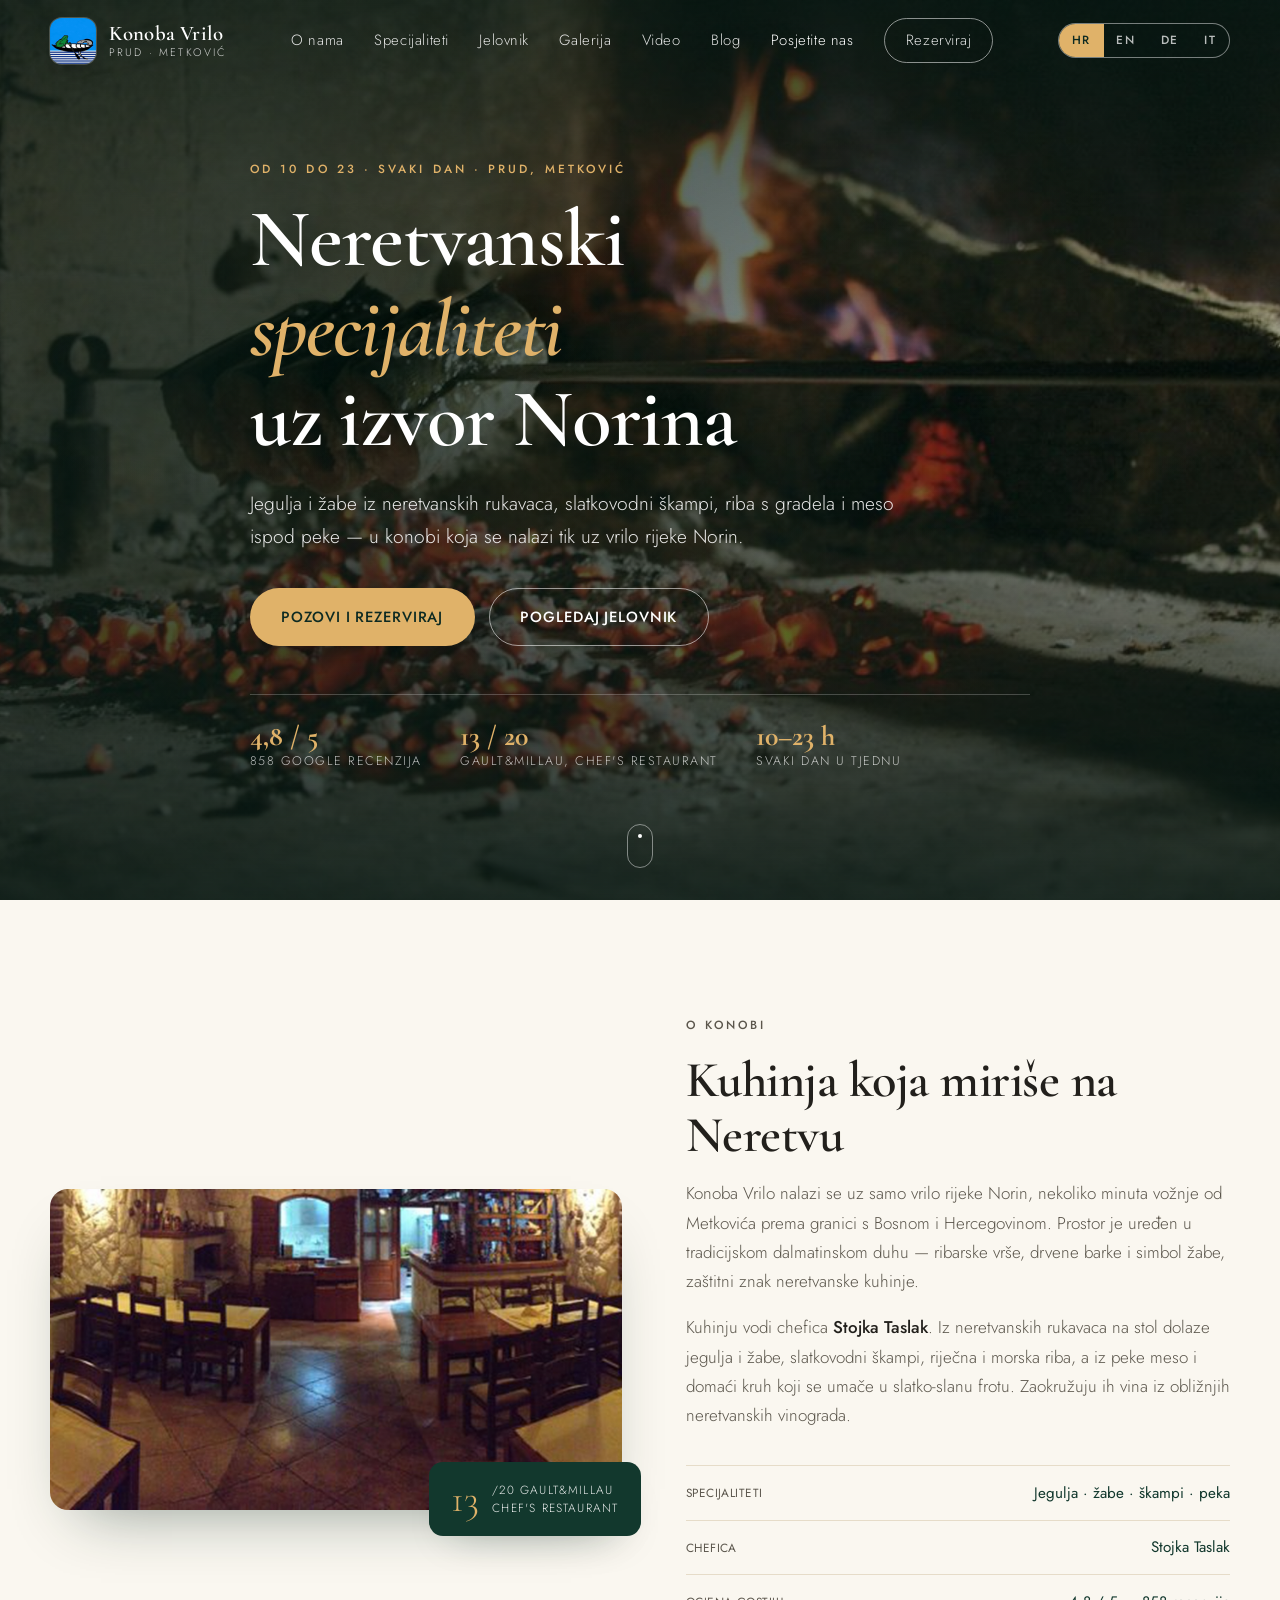
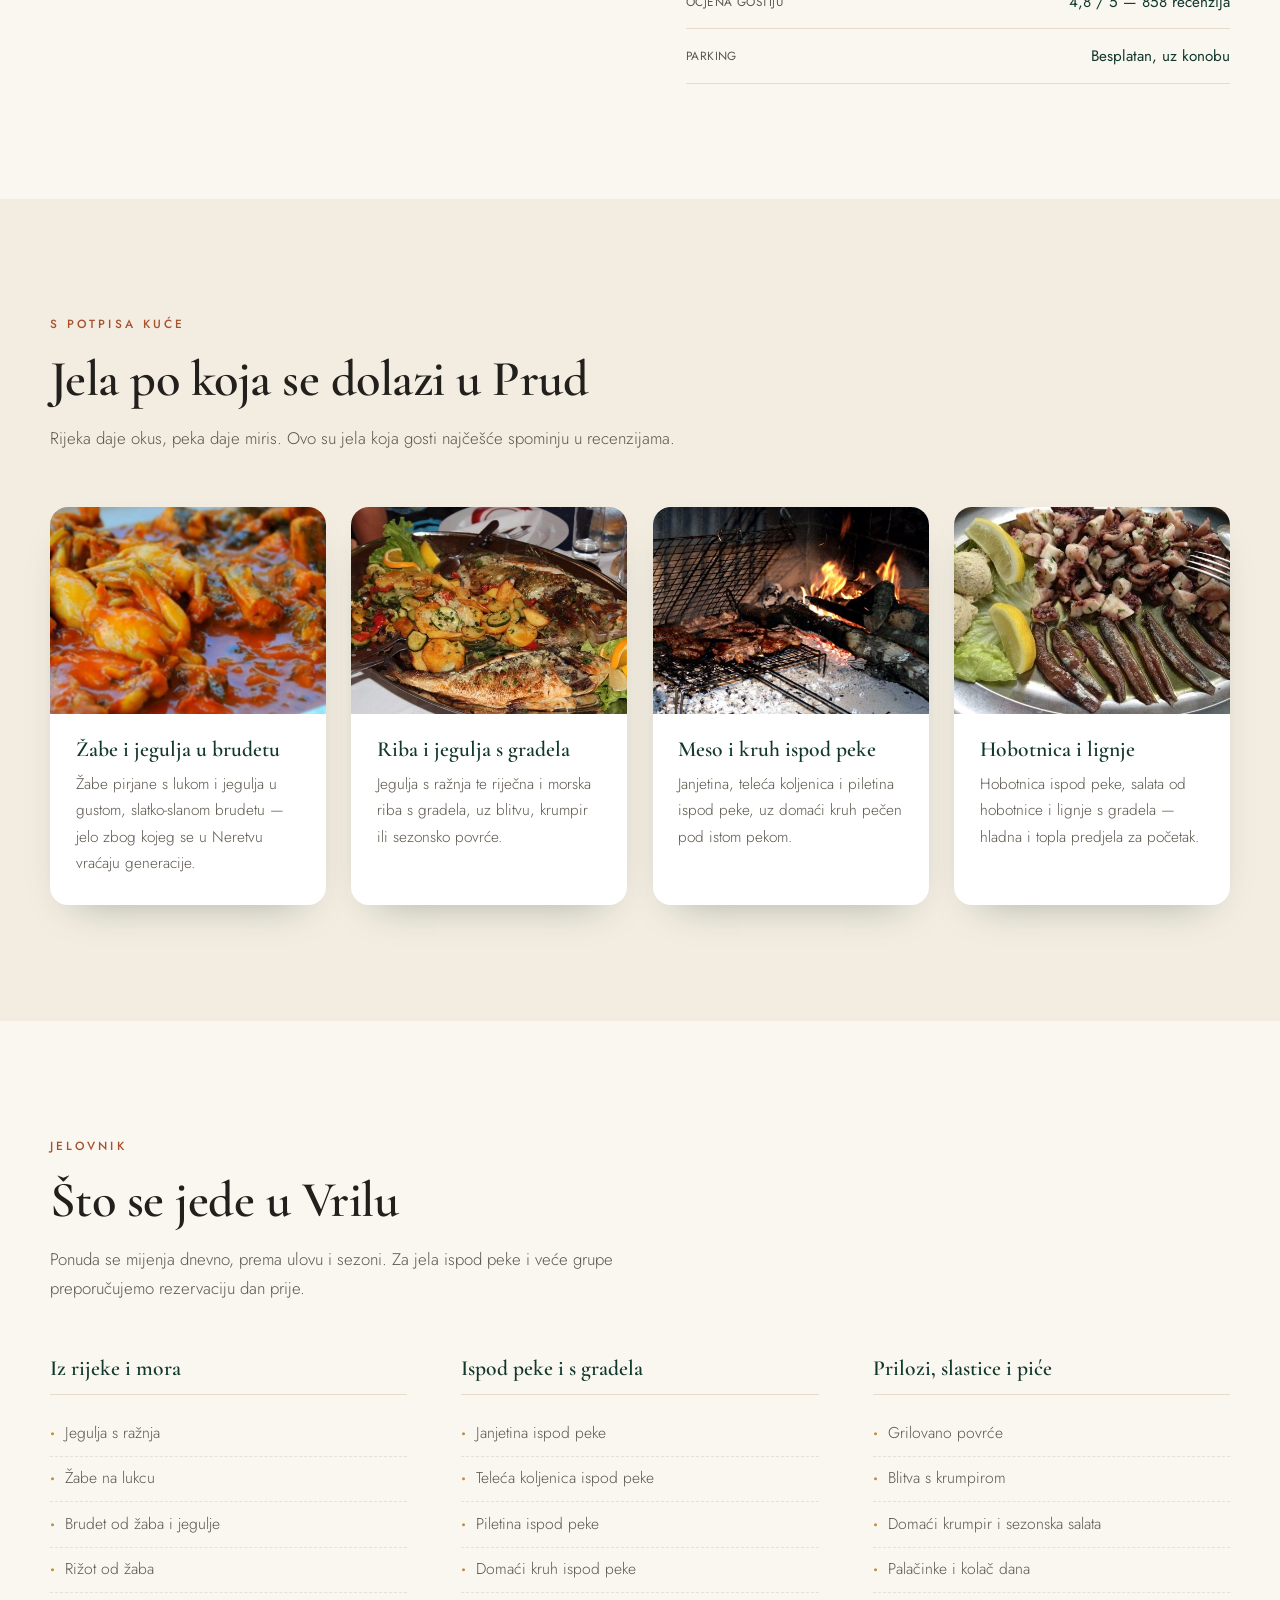
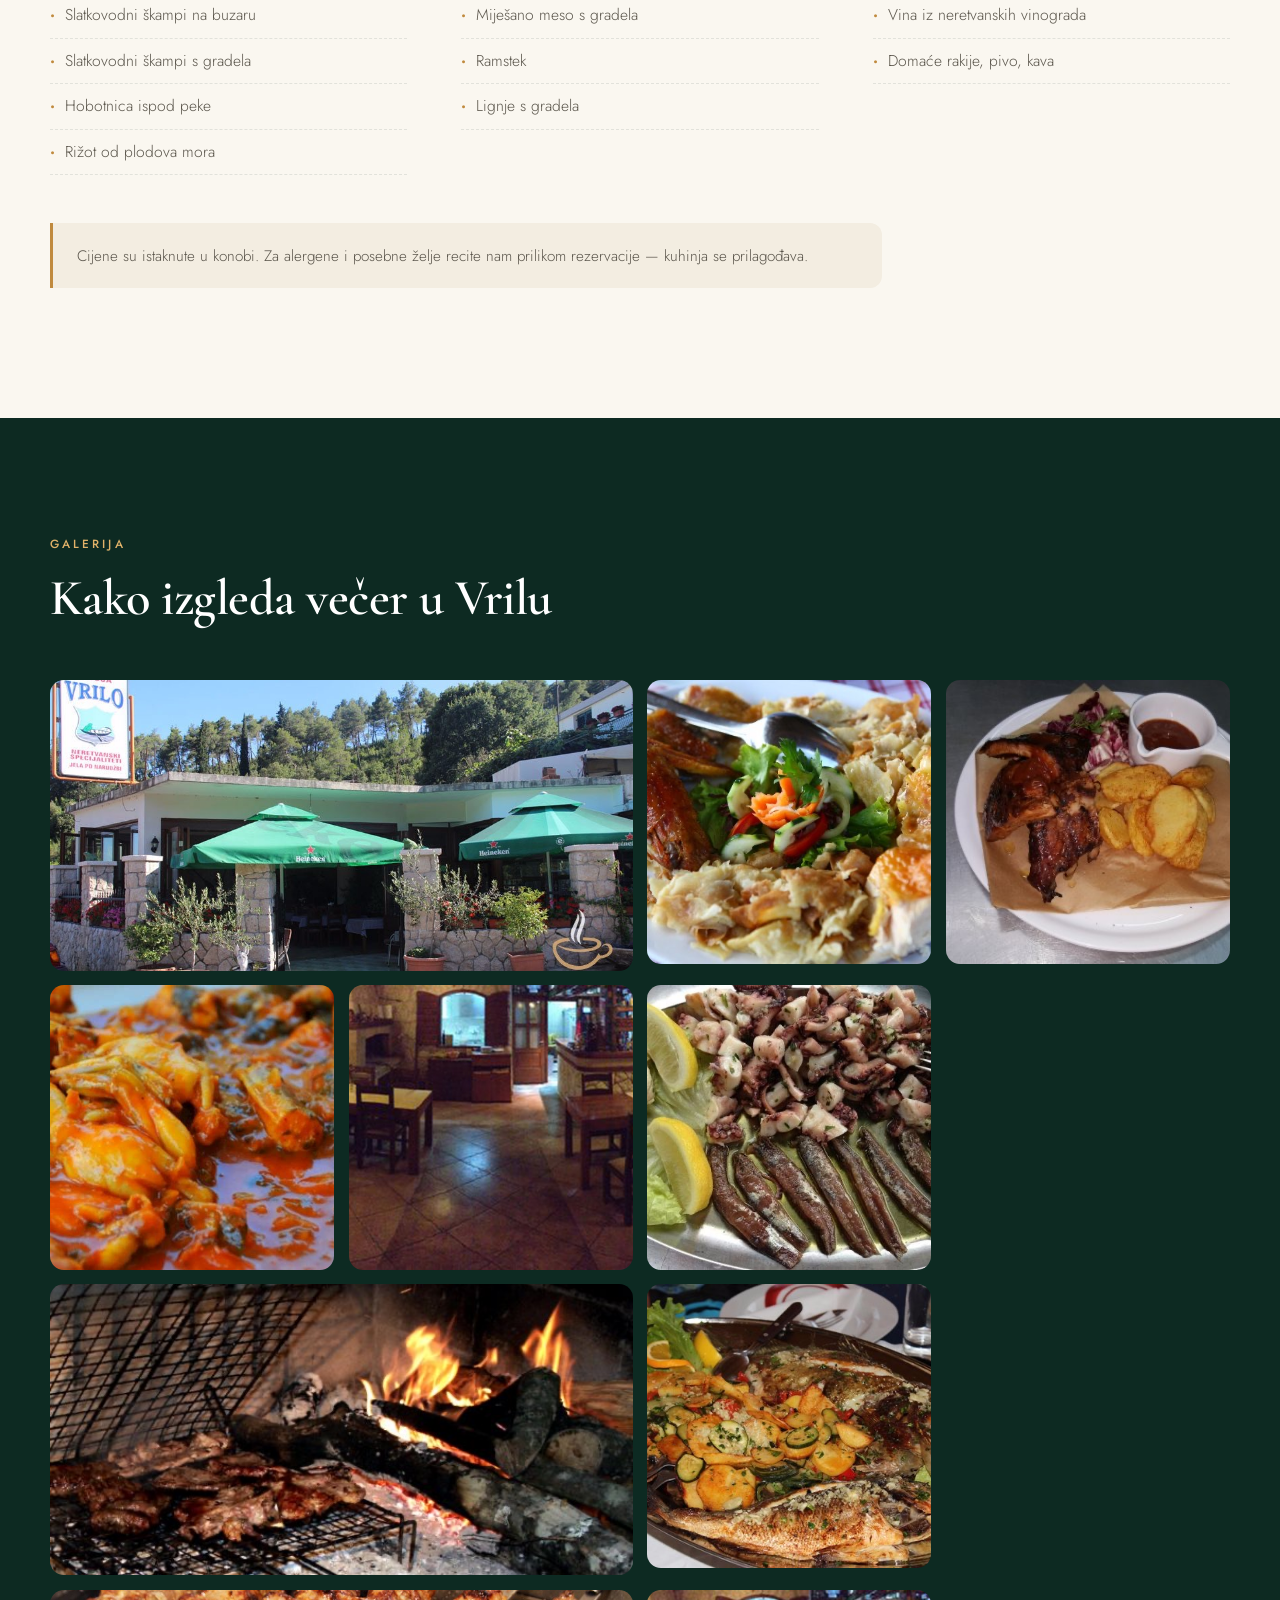
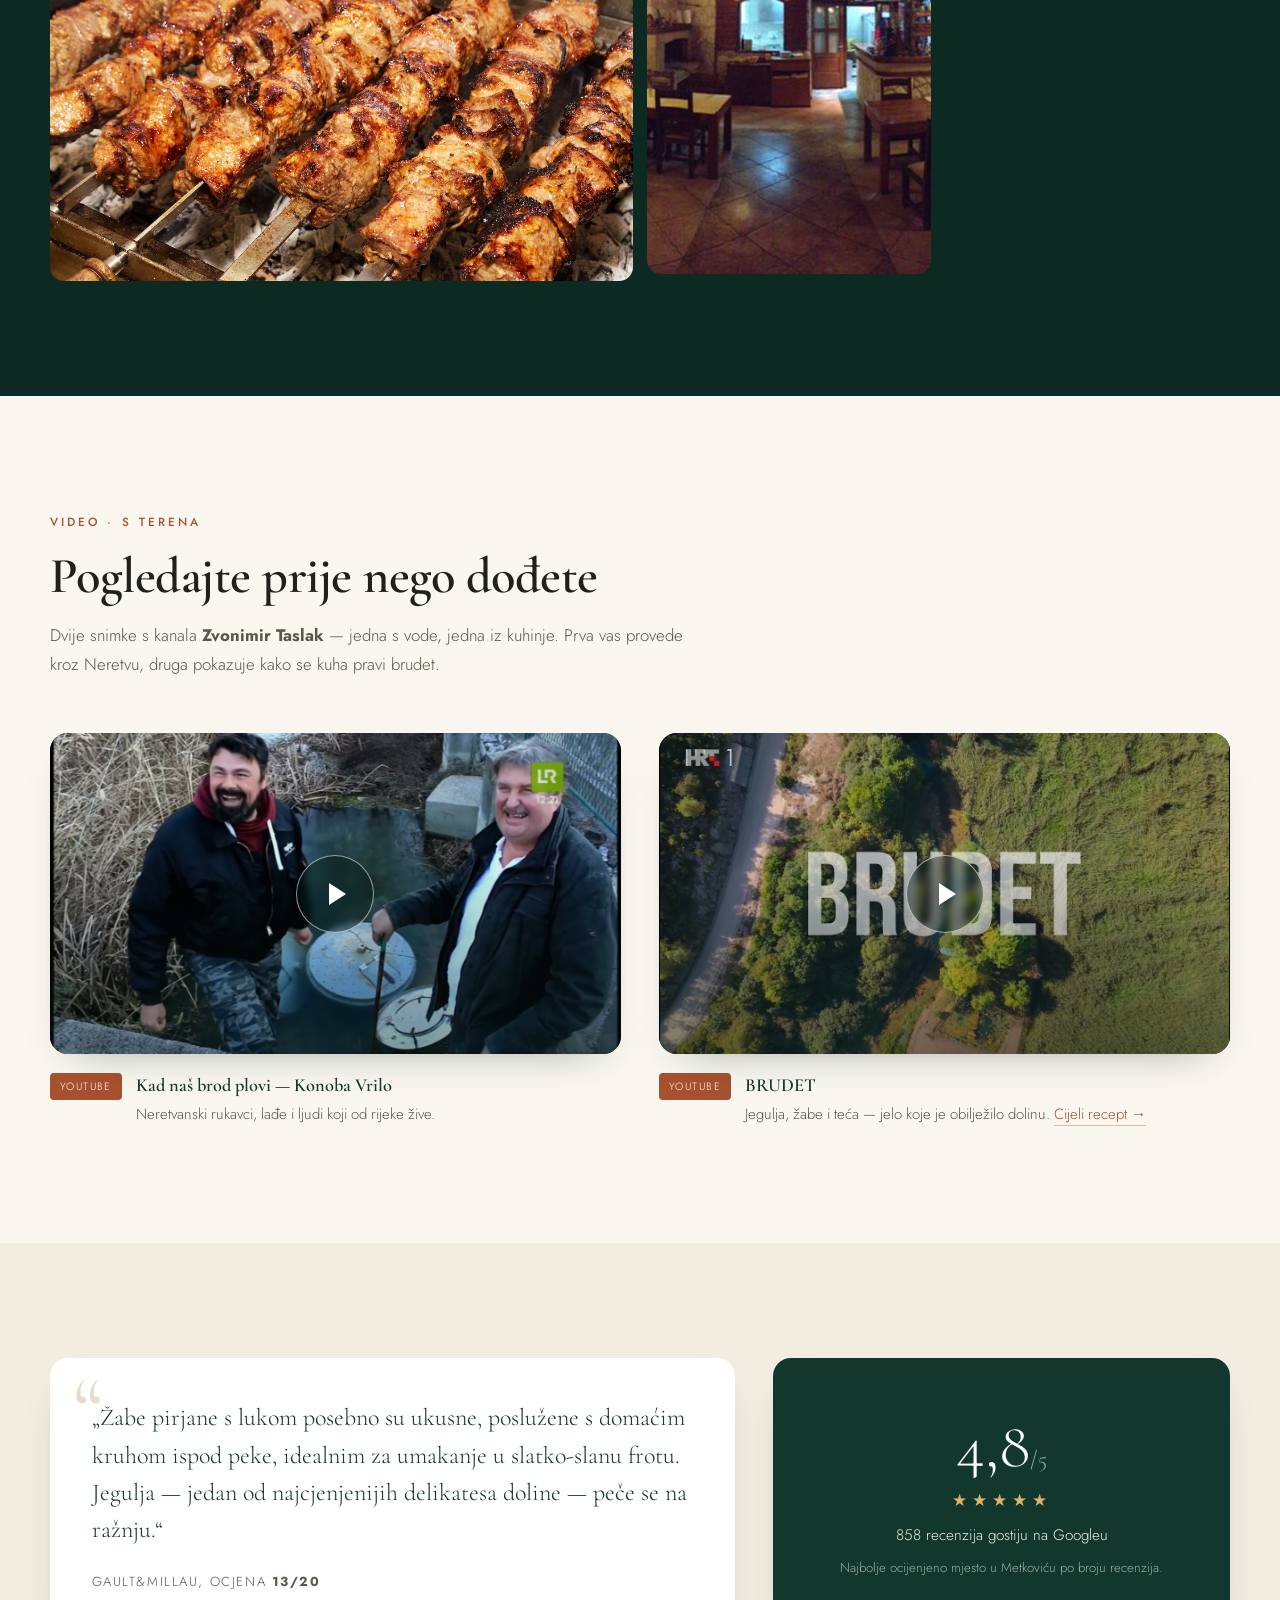
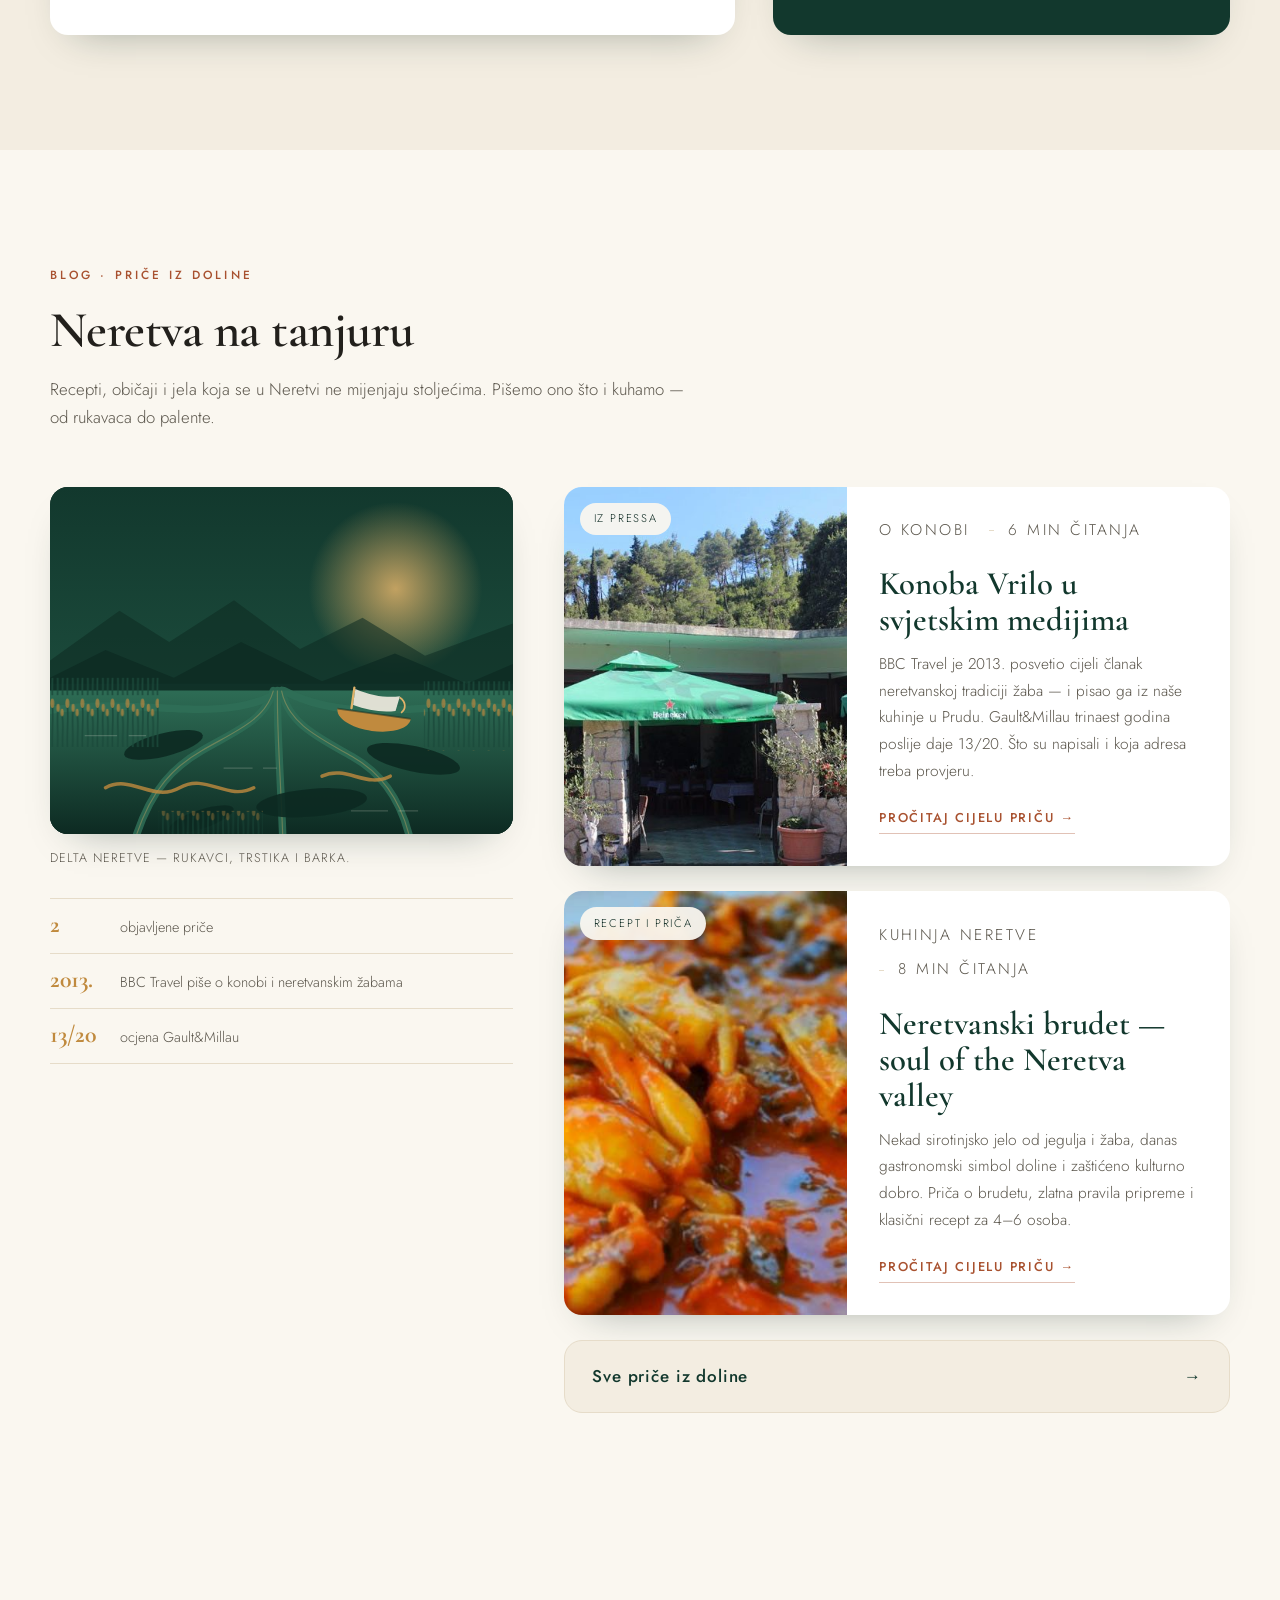
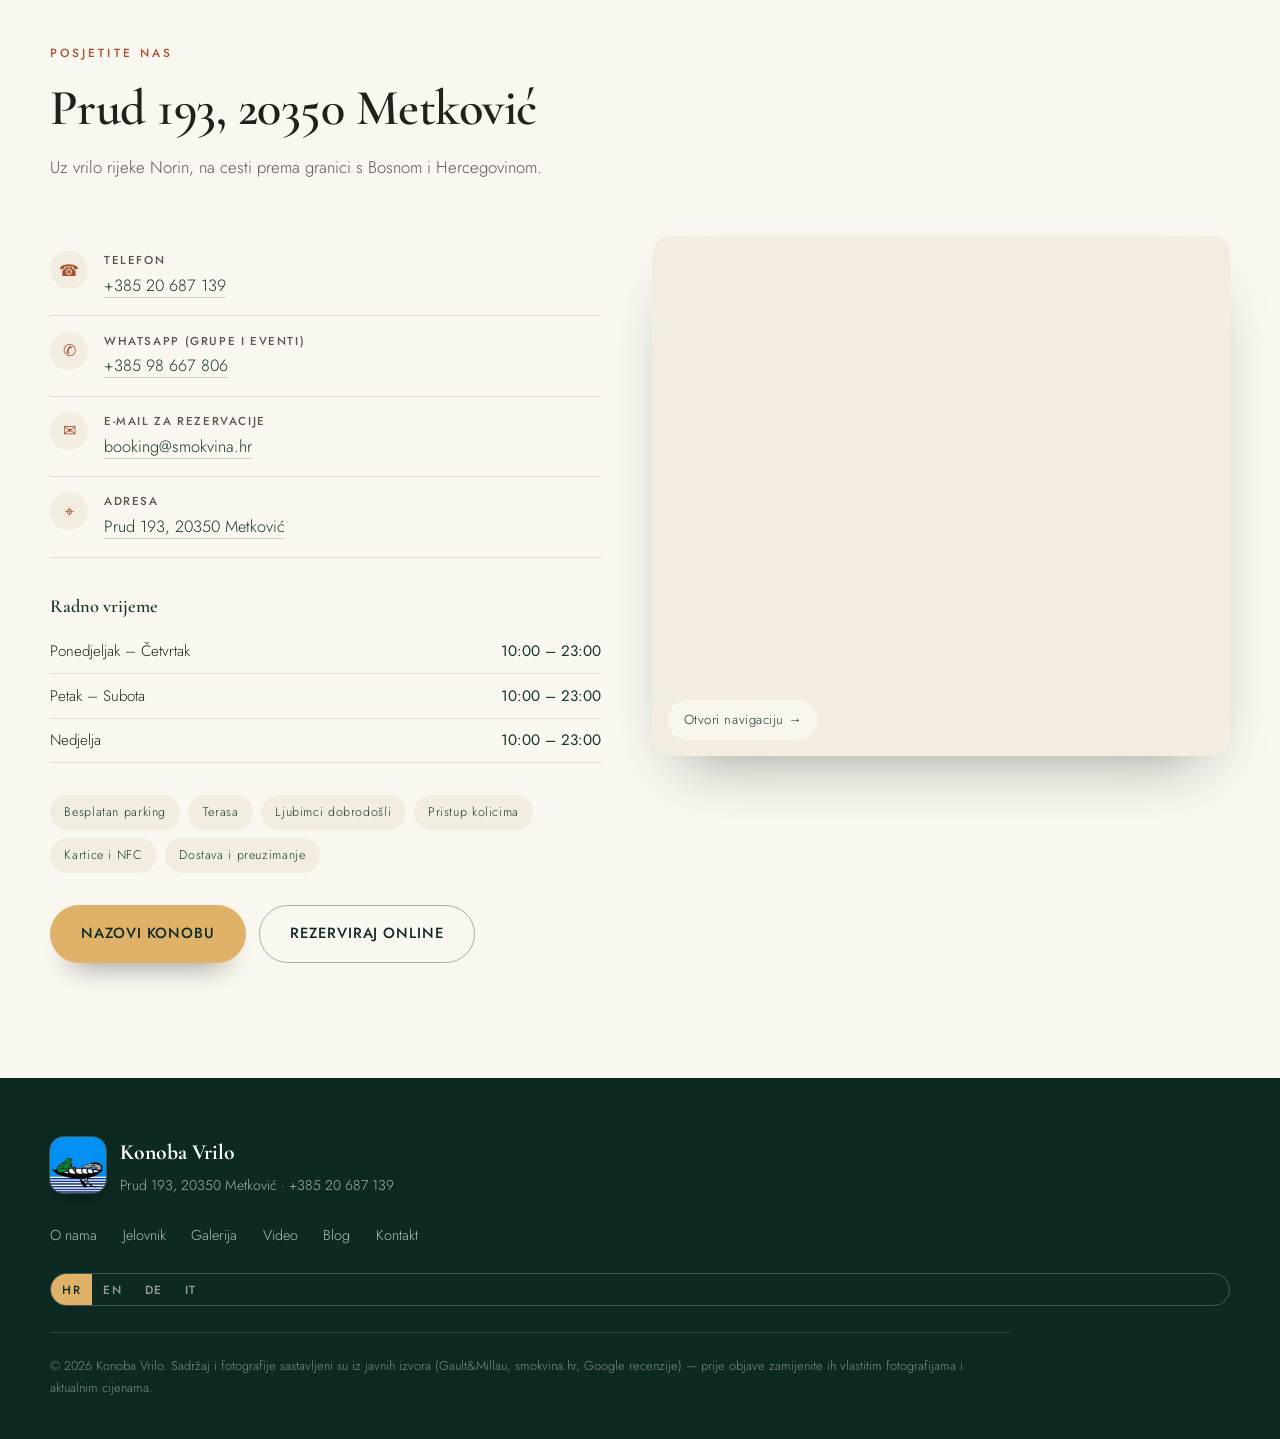
==== index.html @ 76d4eaa3 "Initial commit: Konoba Vrilo website (HTML/CSS/JS, assets, blog, i18n tools)" ====
<!DOCTYPE html>
<html lang="hr">
<head>
<meta charset="utf-8">
<meta name="viewport" content="width=device-width, initial-scale=1">
<title data-i18n-title="de515e00b8">Konoba Vrilo · Prud, Metković — neretvanski specijaliteti</title>
<meta name="description" content="Konoba Vrilo u Prudu kod Metkovića — jegulja i žabe iz neretvanskih rukavaca, riba s gradela, meso i kruh ispod peke. Gault&Millau 13/20, ocijena gostiju 4,8/5." data-i18n-desc="929d65a300">
<link rel="preconnect" href="https://fonts.googleapis.com">
<link rel="preconnect" href="https://fonts.gstatic.com" crossorigin>
<link href="https://fonts.googleapis.com/css2?family=Cormorant+Garamond:ital,wght@0,400;0,600;0,700;1,400&family=Jost:wght@300;400;500;600&display=swap" rel="stylesheet">
<link rel="stylesheet" href="styles.css">
<script>document.documentElement.classList.add('js');</script>
<link rel="icon" type="image/png" href="assets/logo-192.png">
<link rel="apple-touch-icon" href="assets/logo-192.png">
<script type="application/ld+json">
{
  "@context": "https://schema.org",
  "@type": "Restaurant",
  "name": "Konoba Vrilo",
  "description": "Tradicionalna konoba uz izvor rijeke Norin: jegulja, žabe, slatkovodni škampi, riba i meso ispod peke.",
  "servesCuisine": ["Neretvanska", "Dalmatinska", "Riblja"],
  "priceRange": "$$",
  "telephone": "+385 20 687 139",
  "address": {
    "@type": "PostalAddress",
    "streetAddress": "Prud 193",
    "postalCode": "20350",
    "addressLocality": "Metković",
    "addressCountry": "HR"
  },
  "geo": { "@type": "GeoCoordinates", "latitude": 43.095118, "longitude": 17.618279 },
  "aggregateRating": { "@type": "AggregateRating", "ratingValue": "4.8", "reviewCount": "858" },
  "openingHours": "Mo-Su 10:00-23:00",
  "acceptsReservations": "True"
}
</script>
</head>
<body>

<header class="site-header" id="header">
  <div class="wrap header-inner">
    <a class="brand" href="#top">
      <img class="brand-logo" src="assets/logo-92.png" srcset="assets/logo-192.png 2x"
           width="46" height="46" alt="Konoba Vrilo — žaba i jegulja u barki" data-i18n-attr="alt:bc8471fced">
      <span class="brand-text">
        <strong data-i18n="0cafdd7f61">Konoba Vrilo</strong>
        <em data-i18n="28c90f2ecc">Prud · Metković</em>
      </span>
    </a>

    <nav class="nav" id="nav">
      <a href="#o-nama" data-i18n="394d912286">O nama</a>
      <a href="#specijaliteti" data-i18n="acaddc4eb7">Specijaliteti</a>
      <a href="#jelovnik" data-i18n="d41683899f">Jelovnik</a>
      <a href="#galerija" data-i18n="66fadc7e10">Galerija</a>
      <a href="#video" data-i18n="bc17c1f017">Video</a>
      <a href="#blog" data-i18n="0b9d2b2362">Blog</a>
      <a href="#posjet" data-i18n="41ba510de4">Posjetite nas</a>
      <a class="nav-cta" href="tel:+38520687139" data-i18n="a9b3275af6">Rezerviraj</a>
    </nav>

    <button class="nav-toggle" id="navToggle" aria-label="Otvori navigaciju" aria-expanded="false" data-i18n-attr="aria-label:83c4cba1ad">
      <span></span><span></span><span></span>
    </button>
  </div>
</header>

<main id="top">

  <!-- ─────────────────────────── HERO ─────────────────────────── -->
  <section class="hero">
    <div class="hero-media">
      <img src="assets/hero-jegulja.jpg" alt="Jegulja na ražnju pred otvorenom vatrom u ognjištu konobe Vrilo" fetchpriority="high" data-i18n-attr="alt:a862b600f7">
    </div>
    <div class="hero-veil"></div>
    <div class="wrap hero-inner">
      <p class="eyebrow" data-i18n="8ea088d73d">Od 10 do 23 · svaki dan · Prud, Metković</p>
      <h1 data-i18n="224b49386e">Neretvanski<br><em>specijaliteti</em><br>uz izvor Norina</h1>
      <p class="lede" data-i18n="977c261707">
        Jegulja i žabe iz neretvanskih rukavaca, slatkovodni škampi, riba s gradela
        i meso ispod peke — u konobi koja se nalazi tik uz vrilo rijeke Norin.
      </p>
      <div class="hero-actions">
        <a class="btn btn-solid" href="tel:+38520687139" data-i18n="8122b3011b">Pozovi i rezerviraj</a>
        <a class="btn btn-ghost" href="#jelovnik" data-i18n="b02b04f691">Pogledaj jelovnik</a>
      </div>
      <ul class="hero-badges">
        <li data-i18n="a33803ea70"><strong>4,8 / 5</strong><span>858 Google recenzija</span></li>
        <li data-i18n="1f737590f4"><strong>13 / 20</strong><span>Gault&amp;Millau, Chef's Restaurant</span></li>
        <li data-i18n="e586d68a04"><strong>10–23 h</strong><span>svaki dan u tjednu</span></li>
      </ul>
    </div>
    <a class="scroll-hint" href="#o-nama" aria-label="Skrolaj do sadržaja" data-i18n-attr="aria-label:f5d979e0da"><span></span></a>
  </section>

  <!-- ─────────────────────────── O NAMA ─────────────────────────── -->
  <section class="section" id="o-nama">
    <div class="wrap split">
      <div class="split-media reveal">
        <img src="assets/interior.jpg" alt="Unutrašnjost konobe Vrilo — kameni zidovi, drveni stolovi i bar" data-i18n-attr="alt:ee5bccbda2">
        <div class="media-tag" data-i18n="d9d9725450">
          <span class="media-tag-num">13</span>
          <span class="media-tag-txt">/20 Gault&amp;Millau<br>Chef's Restaurant</span>
        </div>
      </div>

      <div class="split-text reveal">
        <p class="eyebrow eyebrow-dark" data-i18n="3c27ac4d9a">O konobi</p>
        <h2 data-i18n="d64b37f3f3">Kuhinja koja miriše na Neretvu</h2>
        <p data-i18n="ed98d90deb">
          Konoba Vrilo nalazi se uz samo vrilo rijeke Norin, nekoliko minuta vožnje
          od Metkovića prema granici s Bosnom i Hercegovinom. Prostor je uređen u
          tradicijskom dalmatinskom duhu — ribarske vrše, drvene barke i simbol
          žabe, zaštitni znak neretvanske kuhinje.
        </p>
        <p data-i18n="2db91c9ad6">
          Kuhinju vodi chefica <strong>Stojka Taslak</strong>. Iz neretvanskih rukavaca
          na stol dolaze jegulja i žabe, slatkovodni škampi, riječna i morska riba,
          a iz peke meso i domaći kruh koji se umače u slatko-slanu frotu.
          Zaokružuju ih vina iz obližnjih neretvanskih vinograda.
        </p>

        <ul class="facts">
          <li data-i18n="06c90bdc50"><span>Specijaliteti</span>Jegulja · žabe · škampi · peka</li>
          <li data-i18n="517a3b9672"><span>Chefica</span>Stojka Taslak</li>
          <li data-i18n="b5437d3005"><span>Ocjena gostiju</span>4,8 / 5 — 858 recenzija</li>
          <li data-i18n="2a65934512"><span>Parking</span>Besplatan, uz konobu</li>
        </ul>
      </div>
    </div>
  </section>

  <!-- ─────────────────────────── SPECIJALITETI ─────────────────────────── -->
  <section class="section section-tint" id="specijaliteti">
    <div class="wrap">
      <header class="section-head reveal">
        <p class="eyebrow eyebrow-dark" data-i18n="722d5a44d2">S potpisa kuće</p>
        <h2 data-i18n="61479b536f">Jela po koja se dolazi u Prud</h2>
        <p class="section-sub" data-i18n="35c4894773">
          Rijeka daje okus, peka daje miris. Ovo su jela koja gosti najčešće
          spominju u recenzijama.
        </p>
      </header>

      <div class="cards">
        <article class="card reveal">
          <div class="card-media"><img src="assets/brudet-zabe.jpg" alt="Brudet od žaba i jegulje" data-i18n-attr="alt:e8dc6495da"></div>
          <div class="card-body">
            <h3 data-i18n="cc75384068">Žabe i jegulja u brudetu</h3>
            <p data-i18n="74e41b8e6b">Žabe pirjane s lukom i jegulja u gustom, slatko-slanom brudetu —
              jelo zbog kojeg se u Neretvu vraćaju generacije.</p>
          </div>
        </article>

        <article class="card reveal">
          <div class="card-media"><img src="assets/grilled-fish.jpg" alt="Riba s gradela s povrćem" data-i18n-attr="alt:03b57c2ec1"></div>
          <div class="card-body">
            <h3 data-i18n="cda6e37a7e">Riba i jegulja s gradela</h3>
            <p data-i18n="3c2816e78a">Jegulja s ražnja te riječna i morska riba s gradela, uz blitvu,
              krumpir ili sezonsko povrće.</p>
          </div>
        </article>

        <article class="card reveal">
          <div class="card-media"><img src="assets/open-fire.jpg" alt="Meso ispod peke na otvorenoj vatri" data-i18n-attr="alt:0cc1588e75"></div>
          <div class="card-body">
            <h3 data-i18n="6c729dc908">Meso i kruh ispod peke</h3>
            <p data-i18n="f0cb5e0932">Janjetina, teleća koljenica i piletina ispod peke, uz domaći kruh
              pečen pod istom pekom.</p>
          </div>
        </article>

        <article class="card reveal">
          <div class="card-media"><img src="assets/octopus-salad.jpg" alt="Hobotnica i lignje s gradela" data-i18n-attr="alt:7ee9f8c8e5"></div>
          <div class="card-body">
            <h3 data-i18n="60eecb9045">Hobotnica i lignje</h3>
            <p data-i18n="78e61ec352">Hobotnica ispod peke, salata od hobotnice i lignje s gradela —
              hladna i topla predjela za početak.</p>
          </div>
        </article>
      </div>
    </div>
  </section>

  <!-- ─────────────────────────── JELOVNIK ─────────────────────────── -->
  <section class="section" id="jelovnik">
    <div class="wrap">
      <header class="section-head reveal">
        <p class="eyebrow eyebrow-dark" data-i18n="d41683899f">Jelovnik</p>
        <h2 data-i18n="ccebdf902f">Što se jede u Vrilu</h2>
        <p class="section-sub" data-i18n="e757829b5f">
          Ponuda se mijenja dnevno, prema ulovu i sezoni. Za jela ispod peke i
          veće grupe preporučujemo rezervaciju dan prije.
        </p>
      </header>

      <div class="menu-grid">
        <div class="menu-col reveal">
          <h3 data-i18n="d0106c442e">Iz rijeke i mora</h3>
          <ul>
            <li data-i18n="ad45986a5c">Jegulja s ražnja</li>
            <li data-i18n="da3b824167">Žabe na lukcu</li>
            <li data-i18n="e8dc6495da">Brudet od žaba i jegulje</li>
            <li data-i18n="11c231fb27">Rižot od žaba</li>
            <li data-i18n="235f69636f">Slatkovodni škampi na buzaru</li>
            <li data-i18n="90e4f1adbb">Slatkovodni škampi s gradela</li>
            <li data-i18n="026e5aab2a">Hobotnica ispod peke</li>
            <li data-i18n="fa168dfc1c">Rižot od plodova mora</li>
          </ul>
        </div>

        <div class="menu-col reveal">
          <h3 data-i18n="efe8d96011">Ispod peke i s gradela</h3>
          <ul>
            <li data-i18n="32e997723d">Janjetina ispod peke</li>
            <li data-i18n="7f44c15f10">Teleća koljenica ispod peke</li>
            <li data-i18n="d3d84891e2">Piletina ispod peke</li>
            <li data-i18n="168c1a2d5e">Domaći kruh ispod peke</li>
            <li data-i18n="6f002e4853">Miješano meso s gradela</li>
            <li data-i18n="8900f97a8f">Ramstek</li>
            <li data-i18n="df9a843206">Lignje s gradela</li>
          </ul>
        </div>

        <div class="menu-col reveal">
          <h3 data-i18n="4c8ba8c8c2">Prilozi, slastice i piće</h3>
          <ul>
            <li data-i18n="cbdf06fbf3">Grilovano povrće</li>
            <li data-i18n="eaa451a80d">Blitva s krumpirom</li>
            <li data-i18n="9507715255">Domaći krumpir i sezonska salata</li>
            <li data-i18n="a19a05bd61">Palačinke i kolač dana</li>
            <li data-i18n="89194a4e8b">Vina iz neretvanskih vinograda</li>
            <li data-i18n="2e5c9eb36a">Domaće rakije, pivo, kava</li>
          </ul>
        </div>
      </div>

      <p class="menu-note reveal" data-i18n="db9871be96">
        Cijene su istaknute u konobi. Za alergene i posebne želje recite nam
        prilikom rezervacije — kuhinja se prilagođava.
      </p>
    </div>
  </section>

  <!-- ─────────────────────────── GALERIJA ─────────────────────────── -->
  <section class="section section-dark" id="galerija">
    <div class="wrap">
      <header class="section-head reveal">
        <p class="eyebrow" data-i18n="66fadc7e10">Galerija</p>
        <h2 data-i18n="354e8108d6">Kako izgleda večer u Vrilu</h2>
      </header>

      <div class="gallery" id="gallery">
        <button class="g-item g-wide reveal" data-full="assets/exterior.jpg">
          <img src="assets/exterior.jpg" alt="Ulaz i terasa konobe Vrilo" data-i18n-attr="alt:2bcf05937f">
        </button>
        <button class="g-item reveal" data-full="assets/roasted-meat.jpg">
          <img src="assets/roasted-meat.jpg" alt="Pečeno meso s povrćem" data-i18n-attr="alt:bad5b3b14c">
        </button>
        <button class="g-item reveal" data-full="assets/meat-platter.jpg">
          <img src="assets/meat-platter.jpg" alt="Meso s gradela, krumpir i umak" data-i18n-attr="alt:5f9f195635">
        </button>
        <button class="g-item reveal" data-full="assets/brudet-zabe.jpg">
          <img src="assets/brudet-zabe.jpg" alt="Brudet od žaba i jegulje" data-i18n-attr="alt:e8dc6495da">
        </button>
        <button class="g-item reveal" data-full="assets/interior.jpg">
          <img src="assets/interior.jpg" alt="Unutrašnjost konobe" data-i18n-attr="alt:ecbe2bc6d4">
        </button>
        <button class="g-item reveal" data-full="assets/octopus-salad.jpg">
          <img src="assets/octopus-salad.jpg" alt="Salata od hobotnice i lignje s gradela" data-i18n-attr="alt:1add1ec1d6">
        </button>
        <button class="g-item g-wide reveal" data-full="assets/open-fire.jpg">
          <img src="assets/open-fire.jpg" alt="Otvorena vatra i peka" data-i18n-attr="alt:8b94bd4c6c">
        </button>
        <button class="g-item reveal" data-full="assets/grilled-fish.jpg">
          <img src="assets/grilled-fish.jpg" alt="Riba s gradela i povrće" data-i18n-attr="alt:a5d5db2d1b">
        </button>
        <button class="g-item g-wide reveal" data-full="assets/hero-grill.jpg">
          <img src="assets/hero-grill.jpg" alt="Meso s gradela u Konobi Vrilo" loading="lazy" data-i18n-attr="alt:e34202a370">
        </button>
        <button class="g-item reveal" data-full="assets/hero-jegulja-ognjiste.jpg">
          <img src="assets/hero-jegulja-ognjiste.jpg" alt="Jegulja na ražnju nad žeravicom u ognjištu konobe" loading="lazy" data-i18n-attr="alt:fc11ac6991">
        </button>
      </div>
    </div>
  </section>

  <!-- ─────────────────────────── VIDEO ─────────────────────────── -->
  <section class="section" id="video">
    <div class="wrap">
      <header class="section-head reveal">
        <p class="eyebrow eyebrow-dark" data-i18n="87aeaba929">Video · s terena</p>
        <h2 data-i18n="b5f15418c9">Pogledajte prije nego dođete</h2>
        <p class="section-sub" data-i18n="cc47fd46e3">
          Dvije snimke s kanala <strong>Zvonimir Taslak</strong> — jedna s vode, jedna iz
          kuhinje. Prva vas provede kroz Neretvu, druga pokazuje kako se kuha pravi brudet.
        </p>
      </header>

      <div class="video-grid">
        <figure class="video-figure reveal">
          <div class="video-facade" data-yt="uC8h6fVJC-8" data-yt-title="Kad naš brod plovi — Konoba Vrilo">
            <img src="assets/video-brod.jpg" alt="Kad naš brod plovi — Konoba Vrilo" loading="lazy" data-i18n-attr="alt:18202c3ce9">
            <button class="video-play" type="button" aria-label="Pokreni video: Kad naš brod plovi — Konoba Vrilo" data-i18n-attr="aria-label:97b900082f">
              <span class="play-ico" aria-hidden="true"></span>
            </button>
          </div>
          <figcaption class="video-cap">
            <span class="video-src" data-i18n="558865a16f">YouTube</span>
            <span class="video-text" data-i18n="c1cac41b91">
              <strong>Kad naš brod plovi — Konoba Vrilo</strong>
              Neretvanski rukavci, lađe i ljudi koji od rijeke žive.
            </span>
          </figcaption>
        </figure>

        <figure class="video-figure reveal">
          <div class="video-facade" data-yt="RHNb4iPOMU0" data-yt-title="BRUDET">
            <img src="assets/video-brudet.jpg" alt="BRUDET — snimka pripreme neretvanskog brudeta" loading="lazy" data-i18n-attr="alt:c7b504f25b">
            <button class="video-play" type="button" aria-label="Pokreni video: BRUDET" data-i18n-attr="aria-label:d3c6959b55">
              <span class="play-ico" aria-hidden="true"></span>
            </button>
          </div>
          <figcaption class="video-cap">
            <span class="video-src" data-i18n="558865a16f">YouTube</span>
            <span class="video-text" data-i18n="cc75383438">
              <strong>BRUDET</strong>
              Jegulja, žabe i teća — jelo koje je obilježilo dolinu.
              <a href="blog/neretvanski-brudet.html">Cijeli recept →</a>
            </span>
          </figcaption>
        </figure>
      </div>
    </div>
  </section>

  <!-- ─────────────────────────── RECENZIJE ─────────────────────────── -->
  <section class="section section-tint" id="recenzije">
    <div class="wrap">
      <div class="quotes">
        <blockquote class="quote reveal">
          <p data-i18n="fc03b87bf8">„Žabe pirjane s lukom posebno su ukusne, poslužene s domaćim kruhom
            ispod peke, idealnim za umakanje u slatko-slanu frotu. Jegulja —
            jedan od najcjenjenijih delikatesa doline — peče se na ražnju.“</p>
          <footer data-i18n="53675019a2">Gault&amp;Millau, ocjena <strong>13/20</strong></footer>
        </blockquote>

        <div class="rating-card reveal">
          <p class="rating-num">4,8<span>/5</span></p>
          <div class="stars" aria-label="4,8 od 5" data-i18n-attr="aria-label:f594e313bb">★★★★★</div>
          <p class="rating-txt" data-i18n="35e2f6dbd9">858 recenzija gostiju na Googleu</p>
          <p class="rating-sub" data-i18n="e11294ddb7">Najbolje ocijenjeno mjesto u Metkoviću po broju recenzija.</p>
        </div>
      </div>
    </div>
  </section>

  <!-- ─────────────────────────── BLOG ─────────────────────────── -->
  <section class="section" id="blog">
    <div class="wrap">
      <header class="section-head reveal">
        <p class="eyebrow eyebrow-dark" data-i18n="d67964190c">Blog · Priče iz doline</p>
        <h2 data-i18n="4bd6d16130">Neretva na tanjuru</h2>
        <p class="section-sub" data-i18n="93d9b3fd73">
          Recepti, običaji i jela koja se u Neretvi ne mijenjaju stoljećima.
          Pišemo ono što i kuhamo — od rukavaca do palente.
        </p>
      </header>

      <div class="blog-layout">
        <aside class="blog-aside reveal">
          <figure class="blog-art">
            <img src="assets/neretva-delta.svg" alt="Ilustracija neretvanske delte s rukavcima, trstikom i barkom" loading="lazy" data-i18n-attr="alt:d9aeac0939">
            <figcaption class="blog-art-cap" data-i18n="97f9c73461">Delta Neretve — rukavci, trstika i barka.</figcaption>
          </figure>
          <ul class="blog-meta-list">
            <li data-i18n="c053414d9f"><strong>2</strong><span>objavljene priče</span></li>
            <li data-i18n="13454acf90"><strong>2013.</strong><span>BBC Travel piše o konobi i neretvanskim žabama</span></li>
            <li data-i18n="12d6e49e9e"><strong>13/20</strong><span>ocjena Gault&amp;Millau</span></li>
          </ul>
        </aside>

        <div class="blog-list">
          <article class="blog-card reveal">
            <a class="blog-card-media" href="blog/konoba-vrilo-u-medijima.html">
              <img src="assets/exterior.jpg" alt="Ulaz i terasa Konobe Vrilo u Prudu" data-i18n-attr="alt:5837f77149">
              <span class="blog-card-tag" data-i18n="3df23388a0">Iz pressa</span>
            </a>
            <div class="blog-card-body">
              <p class="blog-card-meta">
                <span data-i18n="3c27ac4d9a">O konobi</span>
                <span data-i18n="2c18e1b6aa">6 min čitanja</span>
              </p>
              <h3>
                <a href="blog/konoba-vrilo-u-medijima.html" data-i18n="9b2a63e3a8">Konoba Vrilo u svjetskim medijima</a>
              </h3>
              <p data-i18n="fdff0ca603">
                BBC Travel je 2013. posvetio cijeli članak neretvanskoj tradiciji žaba — i
                pisao ga iz naše kuhinje u Prudu. Gault&amp;Millau trinaest godina poslije
                daje 13/20. Što su napisali i koja adresa treba provjeru.
              </p>
              <a class="blog-more" href="blog/konoba-vrilo-u-medijima.html" data-i18n="33c5cf6585">Pročitaj cijelu priču →</a>
            </div>
          </article>

          <article class="blog-card reveal">
            <a class="blog-card-media" href="blog/neretvanski-brudet.html">
              <img src="assets/brudet-zabe.jpg" alt="Brudet od žaba i jegulje u teći" data-i18n-attr="alt:c567ca05d8">
              <span class="blog-card-tag" data-i18n="63683b8b28">Recept i priča</span>
            </a>
            <div class="blog-card-body">
              <p class="blog-card-meta">
                <span data-i18n="c246f0c374">Kuhinja Neretve</span>
                <span data-i18n="9dc48dd715">8 min čitanja</span>
              </p>
              <h3>
                <a href="blog/neretvanski-brudet.html" data-i18n="eb7db253a3">Neretvanski brudet — soul of the Neretva valley</a>
              </h3>
              <p data-i18n="6a68c0dfea">
                Nekad sirotinjsko jelo od jegulja i žaba, danas gastronomski simbol doline
                i zaštićeno kulturno dobro. Priča o brudetu, zlatna pravila pripreme i
                klasični recept za 4–6 osoba.
              </p>
              <a class="blog-more" href="blog/neretvanski-brudet.html" data-i18n="33c5cf6585">Pročitaj cijelu priču →</a>
            </div>
          </article>

          <a class="blog-all" href="blog/" data-i18n="e6d0e9d873">
            <span>Sve priče iz doline</span>
            <span class="blog-all-ico" aria-hidden="true">→</span>
          </a>
        </div>
      </div>
    </div>
  </section>

  <!-- ─────────────────────────── POSJET ─────────────────────────── -->
  <section class="section" id="posjet">
    <div class="wrap">
      <header class="section-head reveal">
        <p class="eyebrow eyebrow-dark" data-i18n="41ba510de4">Posjetite nas</p>
        <h2 data-i18n="52916e7900">Prud 193, 20350 Metković</h2>
        <p class="section-sub" data-i18n="ac91b8547e">Uz vrilo rijeke Norin, na cesti prema granici s Bosnom i Hercegovinom.</p>
      </header>

      <div class="visit">
        <div class="visit-info reveal">
          <ul class="contact-list">
            <li>
              <span class="ico">☎</span>
              <div data-i18n="8925828cfb">
                <strong>Telefon</strong>
                <a href="tel:+38520687139">+385 20 687 139</a>
              </div>
            </li>
            <li>
              <span class="ico">✆</span>
              <div data-i18n="f9f6e532e8">
                <strong>WhatsApp (grupe i eventi)</strong>
                <a href="https://wa.me/38598667806">+385 98 667 806</a>
              </div>
            </li>
            <li>
              <span class="ico">✉</span>
              <div>
                <strong data-i18n="9293807faa">E-mail za rezervacije</strong>
                <a href="mailto:booking@smokvina.hr" data-i18n="d61886ee45">booking@smokvina.hr</a>
              </div>
            </li>
            <li>
              <span class="ico">⌖</span>
              <div>
                <strong data-i18n="6f4e789c64">Adresa</strong>
                <a href="https://maps.google.com/?q=Prudi+ulica+193,+Metkovi%C4%87" target="_blank" rel="noopener" data-i18n="52916e7900">Prud 193, 20350 Metković</a>
              </div>
            </li>
          </ul>

          <h3 class="hours-title" data-i18n="649b976f1e">Radno vrijeme</h3>
          <table class="hours">
            <tbody>
              <tr><th data-i18n="87659d63af">Ponedjeljak – Četvrtak</th><td>10:00 – 23:00</td></tr>
              <tr><th data-i18n="7cb9e3c53c">Petak – Subota</th><td>10:00 – 23:00</td></tr>
              <tr><th data-i18n="3fffcb34e3">Nedjelja</th><td>10:00 – 23:00</td></tr>
            </tbody>
          </table>

          <ul class="chips">
            <li data-i18n="9319789089">Besplatan parking</li>
            <li data-i18n="ae5f507649">Terasa</li>
            <li data-i18n="52eec6539a">Ljubimci dobrodošli</li>
            <li data-i18n="170bb025c1">Pristup kolicima</li>
            <li data-i18n="c3bc1cd5e6">Kartice i NFC</li>
            <li data-i18n="bae4ae6595">Dostava i preuzimanje</li>
          </ul>

          <div class="visit-actions">
            <a class="btn btn-solid" href="tel:+38520687139" data-i18n="237637e1c3">Nazovi konobu</a>
            <a class="btn btn-outline" href="https://smokvina.hr/bookyour/r/kvrilo" target="_blank" rel="noopener" data-i18n="939046d2ad">Rezerviraj online</a>
          </div>
        </div>

        <div class="visit-map reveal">
          <iframe
            title="Karta — Konoba Vrilo, Prud"
            src="https://www.google.com/maps?q=43.095118,17.618279&z=14&output=embed"
            loading="lazy" referrerpolicy="no-referrer-when-downgrade" data-i18n-attr="title:13ed186edd"></iframe>
          <a class="map-link" href="https://www.google.com/maps/dir/?api=1&destination=43.095118483875,17.618279352184" target="_blank" rel="noopener" data-i18n="b8c5a3dea5">
            Otvori navigaciju →
          </a>
        </div>
      </div>
    </div>
  </section>
</main>

<footer class="site-footer">
  <div class="wrap footer-inner">
    <div class="footer-brand">
      <img class="brand-logo brand-logo-footer" src="assets/logo-92.png" srcset="assets/logo-192.png 2x"
           width="56" height="56" alt="Konoba Vrilo — logo" data-i18n-attr="alt:549f59348d">
      <div>
        <strong data-i18n="0cafdd7f61">Konoba Vrilo</strong>
        <p data-i18n="7e59eee71c">Prud 193, 20350 Metković · +385 20 687 139</p>
      </div>
    </div>
    <nav class="footer-nav">
      <a href="#o-nama" data-i18n="394d912286">O nama</a>
      <a href="#jelovnik" data-i18n="d41683899f">Jelovnik</a>
      <a href="#galerija" data-i18n="66fadc7e10">Galerija</a>
      <a href="#video" data-i18n="bc17c1f017">Video</a>
      <a href="#blog" data-i18n="0b9d2b2362">Blog</a>
      <a href="#posjet" data-i18n="a92b9bcb16">Kontakt</a>
    </nav>
    <p class="footer-note" data-i18n="b6f834db27">
      © <span id="year">2026</span> Konoba Vrilo. Sadržaj i fotografije sastavljeni su iz
      javnih izvora (Gault&amp;Millau, smokvina.hr, Google recenzije) — prije objave
      zamijenite ih vlastitim fotografijama i aktualnim cijenama.
    </p>
  </div>
</footer>

<div class="lightbox" id="lightbox" role="dialog" aria-modal="true" aria-label="Uvećani prikaz" data-i18n-attr="aria-label:f811bbb8f4">
  <button class="lb-close" id="lbClose" aria-label="Zatvori" data-i18n-attr="aria-label:83848bfb9d">×</button>
  <img id="lbImg" src="" alt="">
  <div class="lb-video" id="lbVideo" hidden>
    <iframe title="" allow="autoplay; encrypted-media; picture-in-picture; fullscreen" allowfullscreen></iframe>
  </div>
</div>

<script src="i18n.js"></script>
<script src="script.js"></script>
</body>
</html>
---- styles.css ----
/* ==========================================================================
   Konoba Vrilo — Prud, Metković
   Single-page site. Palette: river green, warm sand, brass.
   ========================================================================== */

:root {
  --green-900: #0d2a22;
  --green-800: #12382d;
  --green-700: #1b4a3b;
  --green-100: #dfe9e2;
  --sand-50:  #faf7f0;
  --sand-100: #f3ede1;
  --sand-200: #e6dcc9;
  --brass:    #c08a3e;
  --brass-lt: #e0b269;
  --clay:     #a8512f;
  --ink:      #22201c;
  --ink-soft: #5b564c;

  --serif: "Cormorant Garamond", "Iowan Old Style", Georgia, serif;
  --sans:  "Jost", -apple-system, BlinkMacSystemFont, "Segoe UI", Roboto, sans-serif;

  --shadow-lg: 0 30px 60px -30px rgba(13, 42, 34, .45);
  --shadow-md: 0 18px 40px -24px rgba(13, 42, 34, .40);
  --radius: 18px;
  --wrap: 1180px;
}

*, *::before, *::after { box-sizing: border-box; }

html { scroll-behavior: smooth; }

body {
  margin: 0;
  background: var(--sand-50);
  color: var(--ink);
  font-family: var(--sans);
  font-weight: 300;
  font-size: 17px;
  line-height: 1.72;
  -webkit-font-smoothing: antialiased;
  overflow-x: hidden;
}

img { display: block; max-width: 100%; }
a { color: inherit; text-decoration: none; }

.wrap { width: min(100% - 2.5rem, var(--wrap)); margin-inline: auto; }

h1, h2, h3 { font-family: var(--serif); font-weight: 600; line-height: 1.1; margin: 0; }
h2 { font-size: clamp(2rem, 4.4vw, 3.15rem); letter-spacing: -.01em; }
h3 { font-size: 1.35rem; }

.eyebrow {
  font-size: .74rem;
  letter-spacing: .26em;
  text-transform: uppercase;
  font-weight: 500;
  color: var(--brass-lt);
  margin: 0 0 1rem;
}
.eyebrow-dark { color: var(--clay); }

/* ───────────────────────────── header ───────────────────────────── */
.site-header {
  position: fixed;
  inset: 0 0 auto;
  z-index: 60;
  padding: 1.1rem 0;
  transition: background .35s ease, padding .35s ease, box-shadow .35s ease;
}
.header-inner { display: flex; align-items: center; justify-content: space-between; gap: 1.5rem; }

.brand { display: flex; align-items: center; gap: .8rem; color: #fff; }
.brand-logo {
  width: 46px; height: 46px; flex: none;
  border-radius: 12px;
  background: #0a63c4;
  box-shadow: 0 10px 24px -12px rgba(0,0,0,.7), 0 0 0 1px rgba(255,255,255,.22);
  transition: transform .3s ease, box-shadow .3s ease;
}
.brand:hover .brand-logo { transform: translateY(-1px) scale(1.03); }
.brand-logo-footer { width: 56px; height: 56px; border-radius: 14px; }
.brand-text { display: flex; flex-direction: column; line-height: 1.15; }
.brand-text strong { font-family: var(--serif); font-size: 1.3rem; font-weight: 600; letter-spacing: .01em; }
.brand-text em { font-style: normal; font-size: .68rem; letter-spacing: .2em; text-transform: uppercase; opacity: .8; }

.nav { display: flex; align-items: center; gap: 1.9rem; }
.nav a {
  color: #fff; font-size: .93rem; letter-spacing: .04em;
  position: relative; opacity: .88; transition: opacity .2s;
}
.nav a:hover { opacity: 1; }
.nav a:not(.nav-cta)::after {
  content: ""; position: absolute; left: 0; bottom: -6px;
  width: 0; height: 1px; background: var(--brass-lt); transition: width .3s ease;
}
.nav a:not(.nav-cta):hover::after { width: 100%; }

.nav-cta {
  border: 1px solid rgba(255,255,255,.6);
  border-radius: 999px;
  padding: .55rem 1.3rem;
  opacity: 1;
  transition: background .25s, color .25s, border-color .25s;
}
.nav-cta:hover { background: var(--brass-lt); border-color: var(--brass-lt); color: var(--green-900); }

/* scrolled state */
.site-header.is-stuck {
  background: rgba(250, 247, 240, .96);
  backdrop-filter: blur(10px);
  padding: .6rem 0;
  box-shadow: 0 1px 0 rgba(13,42,34,.10), 0 12px 30px -26px rgba(13,42,34,.5);
}
.site-header.is-stuck .brand,
.site-header.is-stuck .nav a { color: var(--green-900); }
.site-header.is-stuck .brand-logo { box-shadow: 0 8px 20px -12px rgba(13,42,34,.7), 0 0 0 1px rgba(13,42,34,.08); }
.site-header.is-stuck .nav-cta { border-color: rgba(13,42,34,.3); }
.site-header.is-stuck .nav-cta:hover { background: var(--green-800); color: #fff; border-color: var(--green-800); }

.nav-toggle {
  display: none;
  width: 44px; height: 40px;
  background: none; border: 0; cursor: pointer;
  flex-direction: column; justify-content: center; gap: 5px; align-items: center;
}
.nav-toggle span {
  display: block; width: 24px; height: 2px; background: #fff;
  transition: transform .3s, opacity .3s, background .3s;
}
.site-header.is-stuck .nav-toggle span { background: var(--green-900); }

/* ─────────────────────────── prekidač jezika ─────────────────────────── */
.lang-switch {
  display: inline-flex; align-items: center; flex: none;
  border: 1px solid rgba(255,255,255,.45); border-radius: 999px;
  overflow: hidden; background: rgba(9,26,21,.25);
}
.lang-switch button {
  appearance: none; border: 0; background: none; cursor: pointer;
  font: inherit; font-size: .74rem; font-weight: 500; letter-spacing: .12em;
  padding: .42rem .8rem; color: rgba(255,255,255,.72);
  transition: background .2s, color .2s;
}
.lang-switch button:hover { color: #fff; }
.lang-switch button.is-active { background: var(--brass-lt); color: var(--green-900); }
.site-header.is-stuck .lang-switch { border-color: rgba(13,42,34,.25); background: rgba(13,42,34,.04); }
.site-header.is-stuck .lang-switch button { color: var(--ink-soft); }
.site-header.is-stuck .lang-switch button:hover { color: var(--green-900); }
.site-header.is-stuck .lang-switch button.is-active { background: var(--green-800); color: #fff; }

/* u podnožju: bez okvira, samo tekst */
.site-footer .lang-switch {
  border-color: rgba(255,255,255,.22); background: none;
  margin: 0 0 0 0;
}
.site-footer .lang-switch button { color: rgba(243,237,225,.6); padding: .35rem .7rem; }
.site-footer .lang-switch button:hover { color: #fff; }
.site-footer .lang-switch button.is-active { background: var(--brass-lt); color: var(--green-900); }

/* ───────────────────────────── hero ───────────────────────────── */
.hero { position: relative; min-height: 100svh; display: flex; align-items: center; overflow: hidden; }
.hero-media { position: absolute; inset: 0; }
.hero-media img {
  width: 100%; height: 100%; object-fit: cover;
  animation: heroZoom 22s ease-out forwards;
}
@keyframes heroZoom { from { transform: scale(1.12); } to { transform: scale(1); } }

.hero-veil {
  position: absolute; inset: 0;
  background:
    linear-gradient(180deg, rgba(9,26,21,.80) 0%, rgba(9,26,21,.30) 40%, rgba(9,26,21,.88) 100%),
    radial-gradient(120% 80% at 16% 44%, rgba(9,26,21,.72), transparent 66%);
}
.hero-inner { position: relative; z-index: 2; color: #fff; padding: 9rem 0 7rem; max-width: 780px; }
.hero h1 {
  font-size: clamp(2.7rem, 7.2vw, 5.1rem);
  letter-spacing: -.015em;
  margin-bottom: 1.4rem;
  text-shadow: 0 20px 60px rgba(0,0,0,.45);
}
.hero h1 em { font-style: italic; color: var(--brass-lt); }
.lede { font-size: clamp(1.02rem, 1.9vw, 1.2rem); max-width: 34em; color: rgba(255,255,255,.9); }

.hero-actions { display: flex; flex-wrap: wrap; gap: .9rem; margin: 2.2rem 0 3rem; }

.btn {
  display: inline-flex; align-items: center; justify-content: center;
  padding: .95rem 1.9rem; border-radius: 999px;
  font-size: .92rem; font-weight: 500; letter-spacing: .06em; text-transform: uppercase;
  border: 1px solid transparent; cursor: pointer;
  transition: transform .25s ease, background .25s ease, color .25s ease, border-color .25s, box-shadow .25s;
}
.btn:hover { transform: translateY(-2px); }
.btn-solid { background: var(--brass-lt); color: var(--green-900); box-shadow: 0 18px 30px -20px rgba(0,0,0,.6); }
.btn-solid:hover { background: #efc684; }
.btn-ghost { border-color: rgba(255,255,255,.55); color: #fff; }
.btn-ghost:hover { background: rgba(255,255,255,.12); }
.btn-outline { border-color: rgba(13,42,34,.35); color: var(--green-900); }
.btn-outline:hover { background: var(--green-800); color: #fff; border-color: var(--green-800); }

.hero-badges {
  list-style: none; margin: 0; padding: 1.6rem 0 0;
  display: flex; flex-wrap: wrap; gap: 2.4rem;
  border-top: 1px solid rgba(255,255,255,.22);
}
.hero-badges li { display: flex; flex-direction: column; }
.hero-badges strong { font-family: var(--serif); font-size: 1.75rem; color: var(--brass-lt); line-height: 1.1; }
.hero-badges span { font-size: .78rem; letter-spacing: .12em; text-transform: uppercase; color: rgba(255,255,255,.72); }

.scroll-hint {
  position: absolute; left: 50%; bottom: 2rem; transform: translateX(-50%);
  width: 26px; height: 44px; border: 1px solid rgba(255,255,255,.45); border-radius: 999px;
  z-index: 2;
}
.scroll-hint span {
  position: absolute; left: 50%; top: 9px; width: 4px; height: 4px; margin-left: -2px;
  background: #fff; border-radius: 50%; animation: dot 1.9s infinite;
}
@keyframes dot { 0% { transform: translateY(0); opacity: 1; } 70% { transform: translateY(18px); opacity: 0; } 100% { opacity: 0; } }

/* ───────────────────────────── sections ───────────────────────────── */
.section { padding: clamp(4.5rem, 9vw, 7.5rem) 0; }
.section-tint { background: var(--sand-100); }
.section-dark { background: var(--green-900); color: var(--sand-100); }
.section-dark h2, .section-dark h3 { color: #fff; }
.section-dark .section-sub { color: rgba(243,237,225,.72); }

.section-head { max-width: 46rem; margin-bottom: 3.4rem; }
.section-sub { color: var(--ink-soft); font-size: 1.05rem; margin: 1.1rem 0 0; max-width: 40rem; }

/* split (about) */
.split { display: grid; grid-template-columns: 1.05fr 1fr; gap: clamp(2rem, 5vw, 4.5rem); align-items: center; }
.split-media { position: relative; }
.split-media img { border-radius: var(--radius); box-shadow: var(--shadow-lg); aspect-ratio: 4/3; object-fit: cover; width: 100%; }
/* interijer je široka fotografija (1920×750) — 16/9 je reže manje od 4/3 */
#o-nama .split-media img { aspect-ratio: 16/9; }

.media-tag {
  position: absolute; right: -1.2rem; bottom: -1.6rem;
  background: var(--green-800); color: #fff;
  border-radius: 14px; padding: 1.1rem 1.4rem;
  display: flex; align-items: center; gap: .8rem;
  box-shadow: var(--shadow-md);
}
.media-tag-num { font-family: var(--serif); font-size: 2.4rem; color: var(--brass-lt); line-height: 1; }
.media-tag-txt { font-size: .74rem; letter-spacing: .1em; text-transform: uppercase; line-height: 1.5; opacity: .9; }

.split-text p { color: var(--ink-soft); }
.split-text strong { color: var(--ink); font-weight: 500; }

.facts { list-style: none; margin: 2.2rem 0 0; padding: 0; border-top: 1px solid var(--sand-200); }
.facts li {
  display: flex; justify-content: space-between; gap: 1.5rem;
  padding: .85rem 0; border-bottom: 1px solid var(--sand-200);
  font-size: .95rem;
}
.facts span { color: var(--ink-soft); letter-spacing: .04em; text-transform: uppercase; font-size: .74rem; padding-top: .2rem; }
.facts li { color: var(--green-800); font-weight: 400; }

/* cards */
.cards { display: grid; grid-template-columns: repeat(4, 1fr); gap: 1.6rem; }
.card {
  background: #fff; border-radius: var(--radius); overflow: hidden;
  box-shadow: var(--shadow-md);
  display: flex; flex-direction: column;
  transition: transform .35s ease, box-shadow .35s ease;
}
.card:hover { transform: translateY(-6px); box-shadow: 0 34px 55px -32px rgba(13,42,34,.55); }
.card-media { aspect-ratio: 4/3; overflow: hidden; }
.card-media img { width: 100%; height: 100%; object-fit: cover; transition: transform .7s ease; }
.card:hover .card-media img { transform: scale(1.07); }
.card-body { padding: 1.5rem 1.6rem 1.8rem; }
.card-body h3 { margin-bottom: .6rem; color: var(--green-800); }
.card-body p { margin: 0; color: var(--ink-soft); font-size: .96rem; }

/* menu */
.menu-grid { display: grid; grid-template-columns: repeat(auto-fit, minmax(260px, 1fr)); gap: 2.6rem 3.4rem; }
.menu-col h3 {
  color: var(--green-800); padding-bottom: .8rem; margin-bottom: 1rem;
  border-bottom: 1px solid var(--sand-200);
}
.menu-col ul { list-style: none; margin: 0; padding: 0; }
.menu-col li {
  padding: .55rem 0; color: var(--ink-soft); font-size: .98rem;
  border-bottom: 1px dashed rgba(13,42,34,.10);
}
.menu-col li::before { content: "·"; color: var(--brass); margin-right: .6rem; font-weight: 700; }

.menu-note {
  margin-top: 3rem; padding: 1.2rem 1.5rem;
  background: var(--sand-100); border-left: 3px solid var(--brass);
  border-radius: 0 12px 12px 0; color: var(--ink-soft); font-size: .95rem; max-width: 52rem;
}

/* gallery */
.gallery { display: grid; grid-template-columns: repeat(4, 1fr); gap: .9rem; }
.g-item {
  border: 0; padding: 0; cursor: pointer; background: none;
  border-radius: 14px; overflow: hidden; position: relative;
  aspect-ratio: 1/1;
}
.g-item.g-wide { grid-column: span 2; aspect-ratio: 2/1; }
.g-item img { width: 100%; height: 100%; object-fit: cover; transition: transform .8s ease, filter .4s; }
.g-item::after {
  content: ""; position: absolute; inset: 0;
  background: linear-gradient(180deg, transparent 45%, rgba(9,26,21,.5));
  opacity: 0; transition: opacity .35s;
}
.g-item:hover img { transform: scale(1.06); }
.g-item:hover::after { opacity: 1; }

/* quotes + rating */
.quotes { display: grid; grid-template-columns: 1.5fr 1fr; gap: 2.4rem; align-items: stretch; }
.quote {
  margin: 0; background: #fff; border-radius: var(--radius); padding: 2.6rem;
  box-shadow: var(--shadow-md); position: relative;
}
.quote::before {
  content: "“"; position: absolute; top: .3rem; left: 1.4rem;
  font-family: var(--serif); font-size: 6rem; color: var(--sand-200); line-height: 1;
}
.quote p { position: relative; font-family: var(--serif); font-size: clamp(1.15rem, 2.1vw, 1.5rem); line-height: 1.55; color: var(--green-800); margin: 0 0 1.4rem; }
.quote footer { font-size: .82rem; letter-spacing: .12em; text-transform: uppercase; color: var(--ink-soft); }

.rating-card {
  background: var(--green-800); color: var(--sand-100);
  border-radius: var(--radius); padding: 2.4rem; text-align: center;
  display: flex; flex-direction: column; justify-content: center; gap: .5rem;
  box-shadow: var(--shadow-md);
}
.rating-num { font-family: var(--serif); font-size: 4rem; line-height: 1; margin: 0; color: #fff; }
.rating-num span { font-size: 1.4rem; opacity: .6; }
.stars { color: var(--brass-lt); letter-spacing: .3em; font-size: 1.05rem; }
.rating-txt { margin: 0; font-size: .95rem; }
.rating-sub { margin: 0; font-size: .82rem; opacity: .65; }

/* visit */
.visit { display: grid; grid-template-columns: 1fr 1.05fr; gap: clamp(2rem, 4vw, 3.5rem); align-items: start; }

.contact-list { list-style: none; margin: 0 0 2.4rem; padding: 0; }
.contact-list li { display: flex; gap: 1rem; padding: .95rem 0; border-bottom: 1px solid var(--sand-200); }
.contact-list .ico {
  width: 38px; height: 38px; flex: none; border-radius: 50%;
  display: grid; place-items: center; background: var(--sand-100); color: var(--clay); font-size: 1rem;
}
.contact-list strong { display: block; font-size: .72rem; letter-spacing: .14em; text-transform: uppercase; color: var(--ink-soft); font-weight: 500; }
.contact-list a { color: var(--green-800); font-size: 1.02rem; border-bottom: 1px solid rgba(13,42,34,.18); }
.contact-list a:hover { color: var(--clay); }

.hours-title { font-size: 1.15rem; color: var(--green-800); margin-bottom: .8rem; }
.hours { width: 100%; border-collapse: collapse; font-size: .95rem; }
.hours th, .hours td { text-align: left; padding: .55rem 0; border-bottom: 1px solid var(--sand-200); font-weight: 300; }
.hours td { text-align: right; color: var(--green-800); font-weight: 400; }

.chips { list-style: none; display: flex; flex-wrap: wrap; gap: .5rem; padding: 0; margin: 2rem 0; }
.chips li {
  font-size: .78rem; letter-spacing: .05em; padding: .42rem .9rem;
  background: var(--sand-100); border-radius: 999px; color: var(--green-800);
}

.visit-actions { display: flex; flex-wrap: wrap; gap: .8rem; }

.visit-map { position: relative; border-radius: var(--radius); overflow: hidden; box-shadow: var(--shadow-lg); background: var(--sand-100); }
.visit-map iframe { width: 100%; height: 520px; border: 0; display: block; filter: saturate(.92) contrast(1.02); }
.map-link {
  position: absolute; left: 1rem; bottom: 1rem;
  background: rgba(250,247,240,.95); color: var(--green-800);
  padding: .55rem 1rem; border-radius: 999px; font-size: .82rem; letter-spacing: .04em;
  box-shadow: var(--shadow-md);
}
.map-link:hover { background: #fff; }

/* ───────────────────────────── blog ───────────────────────────── */
.blog-layout { display: grid; grid-template-columns: .82fr 1.18fr; gap: clamp(2rem, 4vw, 3.6rem); align-items: start; }
.blog-aside { display: grid; gap: 1.8rem; align-content: start; }

.blog-art { margin: 0; }
.blog-art img {
  width: 100%; aspect-ratio: 4/3; object-fit: cover;
  border-radius: var(--radius); box-shadow: var(--shadow-md);
  background: var(--green-900);
}
.blog-art-cap {
  margin: .9rem 0 0; font-size: .78rem; letter-spacing: .08em;
  text-transform: uppercase; color: var(--ink-soft);
}

.blog-meta-list { list-style: none; margin: 0; padding: 0; border-top: 1px solid var(--sand-200); }
.blog-meta-list li {
  display: flex; align-items: baseline; gap: 1rem;
  padding: .85rem 0; border-bottom: 1px solid var(--sand-200);
}
.blog-meta-list strong { font-family: var(--serif); font-size: 1.5rem; color: var(--brass); line-height: 1; min-width: 3.4rem; }
.blog-meta-list span { font-size: .9rem; color: var(--ink-soft); }

.blog-list { display: grid; gap: 1.6rem; }

.blog-card {
  display: grid; grid-template-columns: .85fr 1.15fr;
  background: #fff; border-radius: var(--radius); overflow: hidden;
  box-shadow: var(--shadow-md);
  transition: transform .35s ease, box-shadow .35s ease;
}
.blog-card:hover { transform: translateY(-5px); box-shadow: 0 34px 55px -32px rgba(13,42,34,.55); }

.blog-card-media { position: relative; display: block; min-height: 15rem; background: var(--green-900); }
.blog-card-media img { width: 100%; height: 100%; object-fit: cover; transition: transform .7s ease; }
.blog-card:hover .blog-card-media img { transform: scale(1.06); }
.blog-card-tag {
  position: absolute; left: 1rem; top: 1rem;
  background: rgba(250,247,240,.94); color: var(--green-900);
  font-size: .7rem; letter-spacing: .16em; text-transform: uppercase;
  padding: .42rem .85rem; border-radius: 999px;
}

.blog-card-body { padding: 1.9rem 2rem 2rem; display: flex; flex-direction: column; }
.blog-card-meta {
  display: flex; flex-wrap: wrap; gap: .5rem 1.2rem; margin: 0 0 .8rem;
  font-size: .74rem; letter-spacing: .16em; text-transform: uppercase; color: var(--clay);
}
.blog-card-meta span + span { position: relative; padding-left: 1.2rem; }
.blog-card-meta span + span::before {
  content: ""; position: absolute; left: 0; top: 50%; width: 5px; height: 1px; background: var(--sand-200);
}
.blog-card h3 { font-size: clamp(1.5rem, 2.6vw, 2.05rem); margin-bottom: .8rem; }
.blog-card h3 a { color: var(--green-800); transition: color .25s; }
.blog-card h3 a:hover { color: var(--clay); }
.blog-card-body > p { margin: 0 0 1.4rem; color: var(--ink-soft); font-size: .97rem; }

.blog-more {
  margin-top: auto; align-self: flex-start;
  font-size: .8rem; font-weight: 500; letter-spacing: .14em; text-transform: uppercase;
  color: var(--clay); border-bottom: 1px solid rgba(168,81,47,.35); padding-bottom: .25rem;
}
.blog-more:hover { color: var(--green-800); border-color: rgba(13,42,34,.45); }

.blog-all {
  display: flex; align-items: center; justify-content: space-between; gap: 1rem;
  padding: 1.3rem 1.7rem; border-radius: var(--radius);
  border: 1px solid var(--sand-200); background: var(--sand-100);
  color: var(--green-800); font-weight: 500; letter-spacing: .05em;
  transition: background .25s, border-color .25s, transform .25s;
}
.blog-all:hover { background: var(--green-800); border-color: var(--green-800); color: #fff; transform: translateY(-2px); }
.blog-all-ico { transition: transform .25s; }
.blog-all:hover .blog-all-ico { transform: translateX(4px); }

/* ─────────────────────── blog: zaglavlje stranice ─────────────────────── */
.page-hero {
  position: relative; display: flex; align-items: flex-end;
  min-height: 62svh; padding: 10rem 0 3.5rem;
  overflow: hidden; color: #fff; background: var(--green-900);
}
.page-hero-media { position: absolute; inset: 0; }
.page-hero-media img { width: 100%; height: 100%; object-fit: cover; }
.page-hero-veil {
  position: absolute; inset: 0;
  background:
    linear-gradient(180deg, rgba(9,26,21,.82) 0%, rgba(9,26,21,.58) 45%, rgba(9,26,21,.9) 100%),
    radial-gradient(110% 80% at 15% 85%, rgba(9,26,21,.6), transparent 62%);
}
.page-hero-plain {
  background:
    linear-gradient(180deg, rgba(9,26,21,.86), rgba(13,42,34,.94)),
    radial-gradient(90% 70% at 78% 18%, rgba(192,138,62,.28), transparent 65%),
    var(--green-800);
  min-height: 0; padding: 11rem 0 4.5rem;
}
.page-hero-inner { position: relative; z-index: 2; max-width: 54rem; }
.page-hero h1 {
  font-size: clamp(2.3rem, 5.6vw, 4rem); letter-spacing: -.015em;
  margin-bottom: 1.2rem; text-shadow: 0 20px 60px rgba(0,0,0,.45);
}
.page-hero h1 em { font-style: italic; color: var(--brass-lt); }
.page-hero .lede { font-size: clamp(1rem, 1.8vw, 1.15rem); max-width: 44em; color: rgba(255,255,255,.88); }

.crumbs { display: flex; flex-wrap: wrap; gap: .5rem; margin-bottom: 1.6rem; font-size: .78rem; letter-spacing: .1em; text-transform: uppercase; color: rgba(255,255,255,.62); }
.crumbs a { color: rgba(255,255,255,.82); border-bottom: 1px solid rgba(255,255,255,.28); }
.crumbs a:hover { color: var(--brass-lt); border-color: var(--brass-lt); }

.post-facts {
  list-style: none; margin: 2.4rem 0 0; padding: 1.5rem 0 0;
  display: flex; flex-wrap: wrap; gap: 1.2rem 2.8rem;
  border-top: 1px solid rgba(255,255,255,.2);
}
.post-facts li { display: flex; flex-direction: column; gap: .2rem; }
.post-facts span { font-size: .7rem; letter-spacing: .18em; text-transform: uppercase; color: rgba(255,255,255,.6); }
.post-facts strong { font-family: var(--serif); font-size: 1.3rem; font-weight: 600; color: var(--brass-lt); }

/* ─────────────────────── blog: tijelo članka ─────────────────────── */
.post-layout {
  display: grid; grid-template-columns: minmax(0, 1fr) 19rem;
  gap: clamp(2rem, 4.5vw, 4rem); align-items: start;
  padding-top: clamp(3rem, 6vw, 4.5rem); padding-bottom: clamp(3.5rem, 7vw, 5.5rem);
}
.post-body { max-width: 46rem; }
.post-body > p { color: var(--ink-soft); margin: 0 0 1.35rem; }

.post-intro {
  font-family: var(--serif); font-size: clamp(1.22rem, 2.3vw, 1.5rem);
  line-height: 1.6; color: var(--green-800) !important;
}
.post-intro::first-letter {
  float: left; font-family: var(--serif); font-size: 4.4rem; line-height: .82;
  padding: .16em .12em 0 0; color: var(--brass);
}

.post-body h2 {
  font-size: clamp(1.65rem, 3.2vw, 2.25rem); color: var(--green-800);
  margin: 3rem 0 1.1rem; padding-top: 1.2rem; position: relative;
}
.post-body h2::before {
  content: ""; position: absolute; top: 0; left: 0;
  width: 56px; height: 2px; background: var(--brass);
}
.h2-note { font-family: var(--sans); font-size: .78rem; letter-spacing: .16em; text-transform: uppercase; color: var(--ink-soft); font-weight: 400; white-space: nowrap; }
.post-h3 { font-size: 1.15rem; letter-spacing: .16em; text-transform: uppercase; font-family: var(--sans); font-weight: 500; color: var(--clay); margin: 2.2rem 0 .9rem; }

.post-body strong { color: var(--ink); font-weight: 500; }
.post-rule { border: 0; height: 1px; background: var(--sand-200); margin: 3rem 0; }

/* sastojci */
.ingredients { list-style: none; margin: 0; padding: 0; columns: 2; column-gap: 2.4rem; }
.ingredients li {
  break-inside: avoid; padding: .5rem 0 .5rem 1.5rem; position: relative;
  color: var(--ink-soft); font-size: .97rem; border-bottom: 1px dashed rgba(13,42,34,.1);
}
.ingredients li::before {
  content: ""; position: absolute; left: 0; top: 1.05rem;
  width: 7px; height: 7px; border-radius: 50%; background: var(--brass);
}

/* priprema */
.steps { list-style: none; counter-reset: step; margin: 0; padding: 0; }
.steps li {
  counter-increment: step; position: relative;
  padding: .2rem 0 1.1rem 3.4rem; margin-left: .2rem;
  color: var(--ink-soft); border-left: 1px solid var(--sand-200);
  padding-left: 2.6rem;
}
.steps li:last-child { border-left-color: transparent; padding-bottom: 0; }
.steps li::before {
  content: counter(step, decimal-leading-zero);
  position: absolute; left: -.95rem; top: 0;
  width: 1.9rem; height: 1.9rem; border-radius: 50%;
  display: grid; place-items: center;
  background: var(--sand-100); color: var(--clay);
  font-size: .68rem; font-weight: 600; letter-spacing: .02em;
}

.post-emphasis {
  margin: 2rem 0 0 !important; padding: 1.3rem 1.6rem;
  background: var(--sand-100); border-left: 3px solid var(--brass);
  border-radius: 0 12px 12px 0; color: var(--green-800) !important;
}

/* istaknuta pravila */
.callout {
  margin: 2.4rem 0; padding: 1.9rem 2rem; border-radius: var(--radius);
  background: var(--green-800); color: var(--sand-100);
  box-shadow: var(--shadow-md);
}
.callout h3 { color: #fff; font-size: 1.3rem; margin-bottom: 1rem; }
.callout ul { list-style: none; margin: 0; padding: 0; display: grid; gap: .7rem; }
.callout li { position: relative; padding-left: 1.7rem; font-size: .98rem; color: rgba(243,237,225,.9); }
.callout li::before {
  content: "◆"; position: absolute; left: 0; top: 0;
  color: var(--brass-lt); font-size: .7rem; line-height: 2.1;
}
.callout strong { color: #fff; font-weight: 500; }
.callout-rules { border-left: 4px solid var(--brass); }

/* savjeti */
.tips { list-style: none; margin: 0; padding: 0; }
.tips li {
  position: relative; padding: .75rem 0 .75rem 2.2rem;
  color: var(--ink-soft); border-bottom: 1px solid var(--sand-200);
}
.tips li::before {
  content: "✓"; position: absolute; left: .35rem; top: .72rem;
  color: var(--brass); font-size: .95rem;
}

/* citat */
.post-quote {
  margin: 2.2rem 0; padding: 1.6rem 0 1.6rem 2.6rem;
  border-left: 3px solid var(--brass); position: relative;
}
.post-quote::before {
  content: "“"; position: absolute; left: .8rem; top: -.4rem;
  font-family: var(--serif); font-size: 4rem; color: var(--sand-200); line-height: 1;
}
.post-quote p {
  margin: 0; font-family: var(--serif); font-size: clamp(1.15rem, 2.2vw, 1.45rem);
  line-height: 1.55; color: var(--green-800);
}

.post-figure { margin: 2.6rem 0; }
.post-figure img { width: 100%; aspect-ratio: 16/9; object-fit: cover; border-radius: var(--radius); box-shadow: var(--shadow-md); }
.post-figure figcaption { margin-top: .8rem; font-size: .82rem; color: var(--ink-soft); }

.post-signoff { font-family: var(--serif); font-size: 1.5rem; color: var(--green-800) !important; margin-top: 2rem !important; }

.post-cta {
  margin: 3rem 0 1.5rem; padding: 1.9rem 2rem; border-radius: var(--radius);
  background: var(--sand-100); border: 1px solid var(--sand-200);
  display: flex; flex-wrap: wrap; gap: 1.4rem; align-items: center; justify-content: space-between;
}
.post-cta h3 { color: var(--green-800); margin-bottom: .35rem; }
.post-cta p { margin: 0; color: var(--ink-soft); font-size: .94rem; }
.post-cta-actions { display: flex; flex-wrap: wrap; gap: .7rem; }

.post-back { border-top: 1px solid var(--sand-200); padding-top: 1.4rem; }
.post-back a { color: var(--clay); font-size: .85rem; letter-spacing: .12em; text-transform: uppercase; }
.post-back a:hover { color: var(--green-800); }

/* bočna traka */
.post-aside { display: grid; gap: 1.4rem; position: sticky; top: 6.5rem; }
.aside-box {
  background: #fff; border-radius: var(--radius); padding: 1.5rem 1.6rem;
  box-shadow: var(--shadow-md);
}
.aside-box h3 {
  font-size: .76rem; letter-spacing: .2em; text-transform: uppercase;
  font-family: var(--sans); font-weight: 500; color: var(--clay);
  margin-bottom: .9rem; padding-bottom: .7rem; border-bottom: 1px solid var(--sand-200);
}
.aside-list { list-style: none; margin: 0; padding: 0; display: grid; gap: .6rem; }
.aside-list li { display: flex; flex-direction: column; font-size: .93rem; color: var(--green-800); }
.aside-list span { font-size: .7rem; letter-spacing: .14em; text-transform: uppercase; color: var(--ink-soft); }

.aside-toc { list-style: none; margin: 0; padding: 0; display: grid; gap: .55rem; }
.aside-toc a { font-size: .93rem; color: var(--green-800); border-bottom: 1px solid transparent; }
.aside-toc a:hover { color: var(--clay); border-color: rgba(168,81,47,.35); }
.aside-toc a.is-current { color: var(--clay); font-weight: 500; }

.aside-box-green { background: var(--green-800); }
.aside-box-green h3 { color: var(--brass-lt); border-color: rgba(255,255,255,.18); }
.aside-box-green p { margin: 0; font-size: .93rem; color: rgba(243,237,225,.85); }

.blog-empty {
  margin: 0; padding: 1.4rem 1.6rem; border-radius: var(--radius);
  background: var(--sand-100); border: 1px dashed var(--sand-200);
  color: var(--ink-soft); font-size: .93rem;
}

/* zajednički poziv na kraju stranice */
.cta-band {
  display: flex; flex-wrap: wrap; gap: 2rem; align-items: center; justify-content: space-between;
}
.cta-band > div { max-width: 40rem; }
.cta-band .section-sub { margin-top: .9rem; }
.cta-band-actions { display: flex; flex-wrap: wrap; gap: .8rem; }

/* ───────────────────────────── video ───────────────────────────── */
:root { --embed-domain: "https://www.youtube-nocookie.com"; }

.video-grid {
  display: grid; grid-template-columns: repeat(2, minmax(0, 1fr));
  gap: clamp(1.4rem, 3vw, 2.4rem);
}
.video-figure { margin: 0; }

.video-facade {
  position: relative; aspect-ratio: 16/9; overflow: hidden;
  border-radius: var(--radius); background: var(--green-900);
  box-shadow: var(--shadow-md);
}
.video-facade img { width: 100%; height: 100%; object-fit: cover; transition: transform .7s ease, filter .4s; }
.video-facade::after {
  content: ""; position: absolute; inset: 0; pointer-events: none;
  background: linear-gradient(180deg, rgba(9,26,21,.06) 40%, rgba(9,26,21,.45));
  transition: opacity .35s;
}
.video-figure:hover .video-facade img { transform: scale(1.05); }
.video-figure:hover .video-facade::after { opacity: .7; }

.video-play {
  position: absolute; left: 50%; top: 50%; transform: translate(-50%, -50%);
  width: 78px; height: 78px; border-radius: 50%; cursor: pointer;
  border: 1px solid rgba(255,255,255,.55); background: rgba(9,26,21,.42);
  backdrop-filter: blur(3px);
  display: grid; place-items: center;
  transition: background .25s, transform .25s, border-color .25s;
  z-index: 2;
}
.video-play:hover { background: var(--brass-lt); border-color: var(--brass-lt); transform: translate(-50%, -50%) scale(1.07); }
.play-ico {
  width: 0; height: 0; margin-left: 5px;
  border-left: 17px solid #fff; border-top: 11px solid transparent; border-bottom: 11px solid transparent;
  transition: border-left-color .25s;
}
.video-play:hover .play-ico { border-left-color: var(--green-900); }

.video-embed { position: absolute; inset: 0; z-index: 3; background: #000; }
.video-embed iframe { width: 100%; height: 100%; border: 0; display: block; }

.video-cap { display: flex; gap: .9rem; margin-top: 1rem; font-size: .93rem; color: var(--ink-soft); }
.video-src {
  flex: none; align-self: flex-start; margin-top: .18rem;
  font-size: .66rem; letter-spacing: .14em; text-transform: uppercase;
  color: #fff; background: var(--clay); padding: .28rem .6rem; border-radius: 4px;
}
.video-text strong { display: block; font-family: var(--serif); font-size: 1.15rem; font-weight: 600; color: var(--green-800); }
.video-text a { color: var(--clay); border-bottom: 1px solid rgba(168,81,47,.35); white-space: nowrap; }
.video-text a:hover { color: var(--green-800); border-color: rgba(13,42,34,.45); }

.post-figure-video { margin: 2.8rem 0; }
.post-figure-video figcaption { display: flex; flex-wrap: wrap; align-items: center; gap: .55rem; }
.post-figure-video figcaption a { color: var(--clay); }

/* vanjski izvori i reference */
.post-source-line {
  margin: 1.2rem 0 0 !important; padding: .9rem 1.2rem;
  border-left: 3px solid var(--sand-200); background: var(--sand-50);
  font-size: .9rem; color: var(--ink-soft) !important;
}
.post-source-line a { color: var(--clay); border-bottom: 1px solid rgba(168,81,47,.35); }
.post-source-line a:hover { color: var(--green-800); }

.sources-wrap { margin: 1.4rem 0 1.6rem; overflow-x: auto; }
.sources { width: 100%; border-collapse: collapse; font-size: .93rem; min-width: 30rem; }
.sources th, .sources td { text-align: left; padding: .85rem 1rem .85rem 0; border-bottom: 1px solid var(--sand-200); vertical-align: top; }
.sources th {
  font-family: var(--sans); font-size: .7rem; font-weight: 500;
  letter-spacing: .16em; text-transform: uppercase; color: var(--ink-soft);
  border-bottom-color: var(--green-800);
}
.sources td { color: var(--ink-soft); }
.sources td:first-child { color: var(--green-800); font-weight: 400; white-space: nowrap; }
.sources td:nth-child(2) { white-space: nowrap; color: var(--clay); }
.sources a { border-bottom: 1px solid rgba(13,42,34,.2); }
.sources a:hover { color: var(--clay); border-color: rgba(168,81,47,.4); }

.aside-link-light { color: var(--brass-lt); border-bottom: 1px solid rgba(224,178,105,.45); font-size: .93rem; }
.aside-link-light:hover { color: #fff; border-color: #fff; }

/* ───────────────────────────── footer ───────────────────────────── */
.site-footer { background: var(--green-900); color: rgba(243,237,225,.75); padding: 3.5rem 0 2.5rem; }
.footer-inner { display: grid; gap: 1.6rem; }
.footer-brand { display: flex; align-items: center; gap: .9rem; color: #fff; }
.footer-brand strong { font-family: var(--serif); font-size: 1.35rem; }
.footer-brand p { margin: .1rem 0 0; font-size: .88rem; color: rgba(243,237,225,.7); }
.footer-nav { display: flex; flex-wrap: wrap; gap: 1.6rem; font-size: .9rem; }
.footer-nav a:hover { color: var(--brass-lt); }
.footer-note { font-size: .8rem; line-height: 1.7; color: rgba(243,237,225,.5); max-width: 60rem; margin: 0; border-top: 1px solid rgba(255,255,255,.12); padding-top: 1.4rem; }

/* lightbox */
.lightbox {
  position: fixed; inset: 0; z-index: 90;
  background: rgba(9,26,21,.94);
  display: none; place-items: center; padding: 3rem 1.5rem;
}
.lightbox.is-open { display: grid; }
.lightbox img { max-width: min(1100px, 100%); max-height: 82vh; border-radius: 12px; box-shadow: var(--shadow-lg); }
.lb-video {
  width: min(1100px, 100%); aspect-ratio: 16/9;
  border-radius: 12px; overflow: hidden;
  background: #000; box-shadow: var(--shadow-lg);
}
.lb-video[hidden] { display: none; }
.lb-video iframe { width: 100%; height: 100%; border: 0; display: block; }
.lb-close {
  position: absolute; top: 1.2rem; right: 1.6rem;
  background: none; border: 0; color: #fff; font-size: 2.4rem; line-height: 1; cursor: pointer; opacity: .8;
}
.lb-close:hover { opacity: 1; }

/* reveal on scroll — only when JS is available, so the page is never blank */
.js .reveal { opacity: 0; transform: translateY(26px); transition: opacity .8s ease, transform .8s ease; }
.js .reveal.is-visible { opacity: 1; transform: none; }

/* ───────────────────────────── responsive ───────────────────────────── */
@media (max-width: 1000px) {
  .split, .quotes, .visit, .blog-layout { grid-template-columns: 1fr; }
  .cards { grid-template-columns: repeat(2, 1fr); }
  .media-tag { right: 1rem; bottom: -1.4rem; }
  .gallery { grid-template-columns: repeat(2, 1fr); }
  .visit-map iframe { height: 420px; }
  .blog-art img { aspect-ratio: 16/9; }
  .post-layout { grid-template-columns: 1fr; }
  .post-body { max-width: none; }
  .post-aside { position: static; grid-template-columns: repeat(auto-fit, minmax(240px, 1fr)); }
  .video-grid { gap: 1.8rem; }
}

@media (max-width: 780px) {
  body { font-size: 16px; }
  .nav-toggle { display: flex; }
  .nav {
    position: fixed; inset: 0 0 0 auto; width: min(82vw, 340px);
    background: var(--green-900); flex-direction: column; align-items: flex-start;
    justify-content: center; gap: 1.6rem; padding: 2.5rem;
    transform: translateX(100%); transition: transform .4s cubic-bezier(.4,0,.2,1);
    box-shadow: -20px 0 60px rgba(0,0,0,.3);
  }
  .nav.is-open { transform: none; }
  .nav a { font-size: 1.15rem; }
  .site-header.is-stuck .nav a { color: #fff; }
  .site-header.is-stuck .nav-cta { border-color: rgba(255,255,255,.5); color: #fff; }
  .nav-toggle.is-open span:nth-child(1) { transform: translateY(7px) rotate(45deg); background: #fff; }
  .nav-toggle.is-open span:nth-child(2) { opacity: 0; }
  .nav-toggle.is-open span:nth-child(3) { transform: translateY(-7px) rotate(-45deg); background: #fff; }

  .hero-inner { padding: 8rem 0 6rem; }
  .hero-badges { gap: 1.4rem 2rem; }
  .gallery { grid-template-columns: 1fr 1fr; gap: .6rem; }
  .g-item.g-wide { grid-column: span 2; }
  .quote { padding: 2rem 1.6rem; }
  .rating-card { padding: 2rem 1.6rem; }
}

@media (max-width: 620px) {
  .cards { grid-template-columns: 1fr; }
  .gallery { grid-template-columns: 1fr; }
  .g-item.g-wide { grid-column: span 1; aspect-ratio: 4/3; }
  .hero-badges { gap: 1.1rem 1.6rem; }
  .hero-badges strong { font-size: 1.45rem; }
  .btn { width: 100%; }
  .blog-card { grid-template-columns: 1fr; }
  .blog-card-media { aspect-ratio: 4/3; min-height: 0; }
  .blog-card-body { padding: 1.5rem 1.4rem 1.7rem; }
  .blog-more { align-self: stretch; text-align: center; }

  .page-hero { min-height: 0; padding: 8.5rem 0 3rem; }
  .page-hero-plain { padding: 8.5rem 0 3.5rem; }
  .post-facts { gap: 1rem 1.8rem; }
  .ingredients { columns: 1; }
  .callout, .post-cta { padding: 1.5rem 1.35rem; }
  .post-cta-actions { width: 100%; }
  .post-quote { padding-left: 1.7rem; }
  .cta-band { gap: 1.4rem; }
  .cta-band-actions { width: 100%; }

  .video-grid { grid-template-columns: 1fr; }
  .video-play { width: 62px; height: 62px; }
  .play-ico { border-left-width: 14px; border-top-width: 9px; border-bottom-width: 9px; }
  .video-cap { flex-direction: column; gap: .5rem; }
  .video-src { align-self: flex-start; }
}

@media (prefers-reduced-motion: reduce) {
  * { animation: none !important; transition: none !important; }
  .js .reveal { opacity: 1; transform: none; }
}
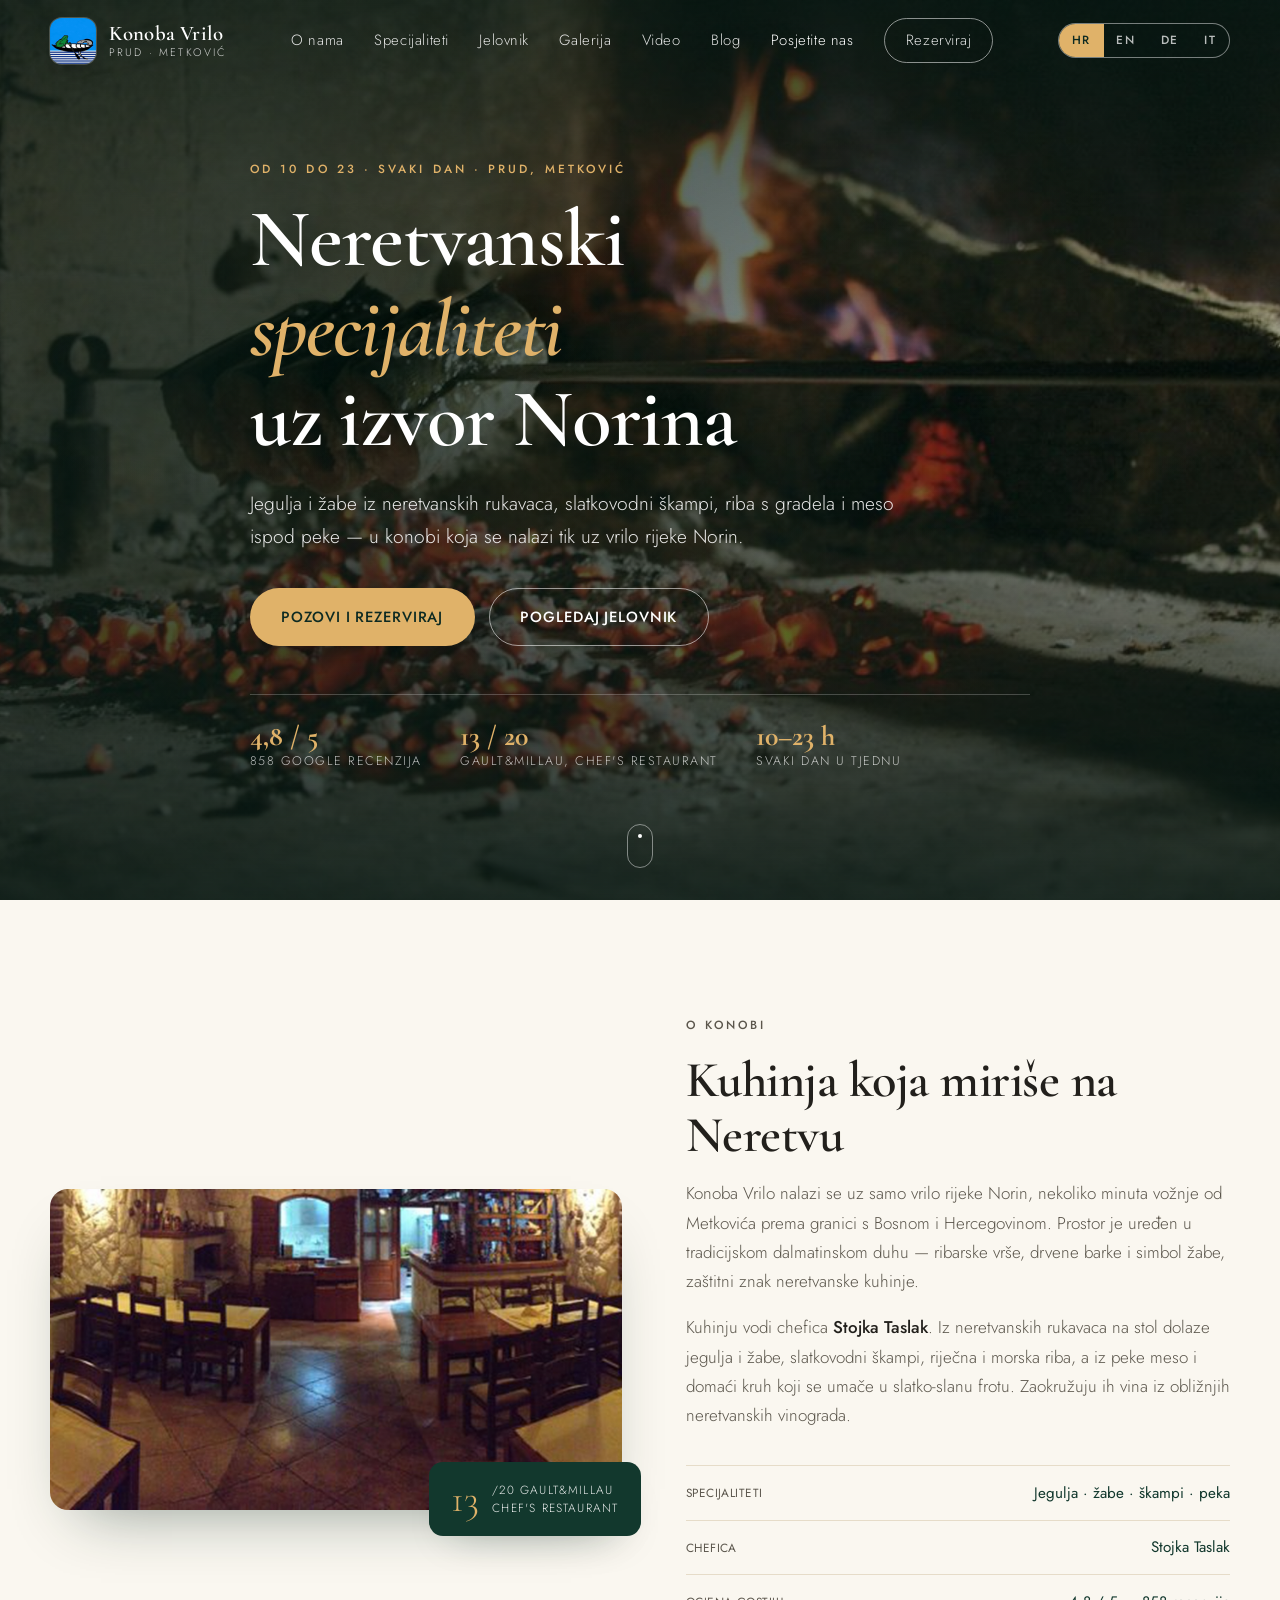
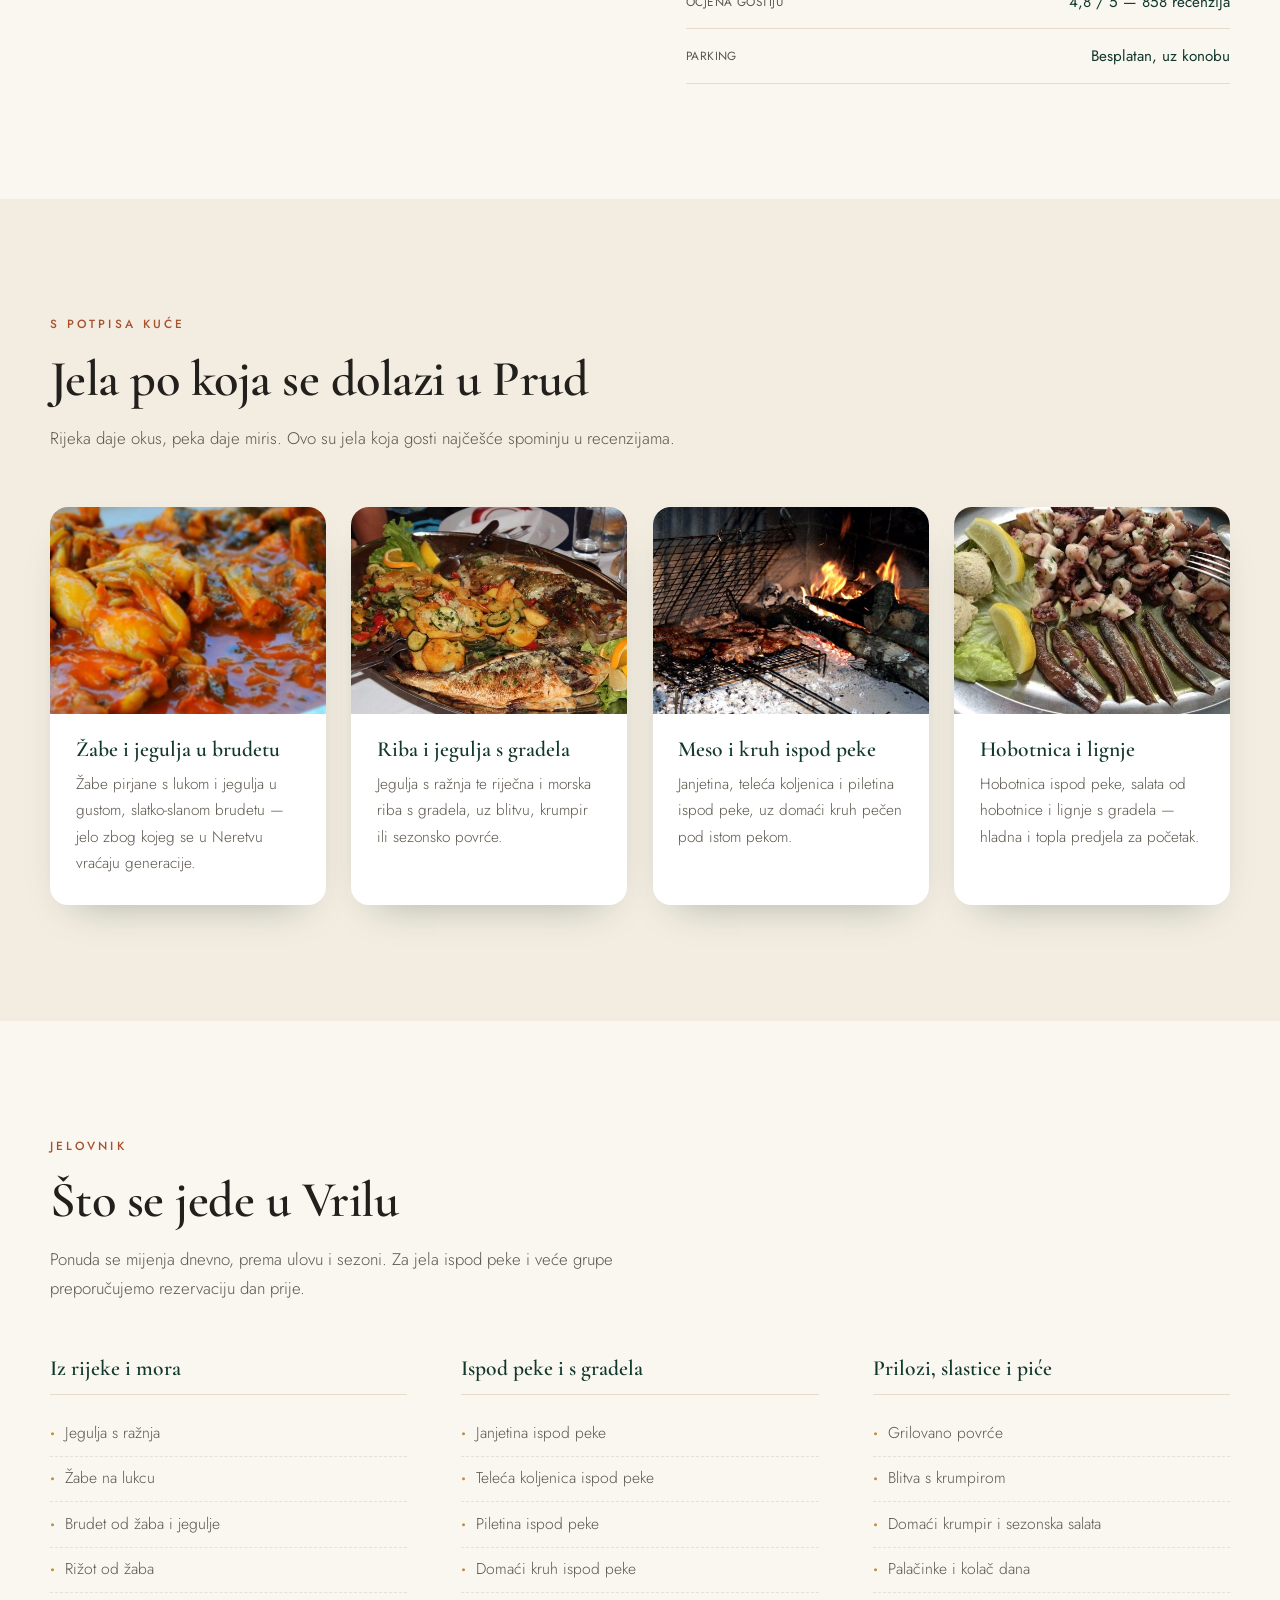
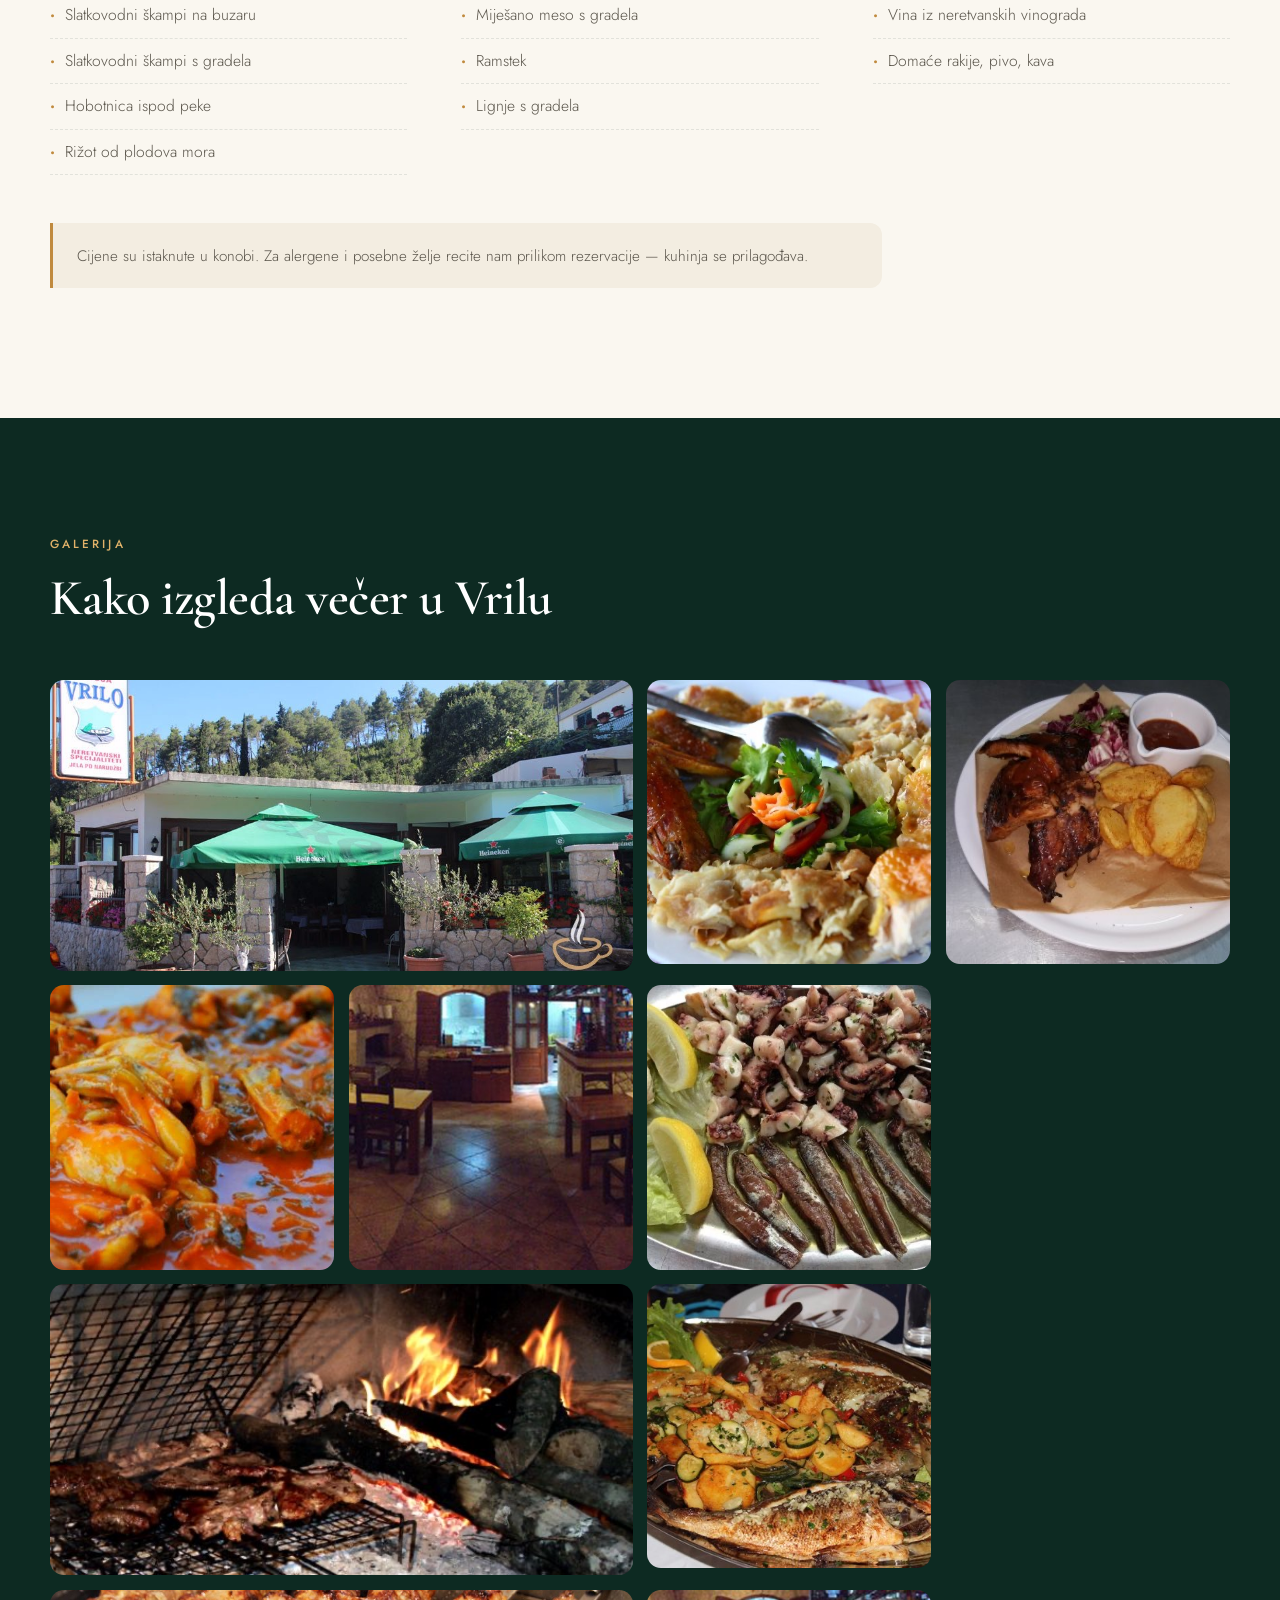
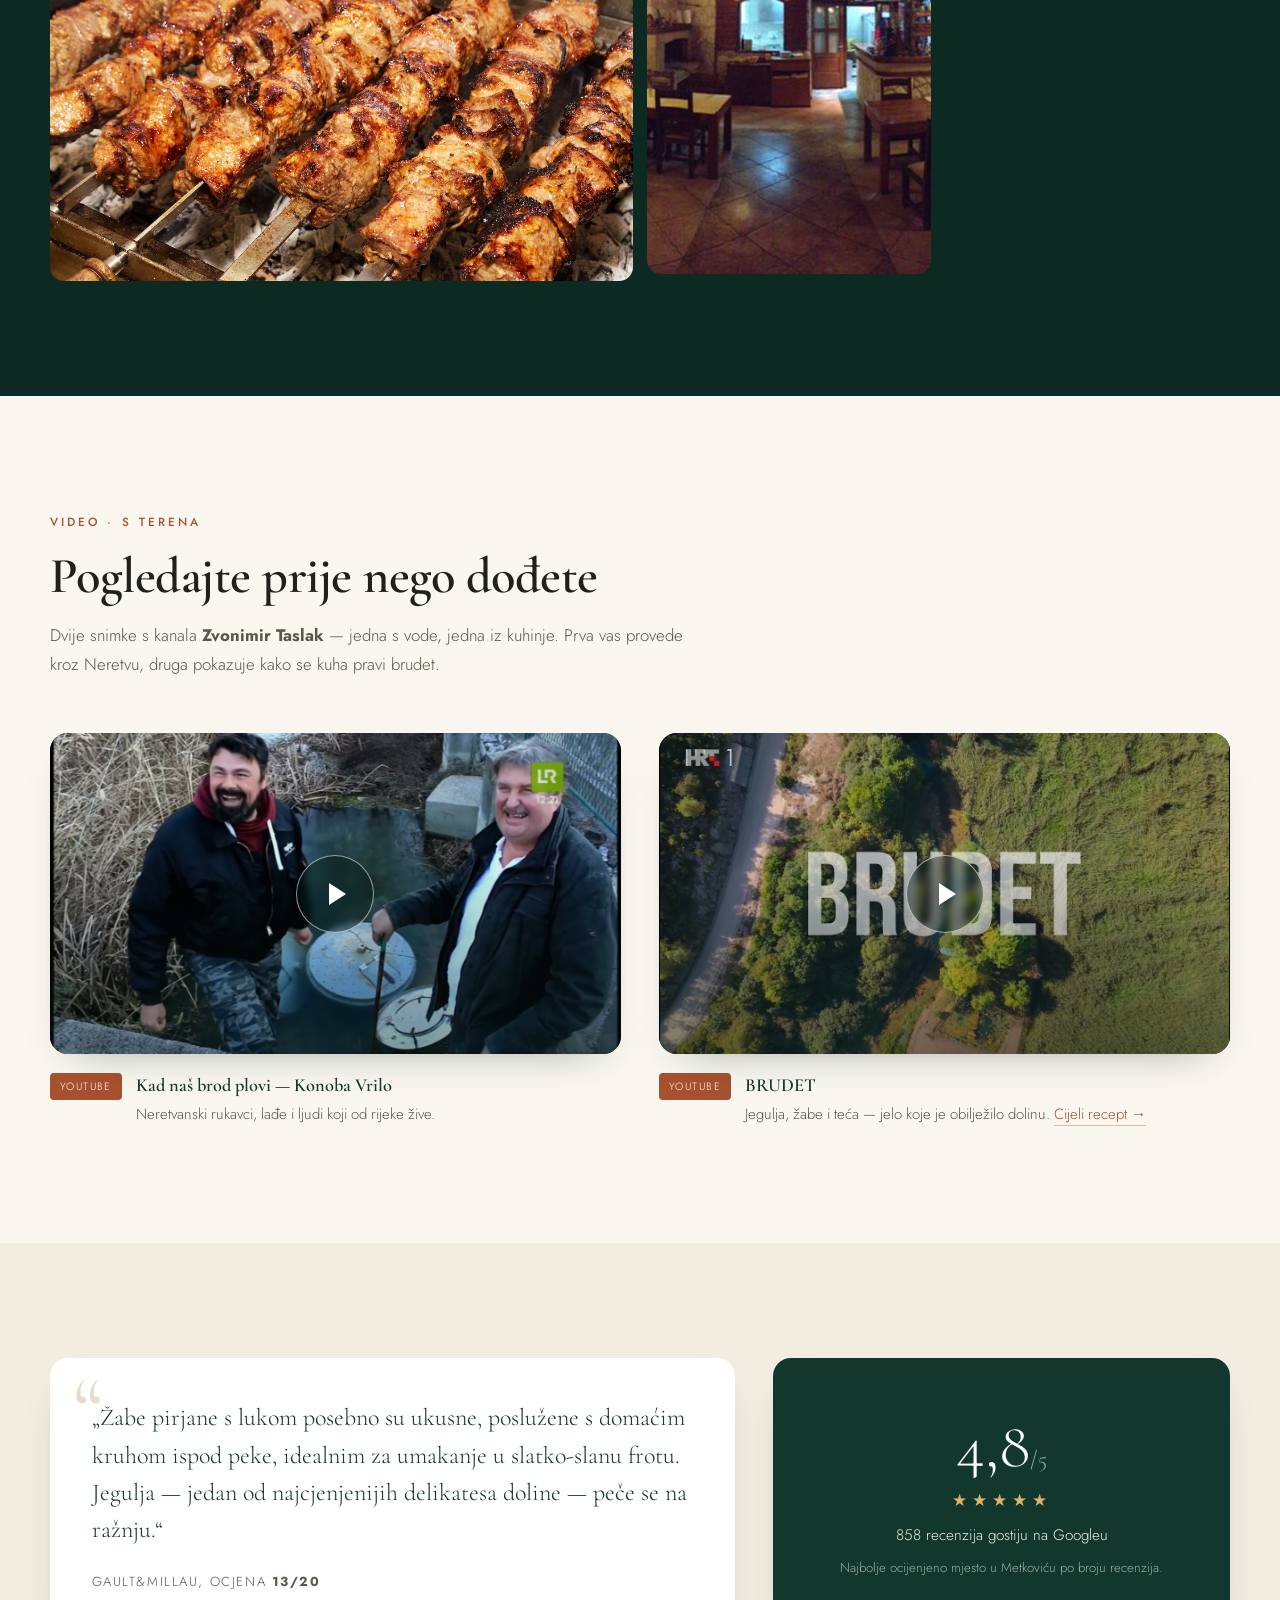
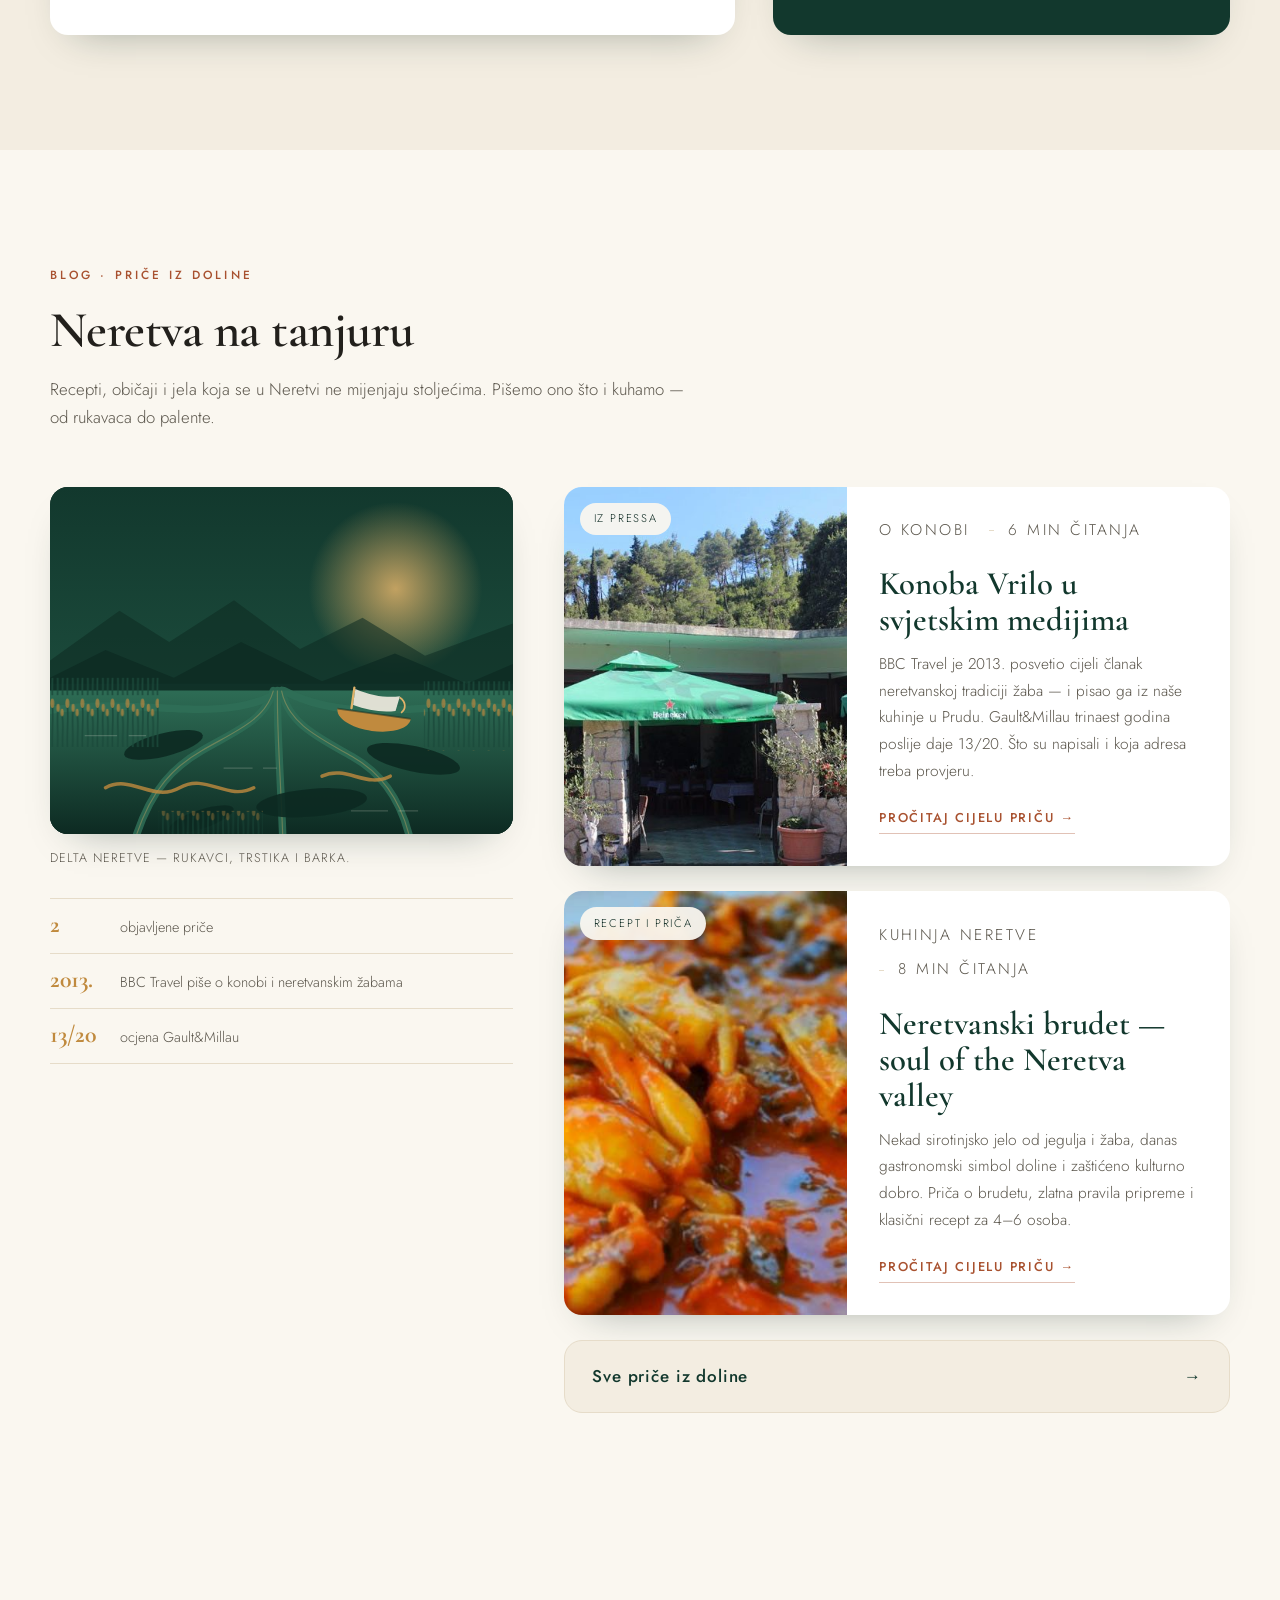
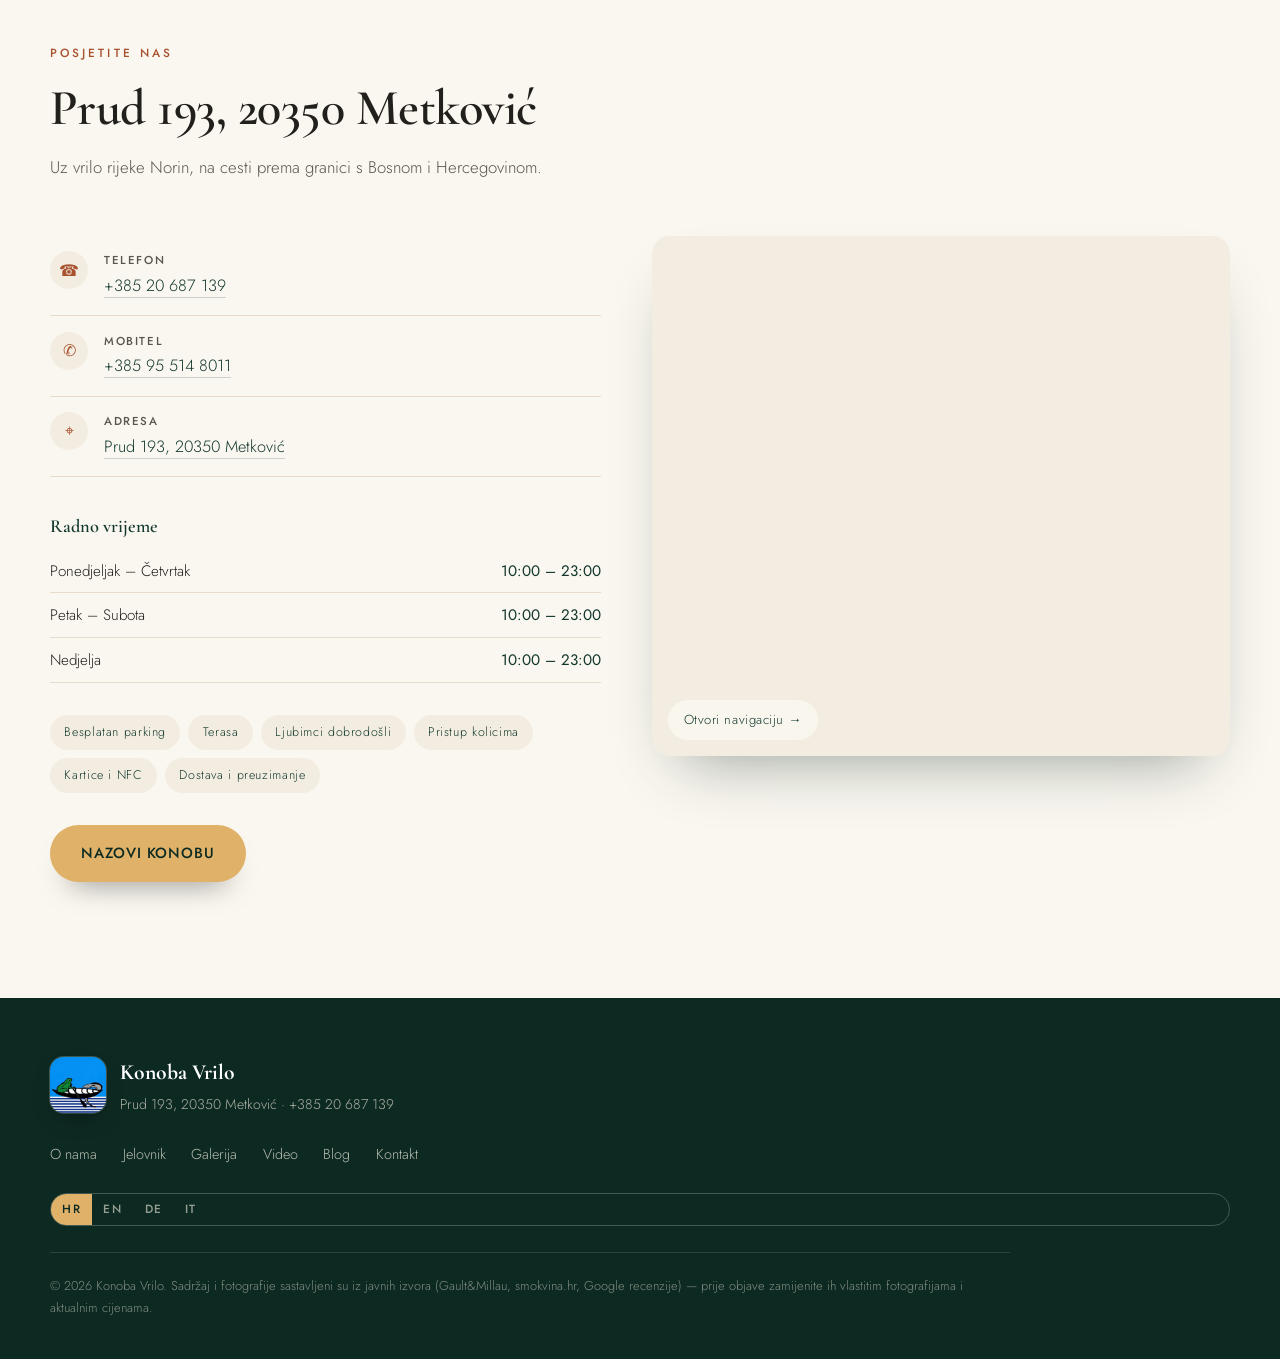
==== commit 3ef5cf23: "Ukloni rezervaciju e-mailom i online, ostavi samo telefonski poziv - index.html: uklonjena stavka 'E" ====
--- a/index.html
+++ b/index.html
@@ -455,16 +455,9 @@
             </li>
             <li>
               <span class="ico">✆</span>
-              <div data-i18n="f9f6e532e8">
-                <strong>WhatsApp (grupe i eventi)</strong>
-                <a href="https://wa.me/38598667806">+385 98 667 806</a>
-              </div>
-            </li>
-            <li>
-              <span class="ico">✉</span>
-              <div>
-                <strong data-i18n="9293807faa">E-mail za rezervacije</strong>
-                <a href="mailto:booking@smokvina.hr" data-i18n="d61886ee45">booking@smokvina.hr</a>
+              <div data-i18n="1fcb5d888c">
+                <strong>Mobitel</strong>
+                <a href="tel:+385955148011">+385 95 514 8011</a>
               </div>
             </li>
             <li>
@@ -496,7 +489,6 @@
 
           <div class="visit-actions">
             <a class="btn btn-solid" href="tel:+38520687139" data-i18n="237637e1c3">Nazovi konobu</a>
-            <a class="btn btn-outline" href="https://smokvina.hr/bookyour/r/kvrilo" target="_blank" rel="noopener" data-i18n="939046d2ad">Rezerviraj online</a>
           </div>
         </div>
 
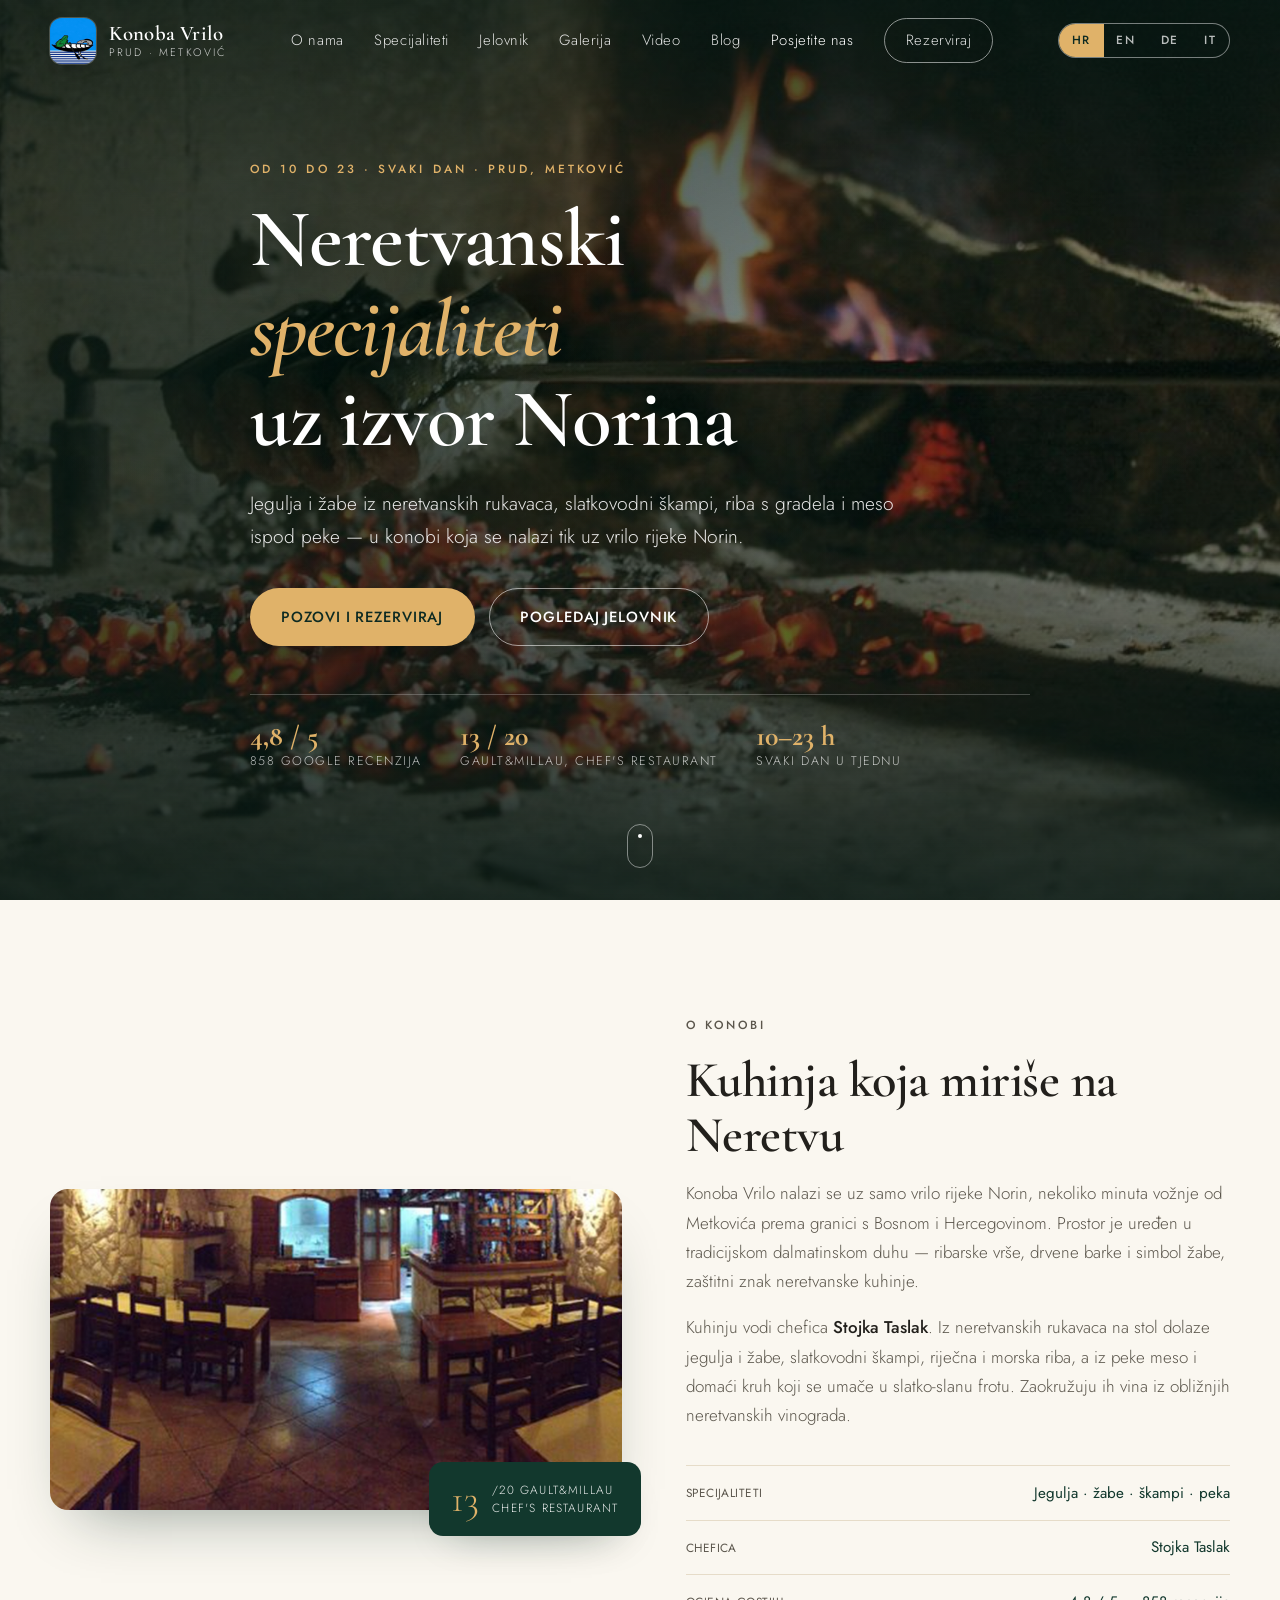
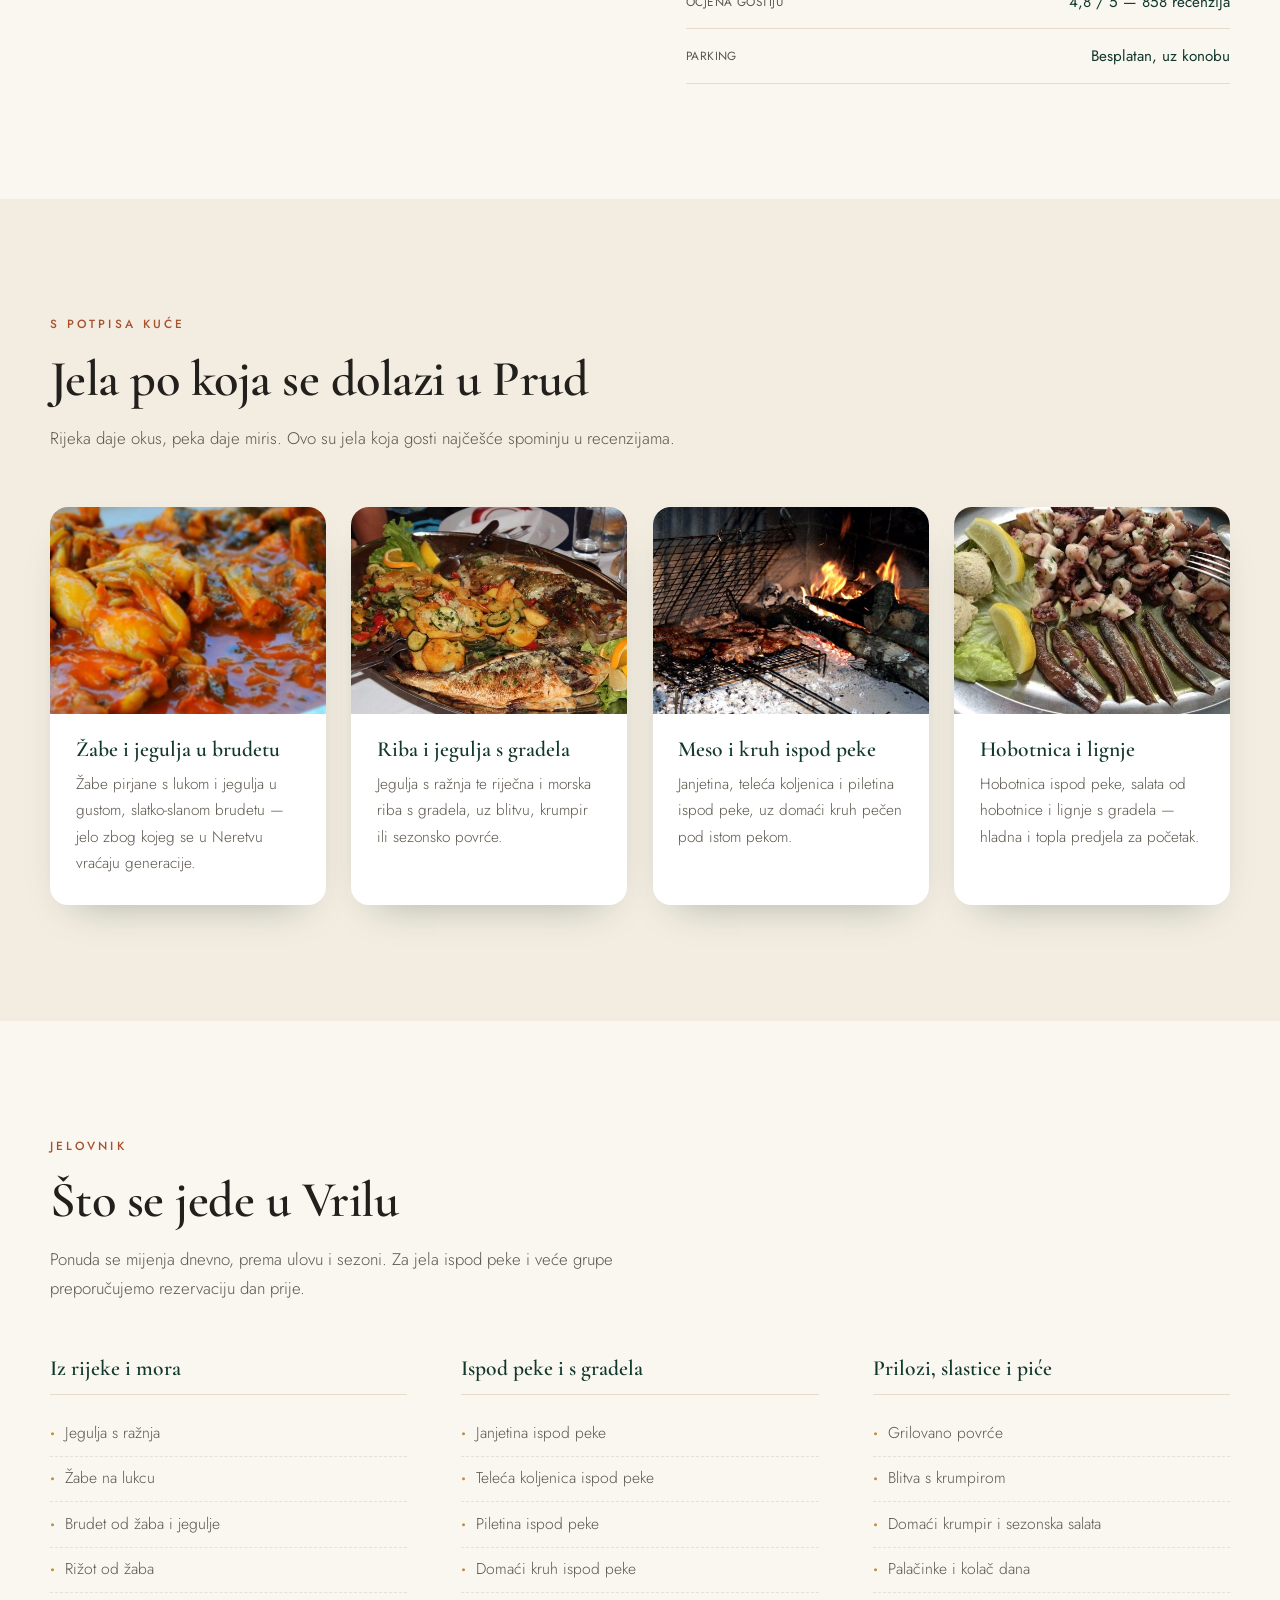
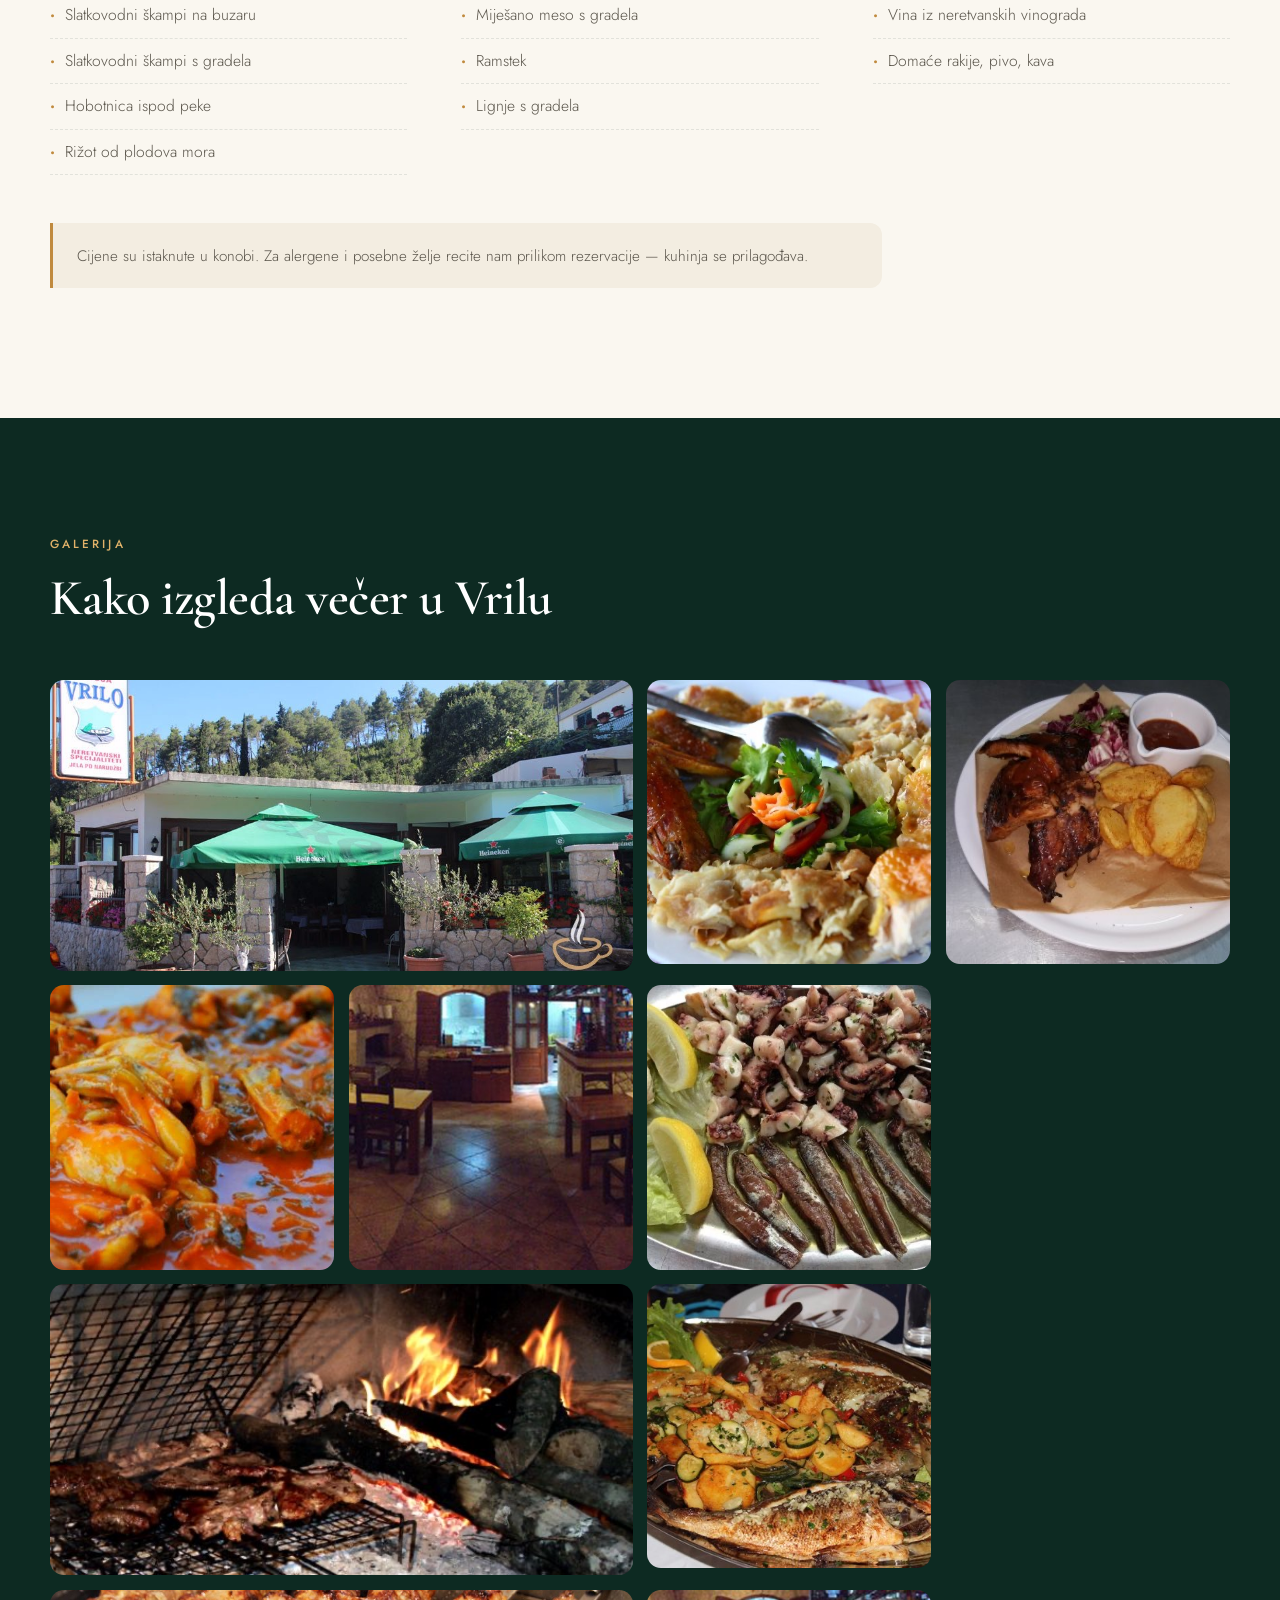
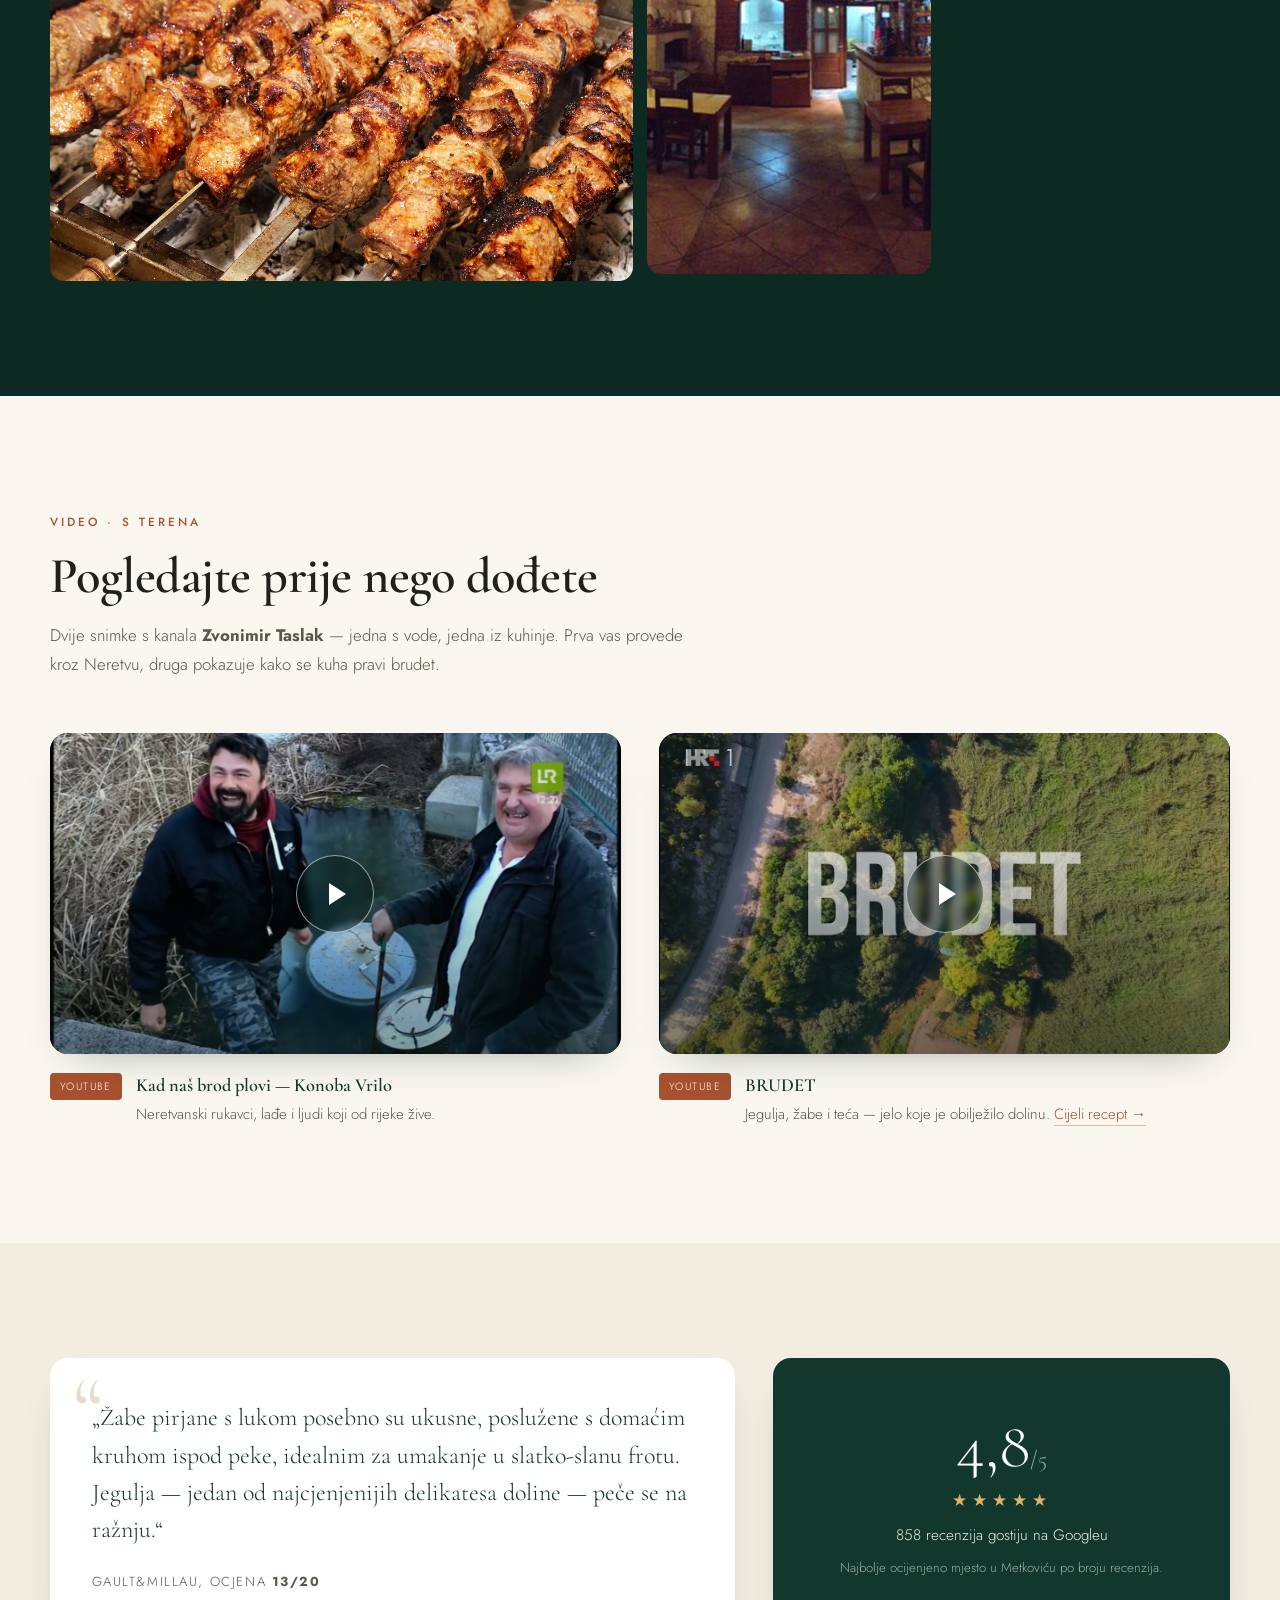
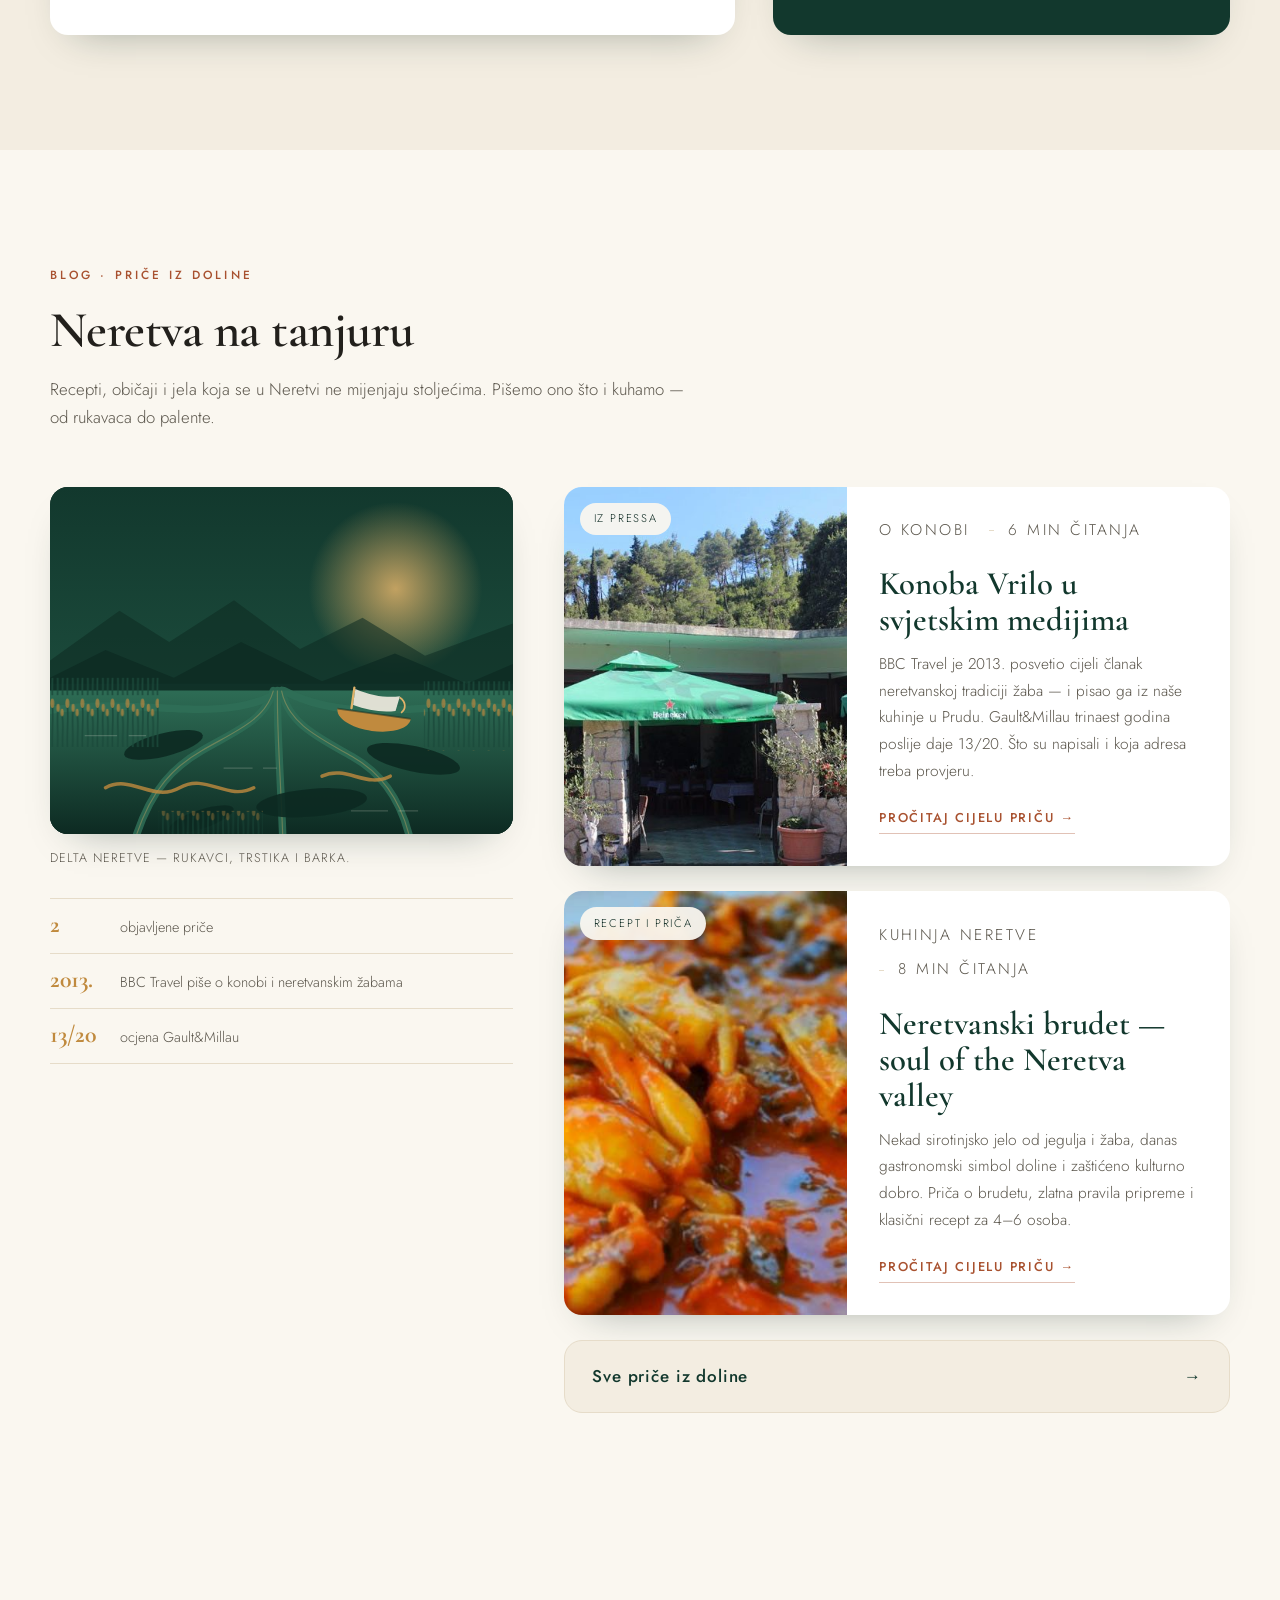
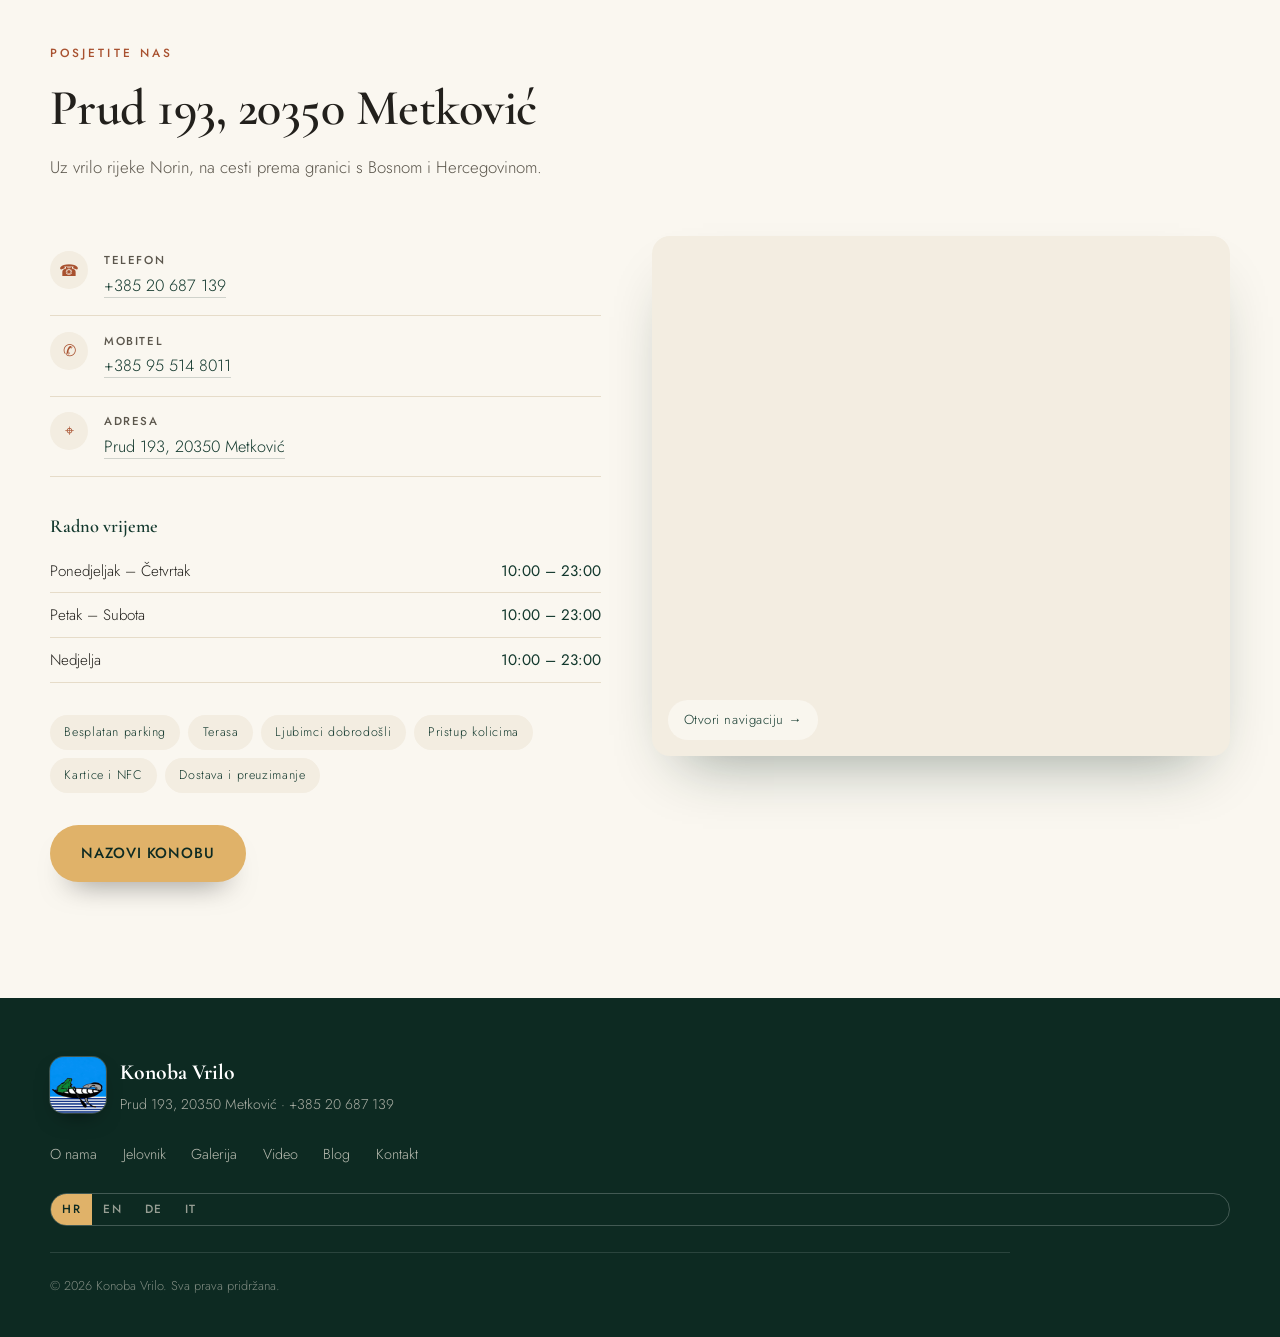
==== commit 9a569c86: "Ukloni tragove nacrta i handoffa s javnih stranica - podnozje (3 stranice): 'prije objave zamijenite" ====
--- a/index.html
+++ b/index.html
@@ -524,10 +524,8 @@
       <a href="#blog" data-i18n="0b9d2b2362">Blog</a>
       <a href="#posjet" data-i18n="a92b9bcb16">Kontakt</a>
     </nav>
-    <p class="footer-note" data-i18n="b6f834db27">
-      © <span id="year">2026</span> Konoba Vrilo. Sadržaj i fotografije sastavljeni su iz
-      javnih izvora (Gault&amp;Millau, smokvina.hr, Google recenzije) — prije objave
-      zamijenite ih vlastitim fotografijama i aktualnim cijenama.
+    <p class="footer-note" data-i18n="c26487dc73">
+      © <span id="year">2026</span> Konoba Vrilo. Sva prava pridržana.
     </p>
   </div>
 </footer>
--- a/styles.css
+++ b/styles.css
@@ -789,15 +789,31 @@
 
 @media (max-width: 780px) {
   body { font-size: 16px; }
-  .nav-toggle { display: flex; }
+  .nav-toggle { display: flex; position: relative; z-index: 2; }
   .nav {
     position: fixed; inset: 0 0 0 auto; width: min(82vw, 340px);
     background: var(--green-900); flex-direction: column; align-items: flex-start;
-    justify-content: center; gap: 1.6rem; padding: 2.5rem;
+    justify-content: safe center; gap: 1.35rem; padding: 2.5rem;
+    overflow-y: auto;
     transform: translateX(100%); transition: transform .4s cubic-bezier(.4,0,.2,1);
     box-shadow: -20px 0 60px rgba(0,0,0,.3);
   }
   .nav.is-open { transform: none; }
+
+  /* jezične tipke žive u meniju, pa traka ostaje čista */
+  .nav .lang-switch { align-self: flex-start; margin-top: .5rem; }
+  .nav .lang-switch,
+  .site-header.is-stuck .nav .lang-switch {
+    border-color: rgba(255,255,255,.3); background: rgba(0,0,0,.2);
+  }
+  .nav .lang-switch button,
+  .site-header.is-stuck .nav .lang-switch button { color: rgba(255,255,255,.78); }
+  .nav .lang-switch button:hover,
+  .site-header.is-stuck .nav .lang-switch button:hover { color: #fff; }
+  .nav .lang-switch button.is-active,
+  .site-header.is-stuck .nav .lang-switch button.is-active {
+    background: var(--brass-lt); color: var(--green-900);
+  }
   .nav a { font-size: 1.15rem; }
   .site-header.is-stuck .nav a { color: #fff; }
   .site-header.is-stuck .nav-cta { border-color: rgba(255,255,255,.5); color: #fff; }
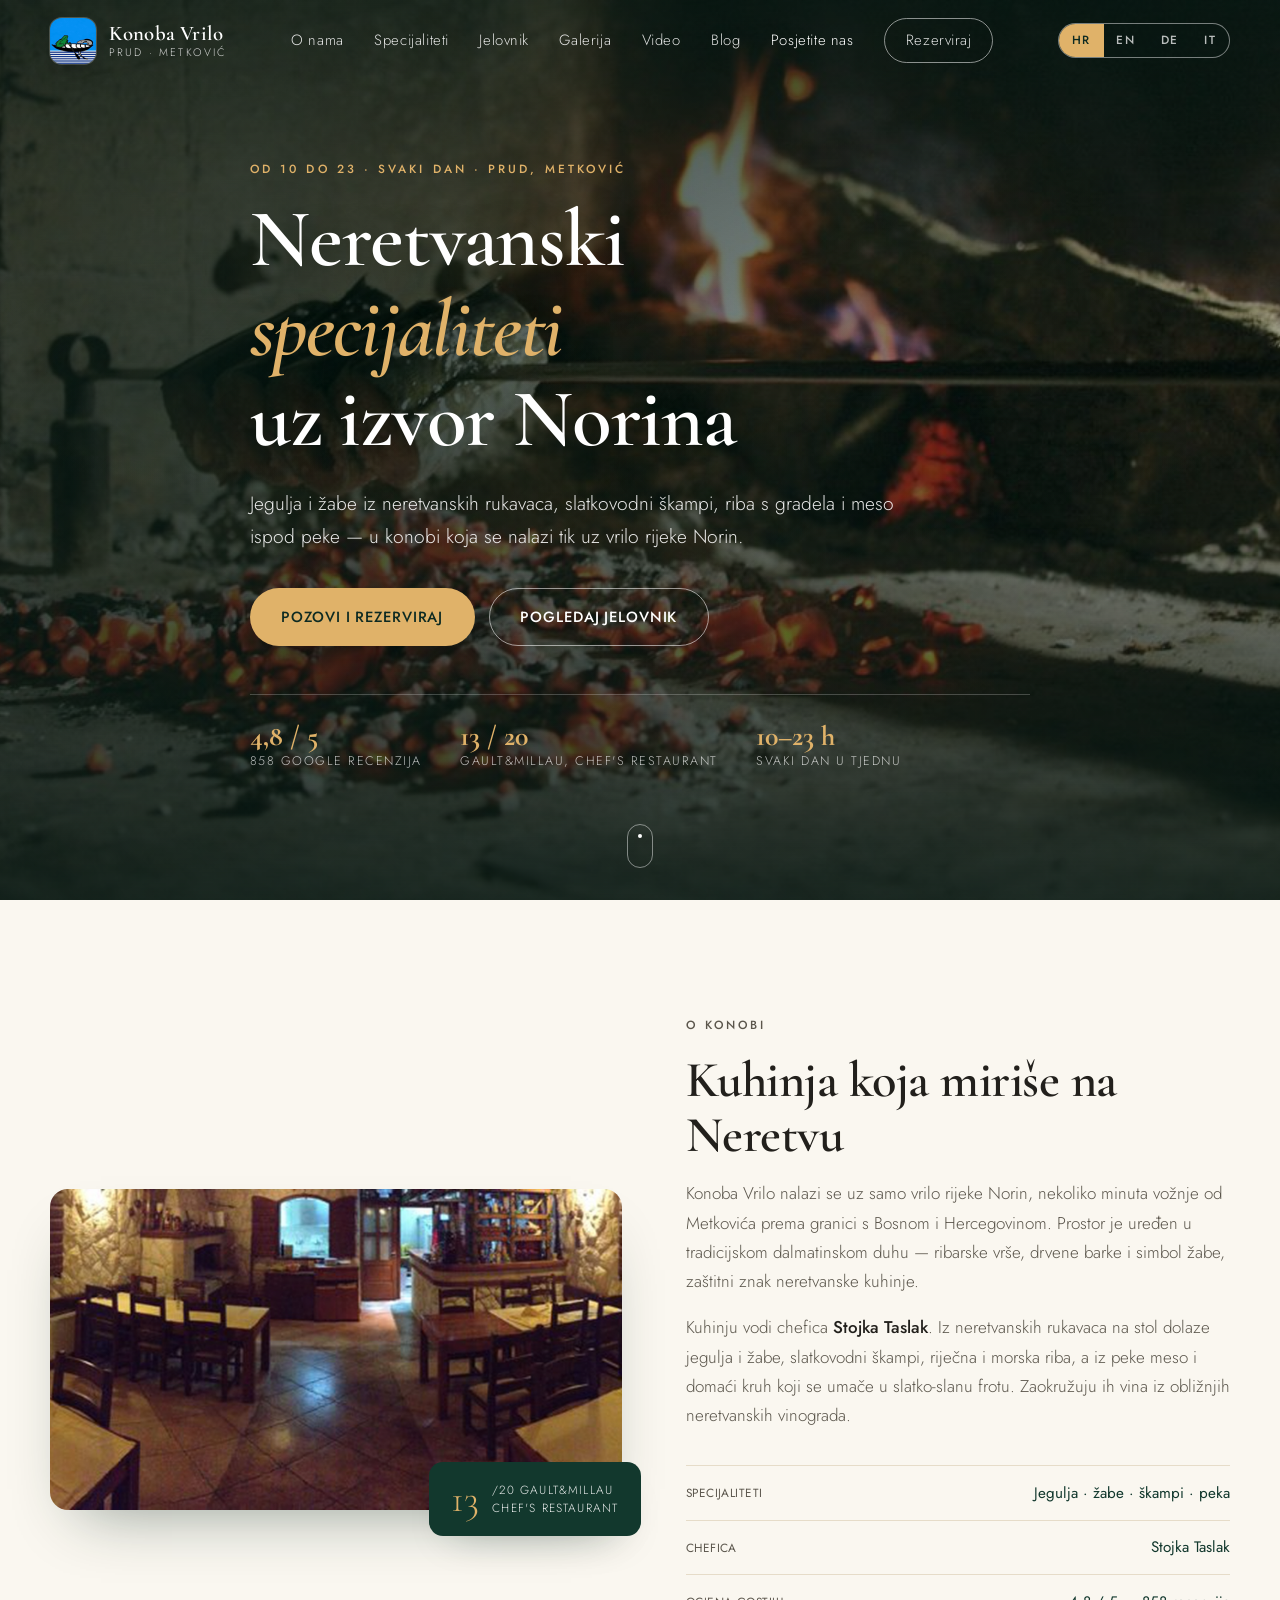
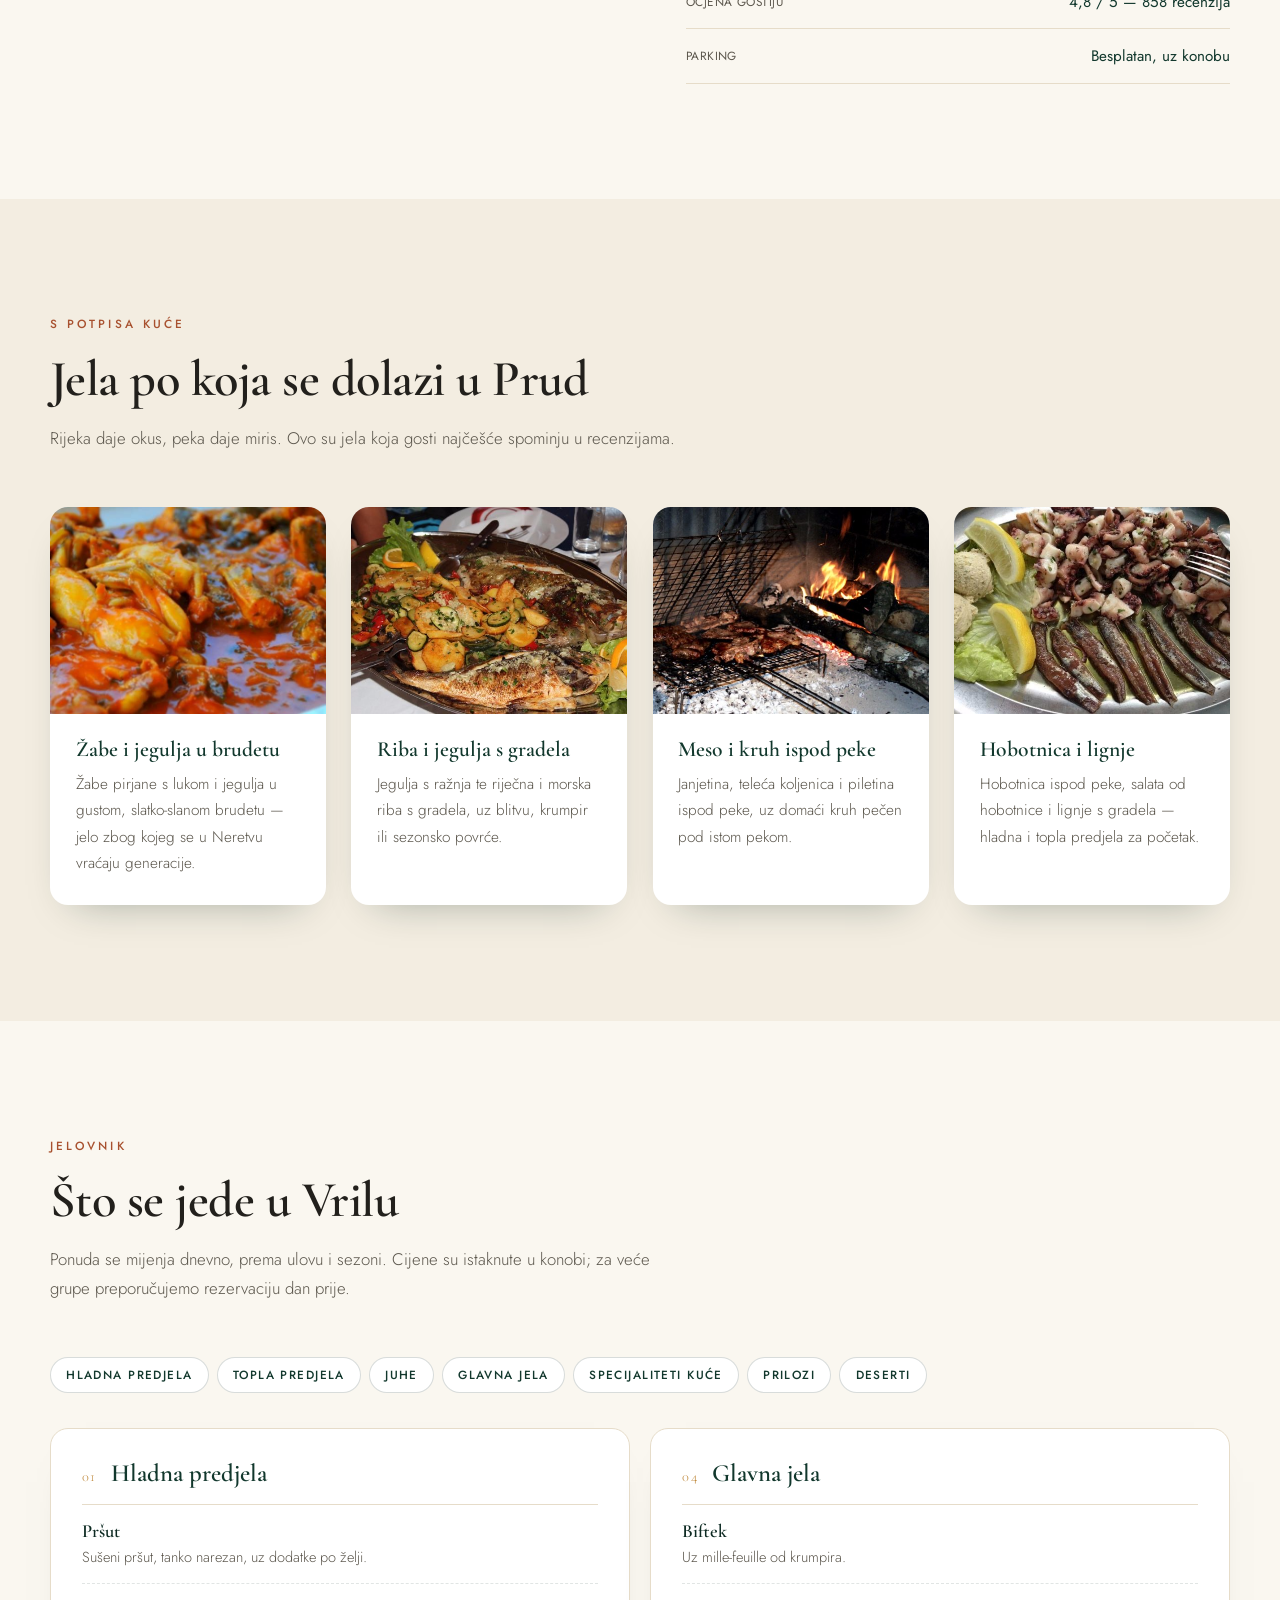
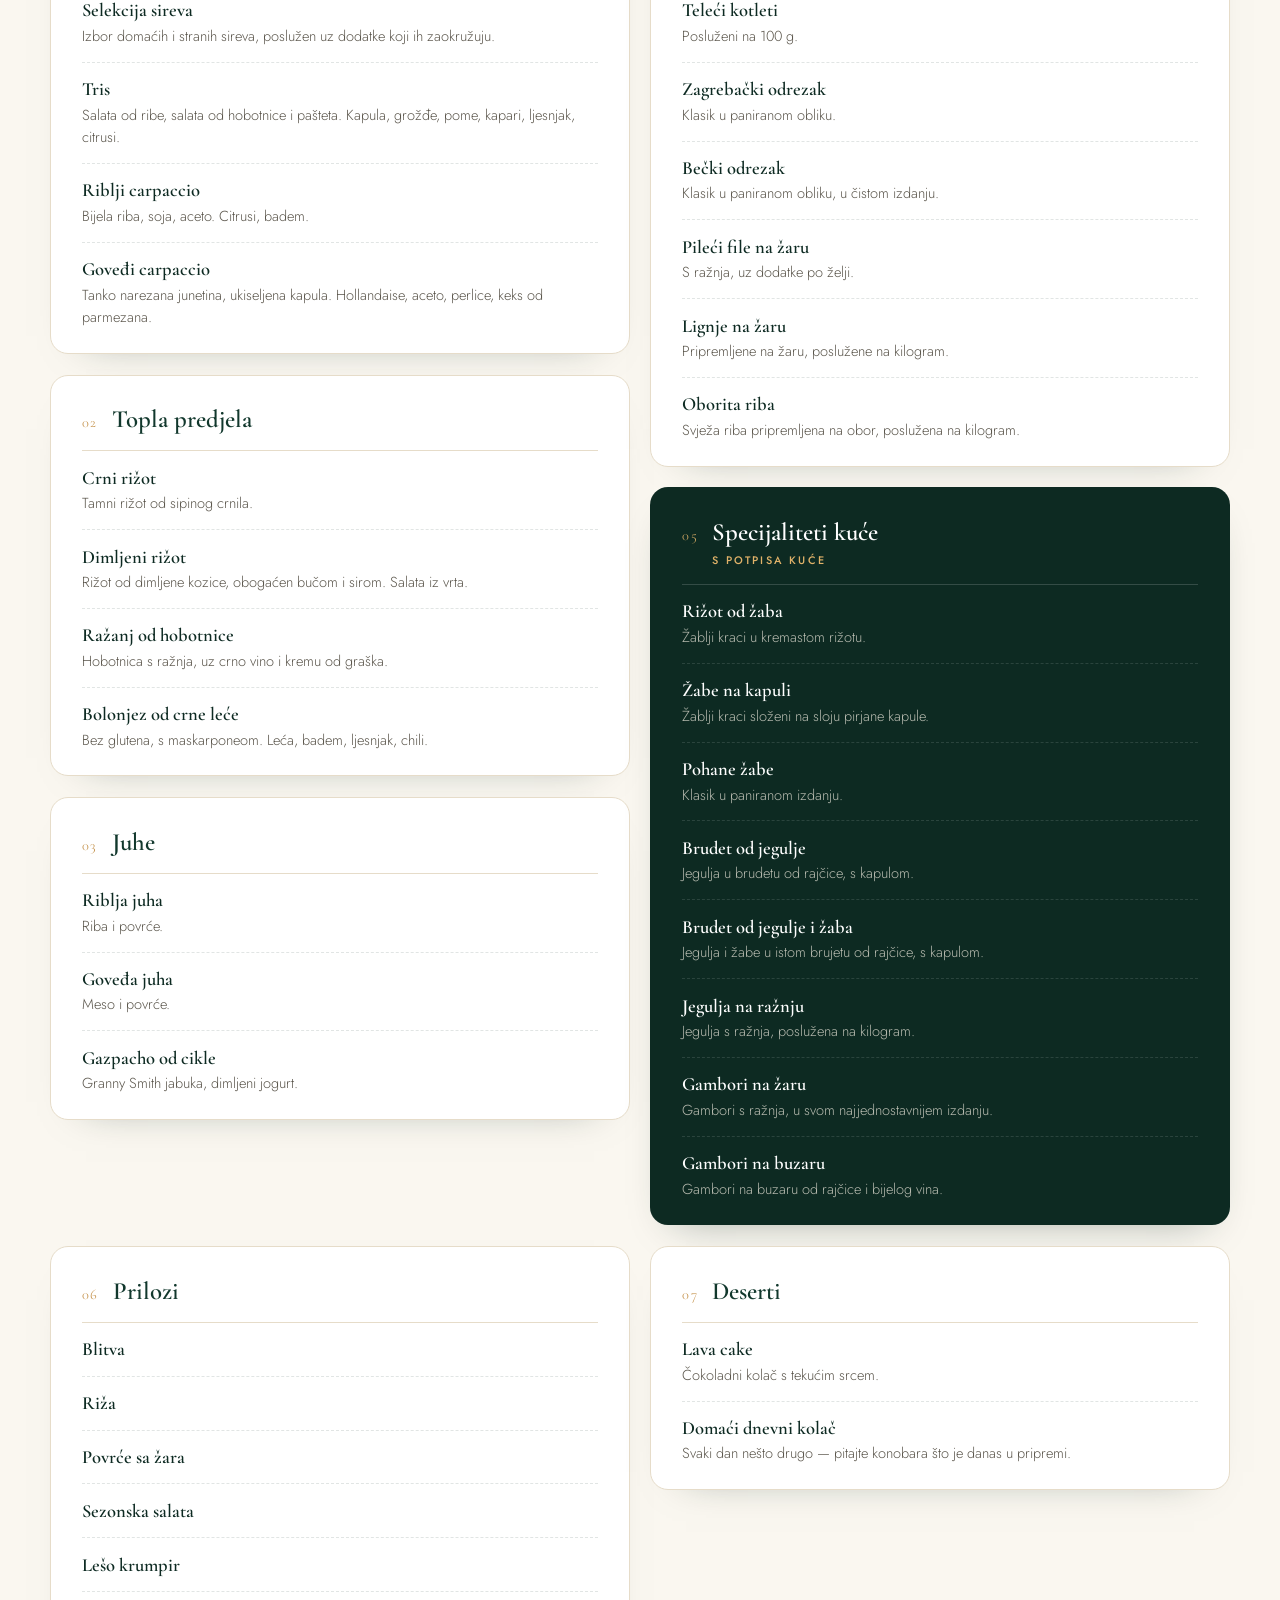
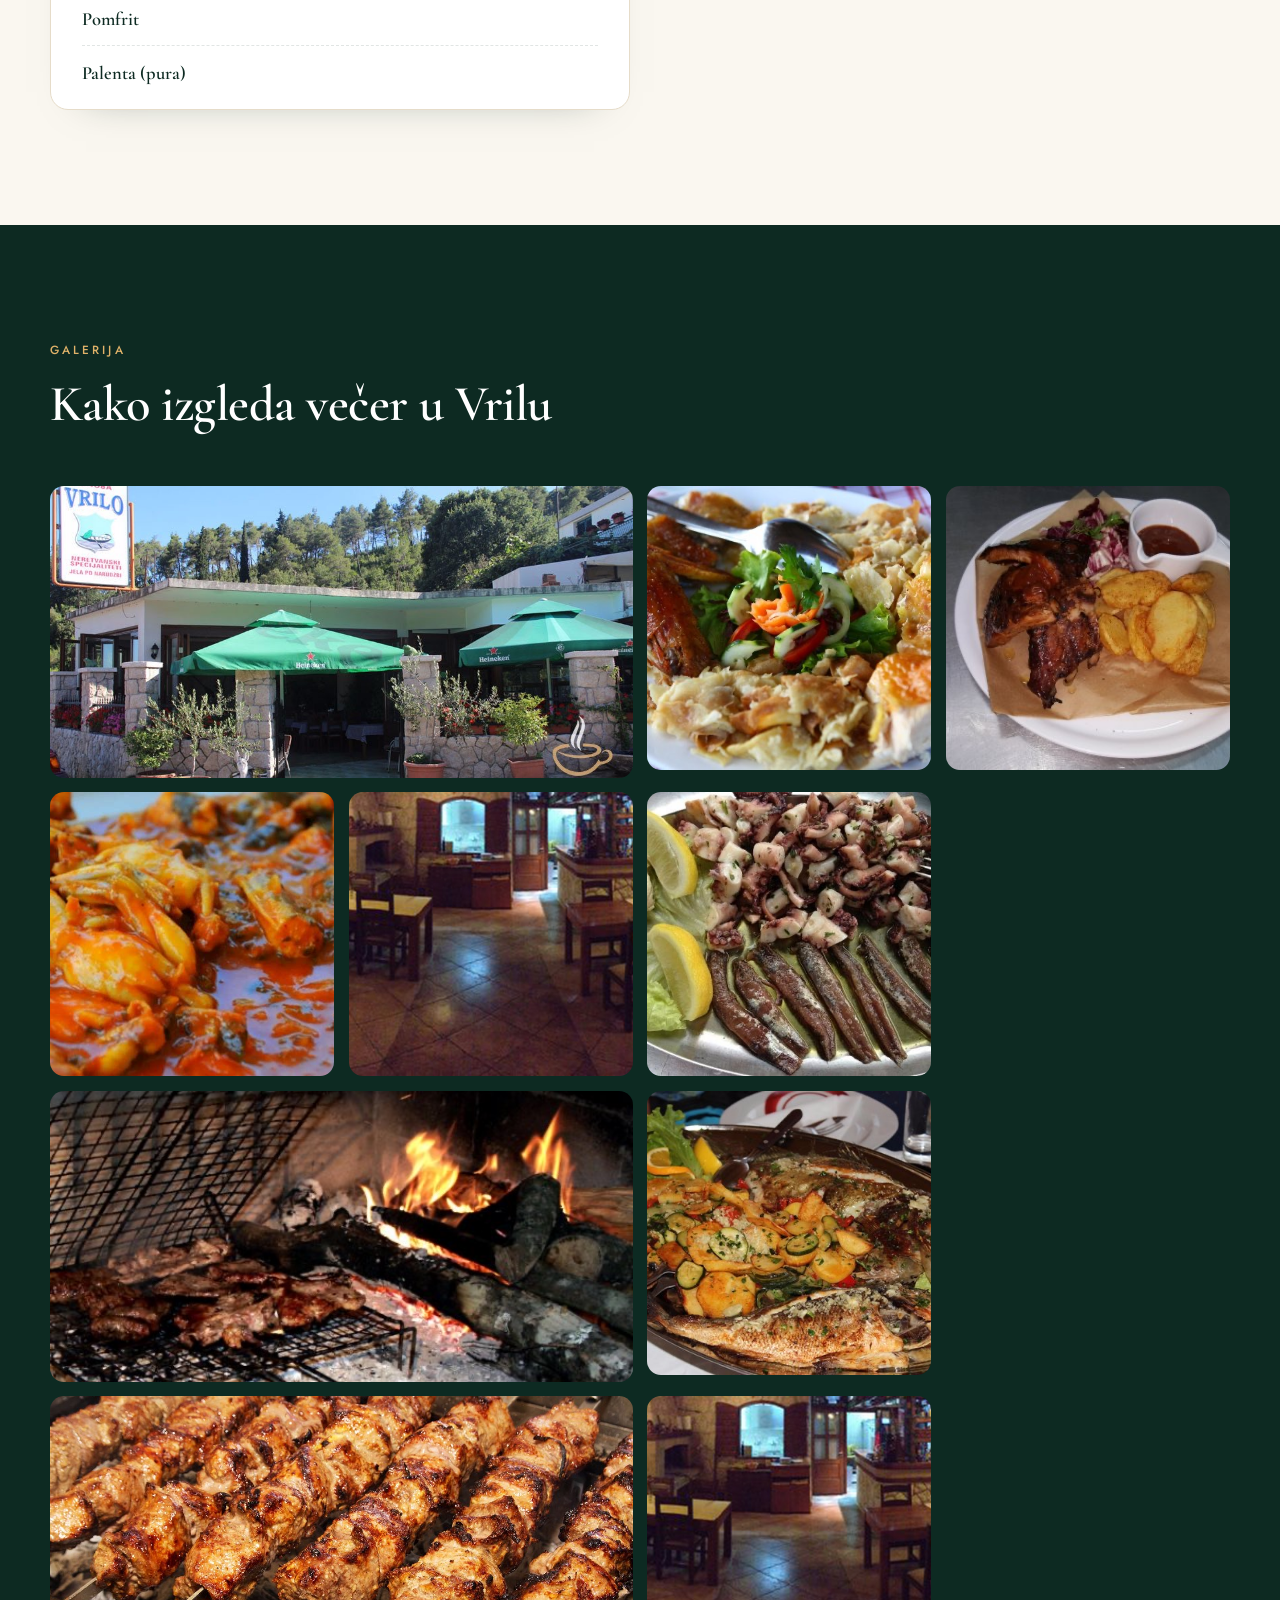
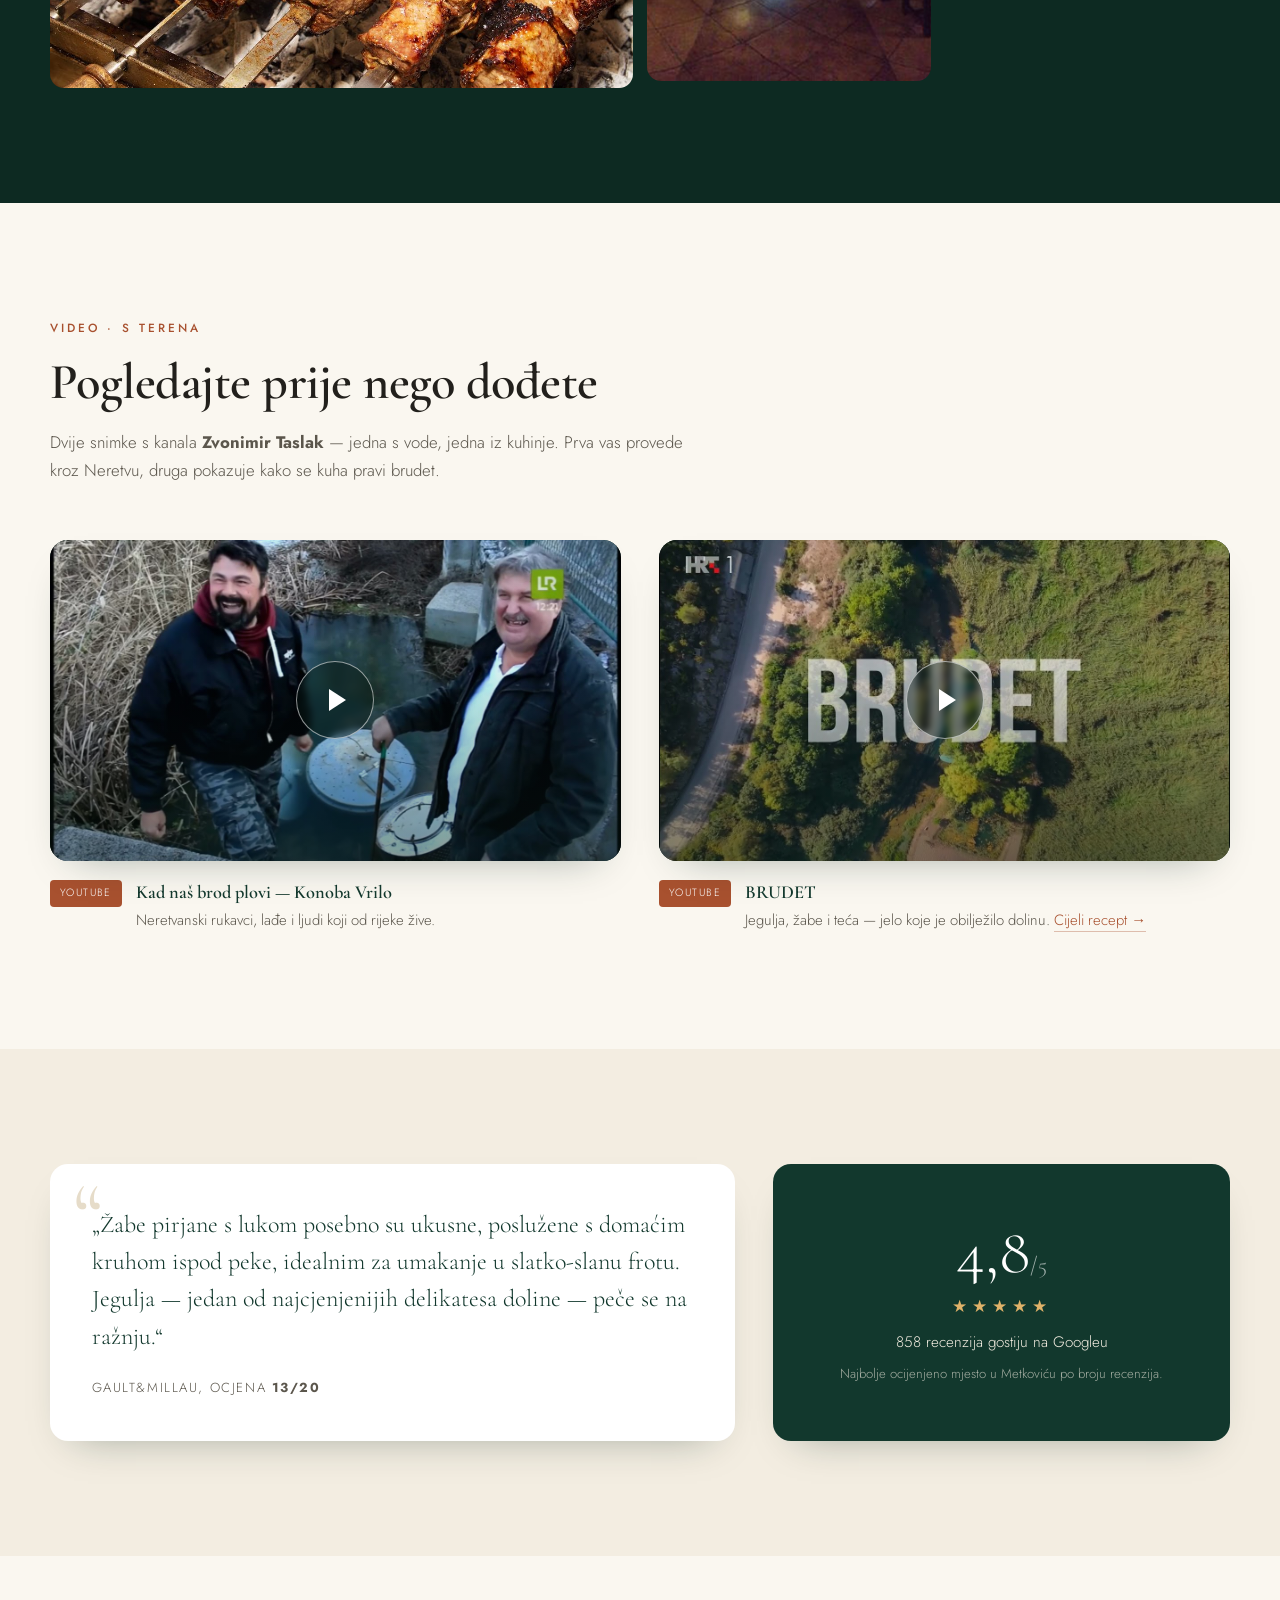
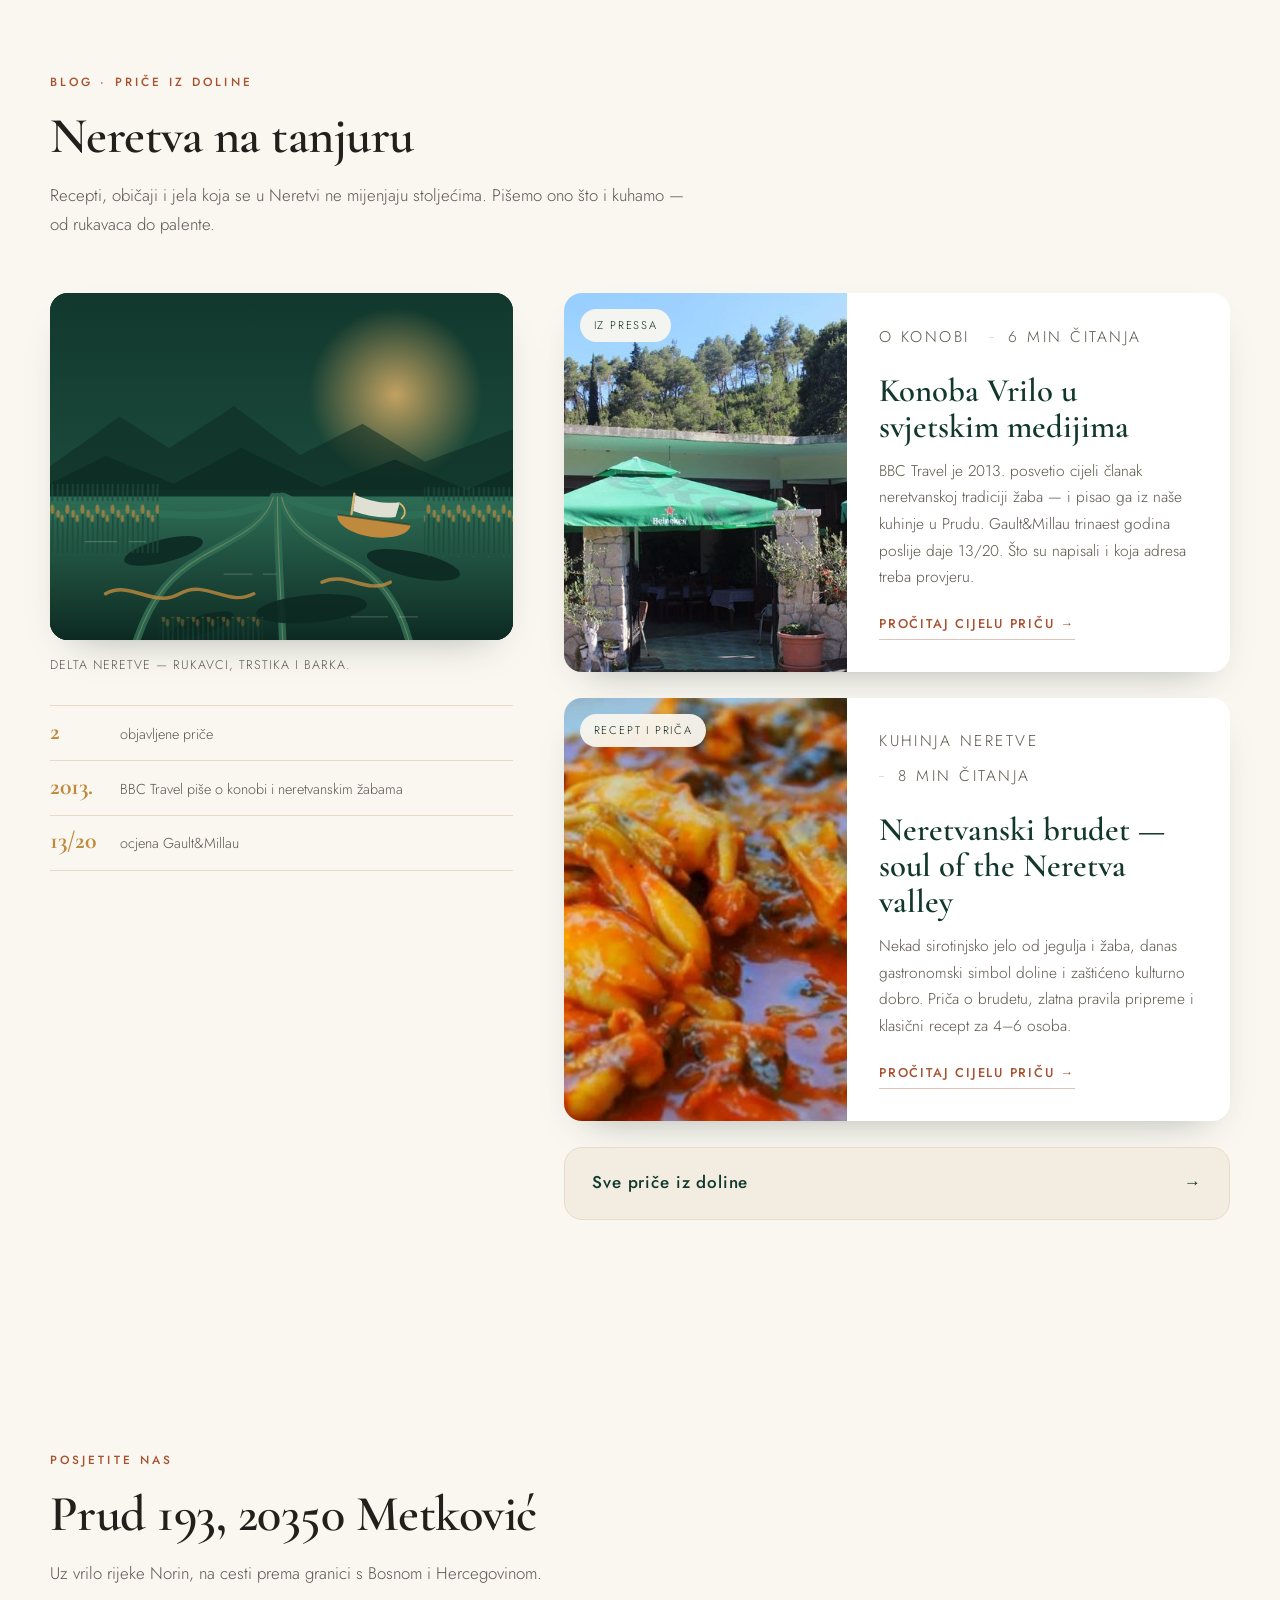
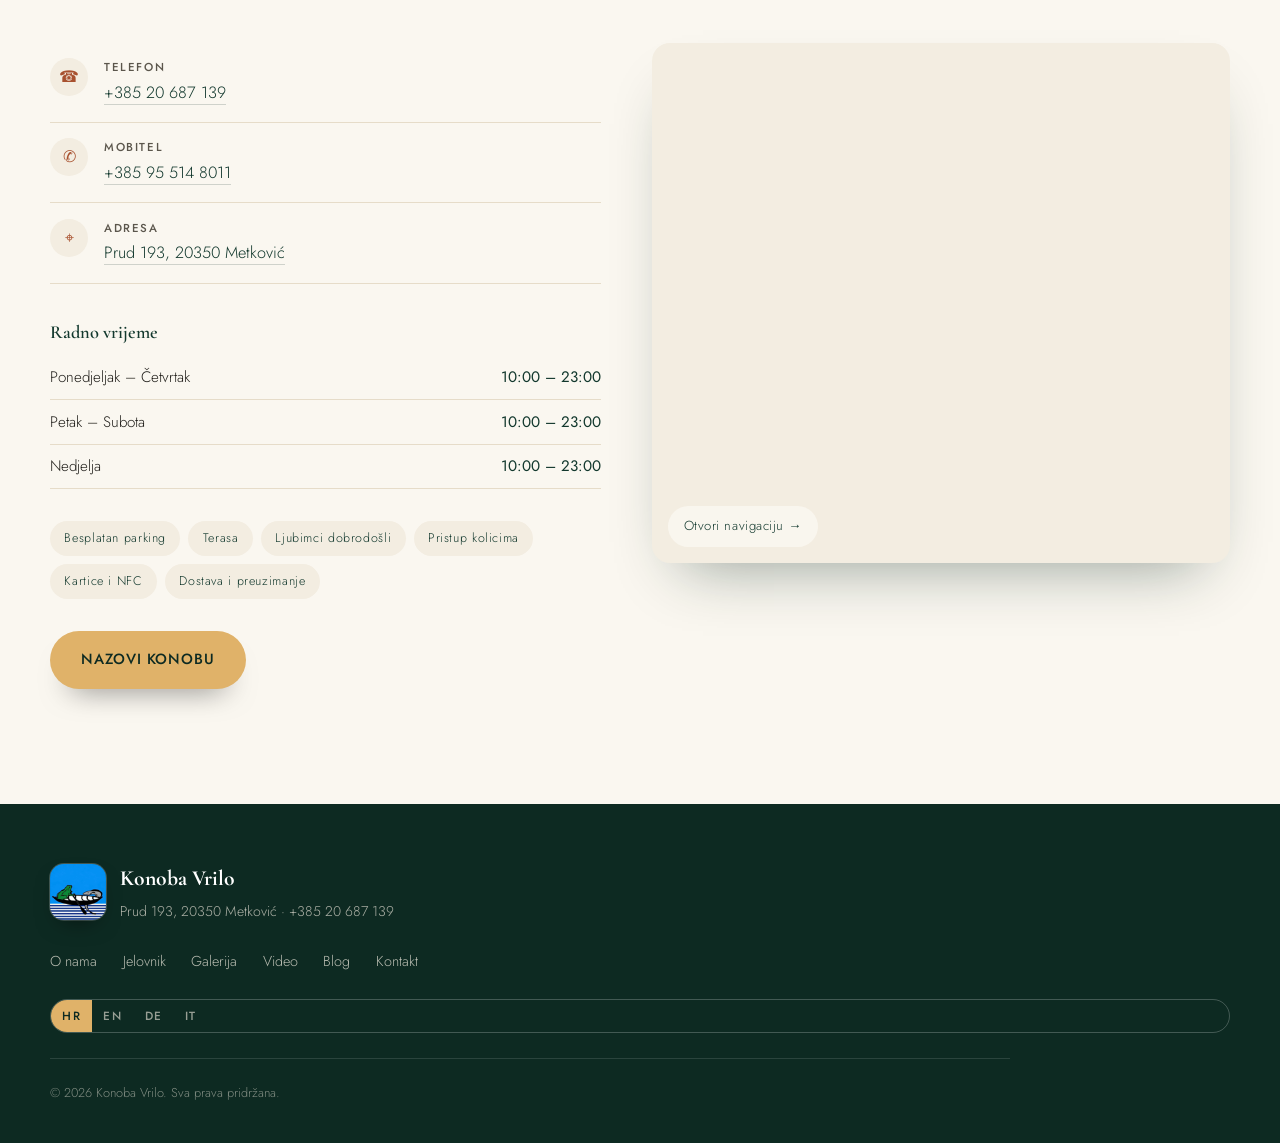
==== commit 54d04c3a: "Zamijeni pojednostavljeni jelovnik cijelim menijem - 36 jela u 7 kategorija, dvostupcani raspored i " ====
--- a/index.html
+++ b/index.html
@@ -188,57 +188,233 @@
       <header class="section-head reveal">
         <p class="eyebrow eyebrow-dark" data-i18n="d41683899f">Jelovnik</p>
         <h2 data-i18n="ccebdf902f">Što se jede u Vrilu</h2>
-        <p class="section-sub" data-i18n="e757829b5f">
-          Ponuda se mijenja dnevno, prema ulovu i sezoni. Za jela ispod peke i
-          veće grupe preporučujemo rezervaciju dan prije.
+        <p class="section-sub" data-i18n="9f188ba14f">
+          Ponuda se mijenja dnevno, prema ulovu i sezoni. Cijene su istaknute u
+          konobi; za veće grupe preporučujemo rezervaciju dan prije.
         </p>
       </header>
 
-      <div class="menu-grid">
-        <div class="menu-col reveal">
-          <h3 data-i18n="d0106c442e">Iz rijeke i mora</h3>
-          <ul>
-            <li data-i18n="ad45986a5c">Jegulja s ražnja</li>
-            <li data-i18n="da3b824167">Žabe na lukcu</li>
-            <li data-i18n="e8dc6495da">Brudet od žaba i jegulje</li>
-            <li data-i18n="11c231fb27">Rižot od žaba</li>
-            <li data-i18n="235f69636f">Slatkovodni škampi na buzaru</li>
-            <li data-i18n="90e4f1adbb">Slatkovodni škampi s gradela</li>
-            <li data-i18n="026e5aab2a">Hobotnica ispod peke</li>
-            <li data-i18n="fa168dfc1c">Rižot od plodova mora</li>
-          </ul>
-        </div>
-
-        <div class="menu-col reveal">
-          <h3 data-i18n="efe8d96011">Ispod peke i s gradela</h3>
-          <ul>
-            <li data-i18n="32e997723d">Janjetina ispod peke</li>
-            <li data-i18n="7f44c15f10">Teleća koljenica ispod peke</li>
-            <li data-i18n="d3d84891e2">Piletina ispod peke</li>
-            <li data-i18n="168c1a2d5e">Domaći kruh ispod peke</li>
-            <li data-i18n="6f002e4853">Miješano meso s gradela</li>
-            <li data-i18n="8900f97a8f">Ramstek</li>
-            <li data-i18n="df9a843206">Lignje s gradela</li>
-          </ul>
-        </div>
-
-        <div class="menu-col reveal">
-          <h3 data-i18n="4c8ba8c8c2">Prilozi, slastice i piće</h3>
-          <ul>
-            <li data-i18n="cbdf06fbf3">Grilovano povrće</li>
-            <li data-i18n="eaa451a80d">Blitva s krumpirom</li>
-            <li data-i18n="9507715255">Domaći krumpir i sezonska salata</li>
-            <li data-i18n="a19a05bd61">Palačinke i kolač dana</li>
-            <li data-i18n="89194a4e8b">Vina iz neretvanskih vinograda</li>
-            <li data-i18n="2e5c9eb36a">Domaće rakije, pivo, kava</li>
-          </ul>
-        </div>
-      </div>
-
-      <p class="menu-note reveal" data-i18n="db9871be96">
-        Cijene su istaknute u konobi. Za alergene i posebne želje recite nam
-        prilikom rezervacije — kuhinja se prilagođava.
-      </p>
+      <nav class="menu-jump reveal" aria-label="Kategorije jelovnika" data-i18n-attr="aria-label:2e53233972">
+        <a href="#hladna-predjela" data-i18n="8c9abc5986">Hladna predjela</a>
+        <a href="#topla-predjela" data-i18n="5efda18935">Topla predjela</a>
+        <a href="#juhe" data-i18n="1f6405cfa3">Juhe</a>
+        <a href="#glavna-jela" data-i18n="ce4bea78f5">Glavna jela</a>
+        <a href="#specijaliteti-kuce" data-i18n="9bc34cd92f">Specijaliteti kuće</a>
+        <a href="#prilozi" data-i18n="6a44228993">Prilozi</a>
+        <a href="#deserti" data-i18n="5761c095b2">Deserti</a>
+      </nav>
+
+      <div class="menu-board">
+        <div class="menu-stack">
+          <article class="menu-cat" id="hladna-predjela">
+            <header class="menu-cat-head">
+              <span class="menu-cat-num" aria-hidden="true">01</span>
+              <h3 data-i18n="8c9abc5986">Hladna predjela</h3>
+            </header>
+            <ul class="dishes">
+              <li class="dish">
+                <p class="dish-name" data-i18n="9d0d4b774c">Pršut</p>
+                <p class="dish-desc" data-i18n="582ff5f0ba">Sušeni pršut, tanko narezan, uz dodatke po želji.</p>
+              </li>
+              <li class="dish">
+                <p class="dish-name" data-i18n="ce6b8260dc">Selekcija sireva</p>
+                <p class="dish-desc" data-i18n="5af5dd0612">Izbor domaćih i stranih sireva, poslužen uz dodatke koji ih zaokružuju.</p>
+              </li>
+              <li class="dish">
+                <p class="dish-name" data-i18n="afa413e00c">Tris</p>
+                <p class="dish-desc" data-i18n="b712d30ca9">Salata od ribe, salata od hobotnice i pašteta. Kapula, grožđe, pome, kapari, ljesnjak, citrusi.</p>
+              </li>
+              <li class="dish">
+                <p class="dish-name" data-i18n="12abf1fc95">Riblji carpaccio</p>
+                <p class="dish-desc" data-i18n="edcc478782">Bijela riba, soja, aceto. Citrusi, badem.</p>
+              </li>
+              <li class="dish">
+                <p class="dish-name" data-i18n="ffba50d841">Goveđi carpaccio</p>
+                <p class="dish-desc" data-i18n="fc4d8738de">Tanko narezana junetina, ukiseljena kapula. Hollandaise, aceto, perlice, keks od parmezana.</p>
+              </li>
+            </ul>
+          </article>
+          <article class="menu-cat" id="topla-predjela">
+            <header class="menu-cat-head">
+              <span class="menu-cat-num" aria-hidden="true">02</span>
+              <h3 data-i18n="5efda18935">Topla predjela</h3>
+            </header>
+            <ul class="dishes">
+              <li class="dish">
+                <p class="dish-name" data-i18n="8c0cf9f446">Crni rižot</p>
+                <p class="dish-desc" data-i18n="94bf40f5d1">Tamni rižot od sipinog crnila.</p>
+              </li>
+              <li class="dish">
+                <p class="dish-name" data-i18n="d7b2212bfa">Dimljeni rižot</p>
+                <p class="dish-desc" data-i18n="93029920aa">Rižot od dimljene kozice, obogaćen bučom i sirom. Salata iz vrta.</p>
+              </li>
+              <li class="dish">
+                <p class="dish-name" data-i18n="ea4f68bf6f">Ražanj od hobotnice</p>
+                <p class="dish-desc" data-i18n="af4e2dfbd3">Hobotnica s ražnja, uz crno vino i kremu od graška.</p>
+              </li>
+              <li class="dish">
+                <p class="dish-name" data-i18n="4d81a4fc7d">Bolonjez od crne leće</p>
+                <p class="dish-desc" data-i18n="8490e78d3b">Bez glutena, s maskarponeom. Leća, badem, ljesnjak, chili.</p>
+              </li>
+            </ul>
+          </article>
+          <article class="menu-cat" id="juhe">
+            <header class="menu-cat-head">
+              <span class="menu-cat-num" aria-hidden="true">03</span>
+              <h3 data-i18n="1f6405cfa3">Juhe</h3>
+            </header>
+            <ul class="dishes">
+              <li class="dish">
+                <p class="dish-name" data-i18n="23be2ab7a1">Riblja juha</p>
+                <p class="dish-desc" data-i18n="ab8b35fdba">Riba i povrće.</p>
+              </li>
+              <li class="dish">
+                <p class="dish-name" data-i18n="1e3f7cd353">Goveđa juha</p>
+                <p class="dish-desc" data-i18n="714eaf44d4">Meso i povrće.</p>
+              </li>
+              <li class="dish">
+                <p class="dish-name" data-i18n="e92b2cda24">Gazpacho od cikle</p>
+                <p class="dish-desc" data-i18n="fc84e1ff04">Granny Smith jabuka, dimljeni jogurt.</p>
+              </li>
+            </ul>
+          </article>
+        </div>
+
+        <div class="menu-stack">
+          <article class="menu-cat" id="glavna-jela">
+            <header class="menu-cat-head">
+              <span class="menu-cat-num" aria-hidden="true">04</span>
+              <h3 data-i18n="ce4bea78f5">Glavna jela</h3>
+            </header>
+            <ul class="dishes">
+              <li class="dish">
+                <p class="dish-name" data-i18n="74976d5451">Biftek</p>
+                <p class="dish-desc" data-i18n="fd3e94fdfc">Uz mille-feuille od krumpira.</p>
+              </li>
+              <li class="dish">
+                <p class="dish-name" data-i18n="6f7cb7874d">Teleći kotleti</p>
+                <p class="dish-desc" data-i18n="33e5efba6c">Posluženi na 100 g.</p>
+              </li>
+              <li class="dish">
+                <p class="dish-name" data-i18n="58eb303f5f">Zagrebački odrezak</p>
+                <p class="dish-desc" data-i18n="1a8546686a">Klasik u paniranom obliku.</p>
+              </li>
+              <li class="dish">
+                <p class="dish-name" data-i18n="990782459b">Bečki odrezak</p>
+                <p class="dish-desc" data-i18n="b08473f34a">Klasik u paniranom obliku, u čistom izdanju.</p>
+              </li>
+              <li class="dish">
+                <p class="dish-name" data-i18n="8b7ec41d6f">Pileći file na žaru</p>
+                <p class="dish-desc" data-i18n="04925e7f44">S ražnja, uz dodatke po želji.</p>
+              </li>
+              <li class="dish">
+                <p class="dish-name" data-i18n="d4e5fc6586">Lignje na žaru</p>
+                <p class="dish-desc" data-i18n="a4846203ff">Pripremljene na žaru, poslužene na kilogram.</p>
+              </li>
+              <li class="dish">
+                <p class="dish-name" data-i18n="25cf66f67a">Oborita riba</p>
+                <p class="dish-desc" data-i18n="dec1a75b35">Svježa riba pripremljena na obor, poslužena na kilogram.</p>
+              </li>
+            </ul>
+          </article>
+          <article class="menu-cat menu-cat--dark" id="specijaliteti-kuce">
+            <header class="menu-cat-head">
+              <span class="menu-cat-num" aria-hidden="true">05</span>
+              <div class="menu-cat-title">
+                <h3 data-i18n="9bc34cd92f">Specijaliteti kuće</h3>
+                <p class="menu-cat-tag" data-i18n="722d5a44d2">S potpisa kuće</p>
+              </div>
+            </header>
+            <ul class="dishes">
+              <li class="dish">
+                <p class="dish-name" data-i18n="11c231fb27">Rižot od žaba</p>
+                <p class="dish-desc" data-i18n="0402863057">Žablji kraci u kremastom rižotu.</p>
+              </li>
+              <li class="dish">
+                <p class="dish-name" data-i18n="2b65f97d3d">Žabe na kapuli</p>
+                <p class="dish-desc" data-i18n="11e33ec277">Žablji kraci složeni na sloju pirjane kapule.</p>
+              </li>
+              <li class="dish">
+                <p class="dish-name" data-i18n="7d970a072b">Pohane žabe</p>
+                <p class="dish-desc" data-i18n="4df7fc7a5d">Klasik u paniranom izdanju.</p>
+              </li>
+              <li class="dish">
+                <p class="dish-name" data-i18n="29f1c3136b">Brudet od jegulje</p>
+                <p class="dish-desc" data-i18n="b95bc809fb">Jegulja u brudetu od rajčice, s kapulom.</p>
+              </li>
+              <li class="dish">
+                <p class="dish-name" data-i18n="b9d4733e4f">Brudet od jegulje i žaba</p>
+                <p class="dish-desc" data-i18n="56323e809c">Jegulja i žabe u istom brujetu od rajčice, s kapulom.</p>
+              </li>
+              <li class="dish">
+                <p class="dish-name" data-i18n="25571919a5">Jegulja na ražnju</p>
+                <p class="dish-desc" data-i18n="edadd41df7">Jegulja s ražnja, poslužena na kilogram.</p>
+              </li>
+              <li class="dish">
+                <p class="dish-name" data-i18n="040dd907f4">Gambori na žaru</p>
+                <p class="dish-desc" data-i18n="d53602acee">Gambori s ražnja, u svom najjednostavnijem izdanju.</p>
+              </li>
+              <li class="dish">
+                <p class="dish-name" data-i18n="f22c3e313d">Gambori na buzaru</p>
+                <p class="dish-desc" data-i18n="8324c9b19a">Gambori na buzaru od rajčice i bijelog vina.</p>
+              </li>
+            </ul>
+          </article>
+        </div>
+      </div>
+
+      <div class="menu-board menu-board--foot">
+        <div class="menu-stack">
+          <article class="menu-cat" id="prilozi">
+            <header class="menu-cat-head">
+              <span class="menu-cat-num" aria-hidden="true">06</span>
+              <h3 data-i18n="6a44228993">Prilozi</h3>
+            </header>
+            <ul class="dishes">
+              <li class="dish">
+                <p class="dish-name" data-i18n="21626f164f">Blitva</p>
+              </li>
+              <li class="dish">
+                <p class="dish-name" data-i18n="90ccfef74e">Riža</p>
+              </li>
+              <li class="dish">
+                <p class="dish-name" data-i18n="d692df8818">Povrće sa žara</p>
+              </li>
+              <li class="dish">
+                <p class="dish-name" data-i18n="35a7f34055">Sezonska salata</p>
+              </li>
+              <li class="dish">
+                <p class="dish-name" data-i18n="b37b32d3b4">Lešo krumpir</p>
+              </li>
+              <li class="dish">
+                <p class="dish-name" data-i18n="adabbd7c94">Pomfrit</p>
+              </li>
+              <li class="dish">
+                <p class="dish-name" data-i18n="5b7610aeaa">Palenta (pura)</p>
+              </li>
+            </ul>
+          </article>
+        </div>
+
+        <div class="menu-stack">
+          <article class="menu-cat" id="deserti">
+            <header class="menu-cat-head">
+              <span class="menu-cat-num" aria-hidden="true">07</span>
+              <h3 data-i18n="5761c095b2">Deserti</h3>
+            </header>
+            <ul class="dishes">
+              <li class="dish">
+                <p class="dish-name" data-i18n="b8f196adb5">Lava cake</p>
+                <p class="dish-desc" data-i18n="df97880a14">Čokoladni kolač s tekućim srcem.</p>
+              </li>
+              <li class="dish">
+                <p class="dish-name" data-i18n="a08474cbfb">Domaći dnevni kolač</p>
+                <p class="dish-desc" data-i18n="2b730d13d3">Svaki dan nešto drugo — pitajte konobara što je danas u pripremi.</p>
+              </li>
+            </ul>
+          </article>
+        </div>
+      </div>
     </div>
   </section>
 
--- a/styles.css
+++ b/styles.css
@@ -223,6 +223,7 @@
 
 /* ───────────────────────────── sections ───────────────────────────── */
 .section { padding: clamp(4.5rem, 9vw, 7.5rem) 0; }
+:where([id]) { scroll-margin-top: 90px; }
 .section-tint { background: var(--sand-100); }
 .section-dark { background: var(--green-900); color: var(--sand-100); }
 .section-dark h2, .section-dark h3 { color: #fff; }
@@ -277,23 +278,58 @@
 .card-body p { margin: 0; color: var(--ink-soft); font-size: .96rem; }
 
 /* menu */
-.menu-grid { display: grid; grid-template-columns: repeat(auto-fit, minmax(260px, 1fr)); gap: 2.6rem 3.4rem; }
-.menu-col h3 {
-  color: var(--green-800); padding-bottom: .8rem; margin-bottom: 1rem;
-  border-bottom: 1px solid var(--sand-200);
-}
-.menu-col ul { list-style: none; margin: 0; padding: 0; }
-.menu-col li {
-  padding: .55rem 0; color: var(--ink-soft); font-size: .98rem;
-  border-bottom: 1px dashed rgba(13,42,34,.10);
-}
-.menu-col li::before { content: "·"; color: var(--brass); margin-right: .6rem; font-weight: 700; }
-
-.menu-note {
-  margin-top: 3rem; padding: 1.2rem 1.5rem;
-  background: var(--sand-100); border-left: 3px solid var(--brass);
-  border-radius: 0 12px 12px 0; color: var(--ink-soft); font-size: .95rem; max-width: 52rem;
-}
+.menu-jump { display: flex; flex-wrap: wrap; gap: .5rem; margin: 0 0 2.2rem; }
+.menu-jump a {
+  padding: .42rem .95rem;
+  border: 1px solid rgba(13,42,34,.16); border-radius: 999px;
+  background: #fff; color: var(--green-800);
+  font-size: .74rem; font-weight: 500; letter-spacing: .12em; text-transform: uppercase;
+  transition: border-color .25s ease, color .25s ease, background .25s ease;
+}
+.menu-jump a:hover,
+.menu-jump a:focus-visible { border-color: var(--brass); color: var(--clay); background: var(--sand-100); }
+
+.menu-board {
+  display: grid; grid-template-columns: repeat(2, minmax(0, 1fr));
+  align-items: start; gap: 1.3rem;
+}
+.menu-board--foot { margin-top: 1.3rem; }
+.menu-stack { display: flex; flex-direction: column; gap: 1.3rem; min-width: 0; }
+
+.menu-cat {
+  background: #fff; border: 1px solid var(--sand-200); border-radius: var(--radius);
+  padding: clamp(1.3rem, 2.4vw, 1.9rem) clamp(1.2rem, 2.4vw, 2rem) clamp(.9rem, 2vw, 1.3rem);
+  box-shadow: 0 18px 40px -36px rgba(13,42,34,.5);
+}
+.menu-cat-head {
+  display: flex; align-items: baseline; gap: .9rem;
+  padding-bottom: .9rem; border-bottom: 1px solid var(--sand-200);
+}
+.menu-cat-num { font-family: var(--serif); font-size: .9rem; letter-spacing: .1em; color: var(--brass); }
+.menu-cat-head h3 { font-size: clamp(1.3rem, 2vw, 1.55rem); color: var(--green-800); }
+.menu-cat-title { min-width: 0; }
+.menu-cat-tag {
+  margin: .3rem 0 0; font-size: .68rem; font-weight: 500;
+  letter-spacing: .2em; text-transform: uppercase; color: var(--brass);
+}
+
+.dishes { list-style: none; margin: 0; padding: 0; }
+.dish { padding: .9rem 0; border-bottom: 1px dashed rgba(13,42,34,.12); }
+.dish:last-child { border-bottom: 0; padding-bottom: .2rem; }
+.dish-name {
+  margin: 0;
+  font-family: var(--serif); font-size: 1.16rem; font-weight: 600; line-height: 1.3;
+  color: var(--green-900);
+}
+.dish-desc { margin: .15rem 0 0; color: var(--ink-soft); font-size: .91rem; line-height: 1.55; max-width: 62ch; }
+.menu-cat--dark { background: var(--green-900); border-color: transparent; box-shadow: var(--shadow-md); }
+.menu-cat--dark .menu-cat-head { border-color: rgba(255,255,255,.16); }
+.menu-cat--dark .menu-cat-num,
+.menu-cat--dark .menu-cat-tag { color: var(--brass-lt); }
+.menu-cat--dark h3 { color: #fff; }
+.menu-cat--dark .dish { border-color: rgba(255,255,255,.12); }
+.menu-cat--dark .dish-name { color: #fff; }
+.menu-cat--dark .dish-desc { color: rgba(243,237,225,.74); }
 
 /* gallery */
 .gallery { display: grid; grid-template-columns: repeat(4, 1fr); gap: .9rem; }
@@ -785,6 +821,10 @@
   .post-body { max-width: none; }
   .post-aside { position: static; grid-template-columns: repeat(auto-fit, minmax(240px, 1fr)); }
   .video-grid { gap: 1.8rem; }
+}
+
+@media (max-width: 900px) {
+  .menu-board { grid-template-columns: 1fr; }
 }
 
 @media (max-width: 780px) {
@@ -852,6 +892,10 @@
   .cta-band-actions { width: 100%; }
 
   .video-grid { grid-template-columns: 1fr; }
+  .menu-jump { gap: .4rem; }
+  .menu-jump a { padding: .38rem .78rem; font-size: .68rem; letter-spacing: .08em; }
+  .dish { padding: .8rem 0; }
+  .dish-name { font-size: 1.08rem; }
   .video-play { width: 62px; height: 62px; }
   .play-ico { border-left-width: 14px; border-top-width: 9px; border-bottom-width: 9px; }
   .video-cap { flex-direction: column; gap: .5rem; }
